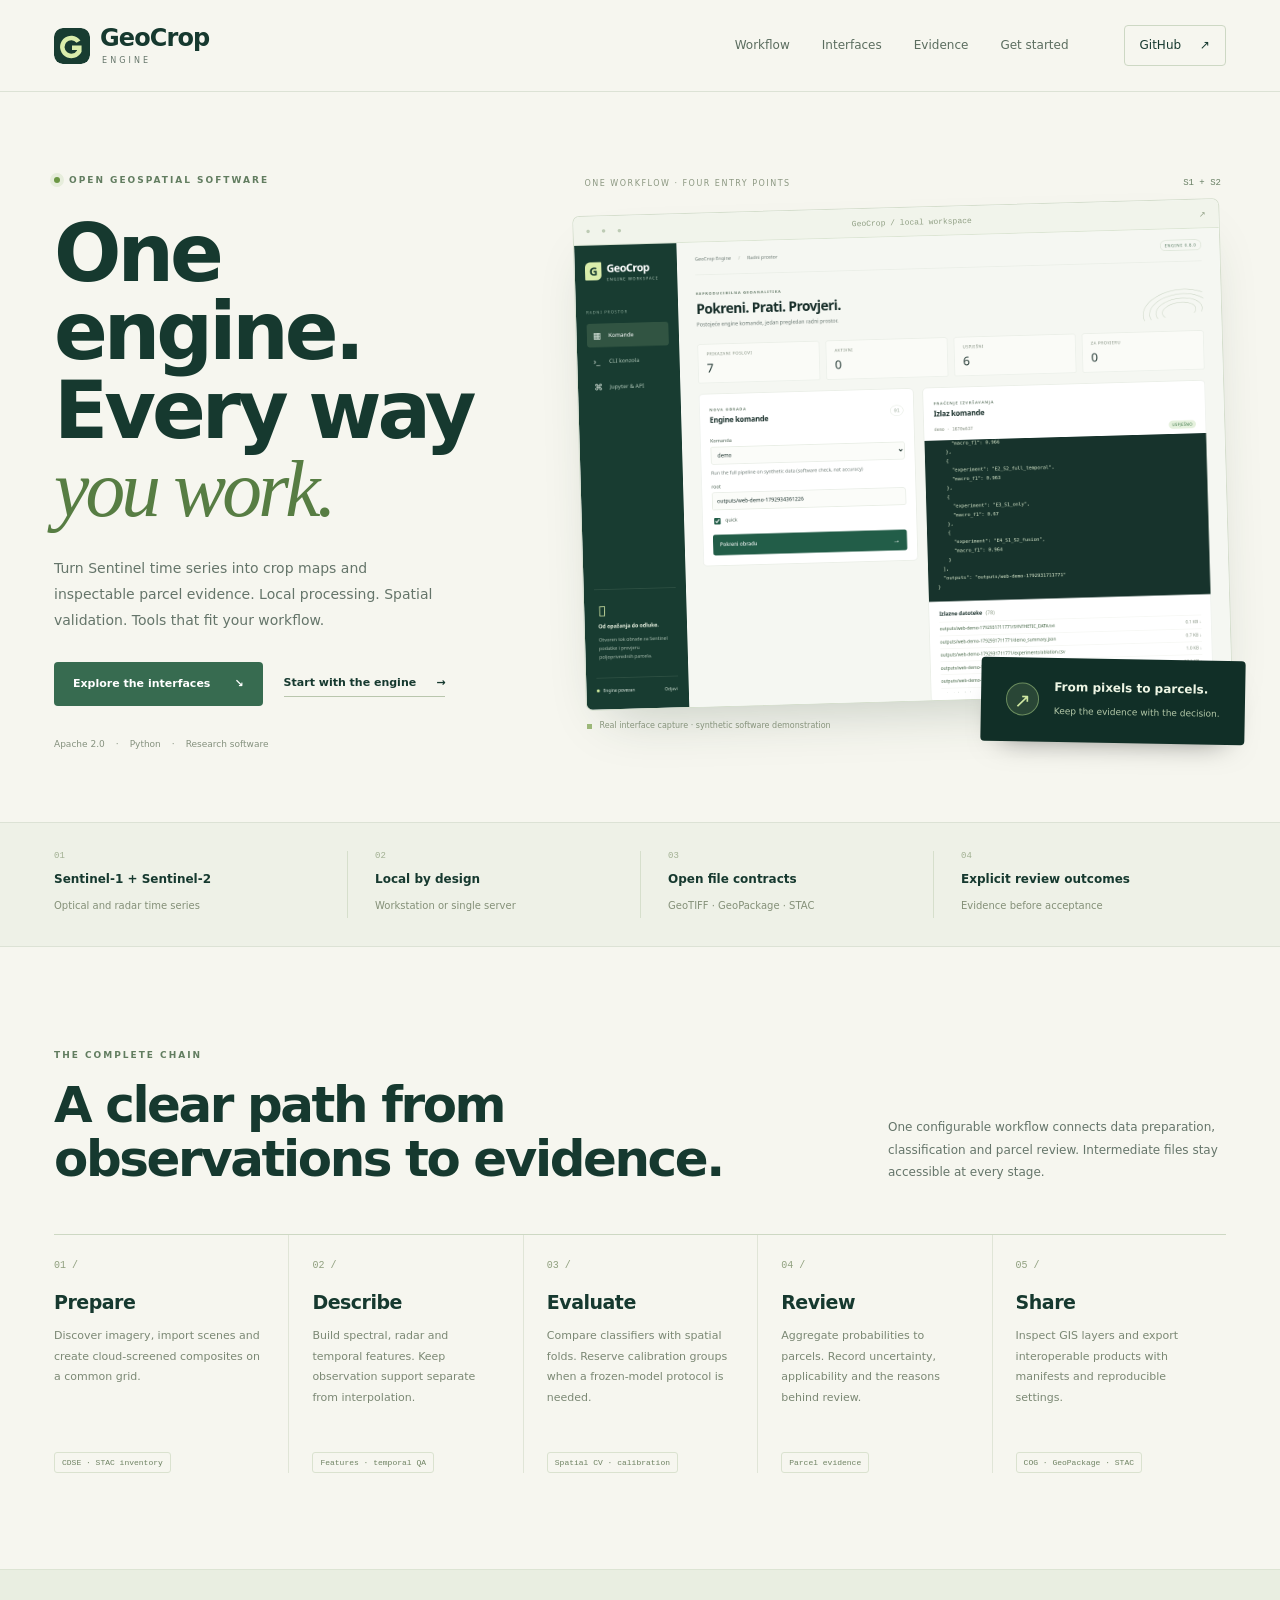
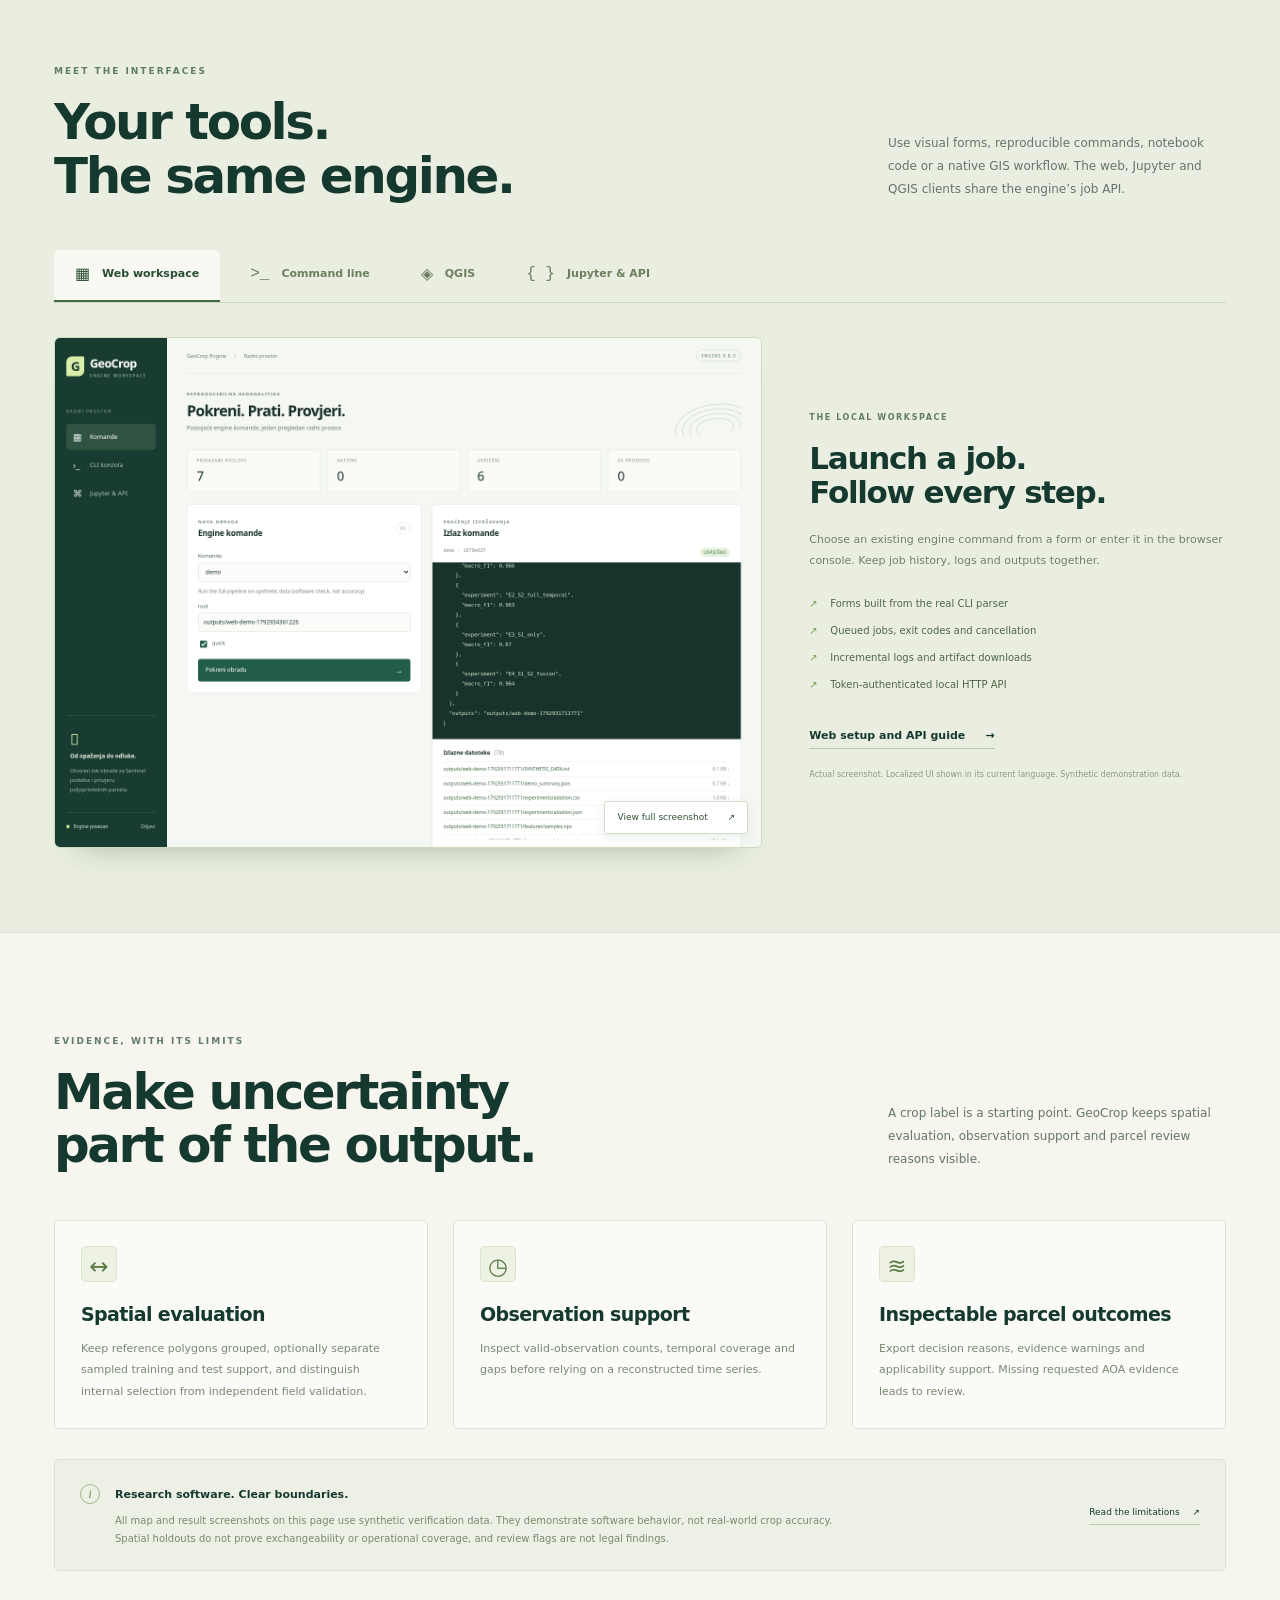
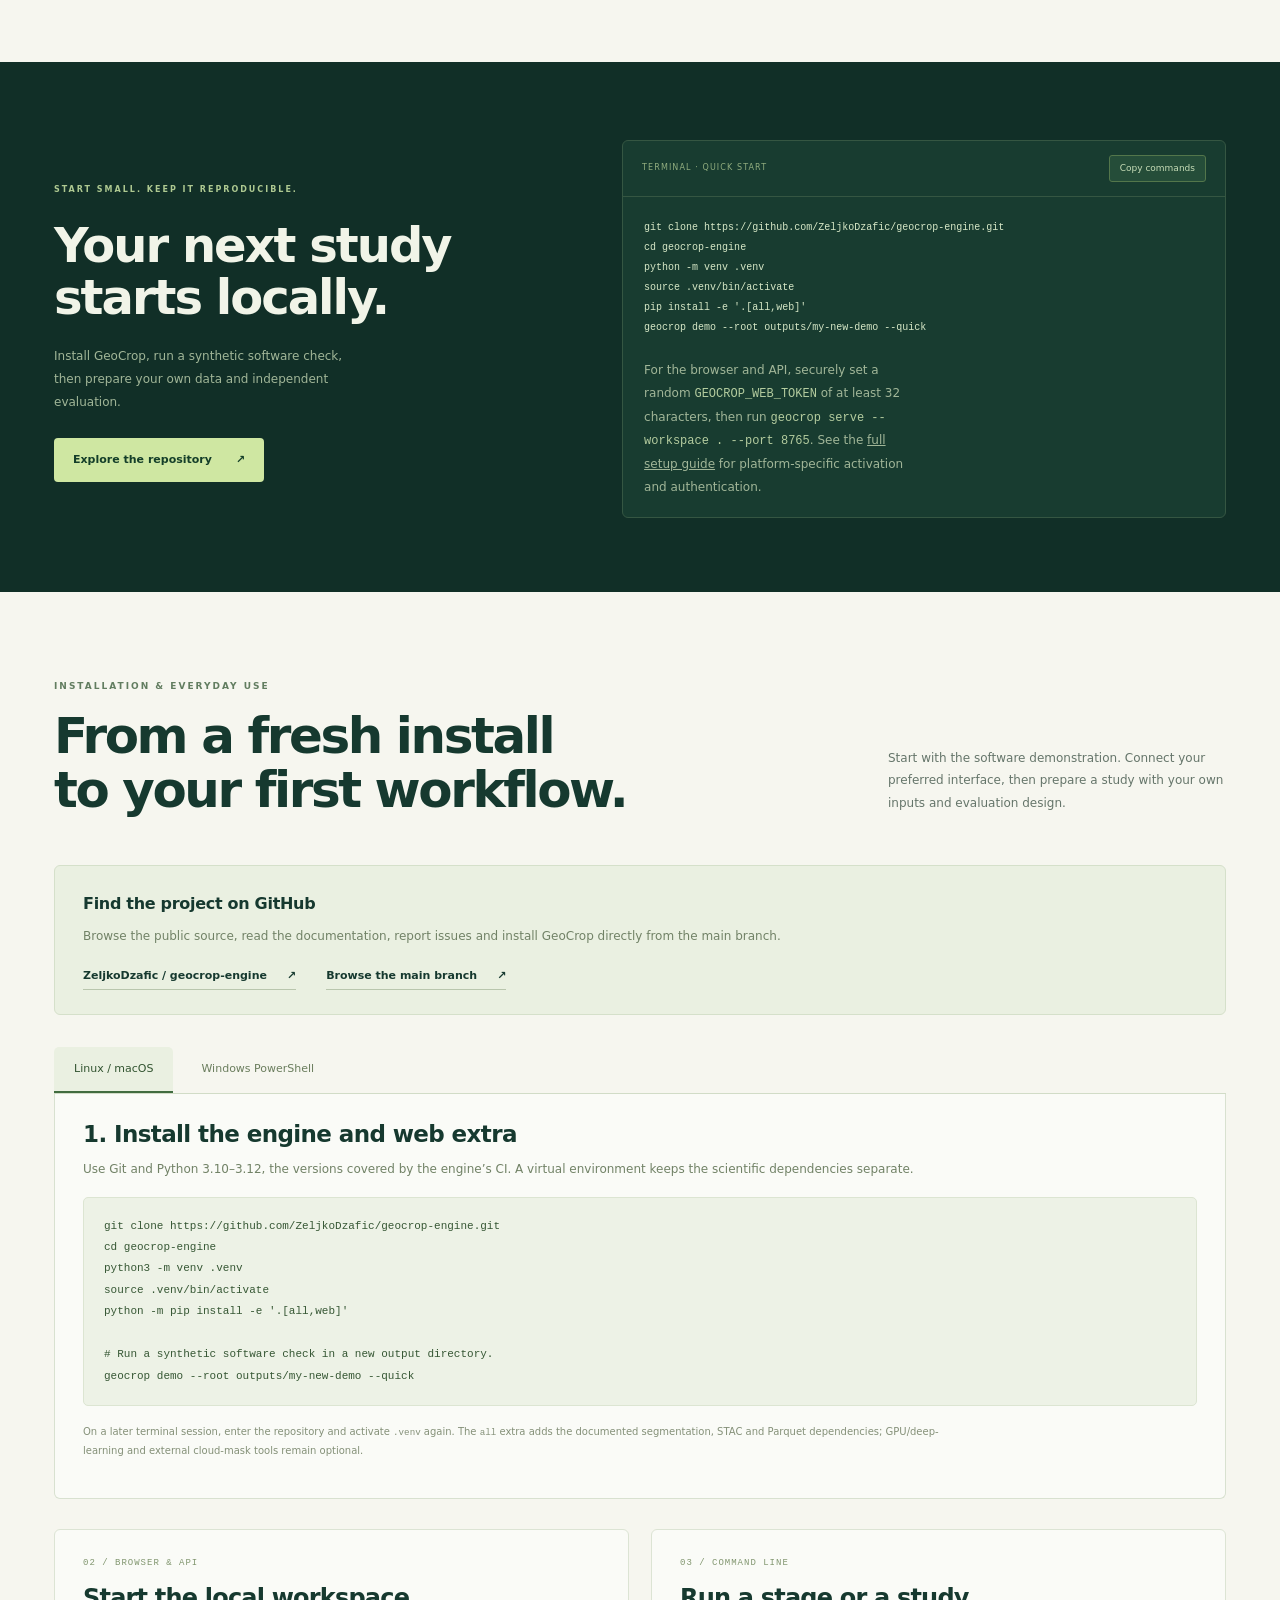
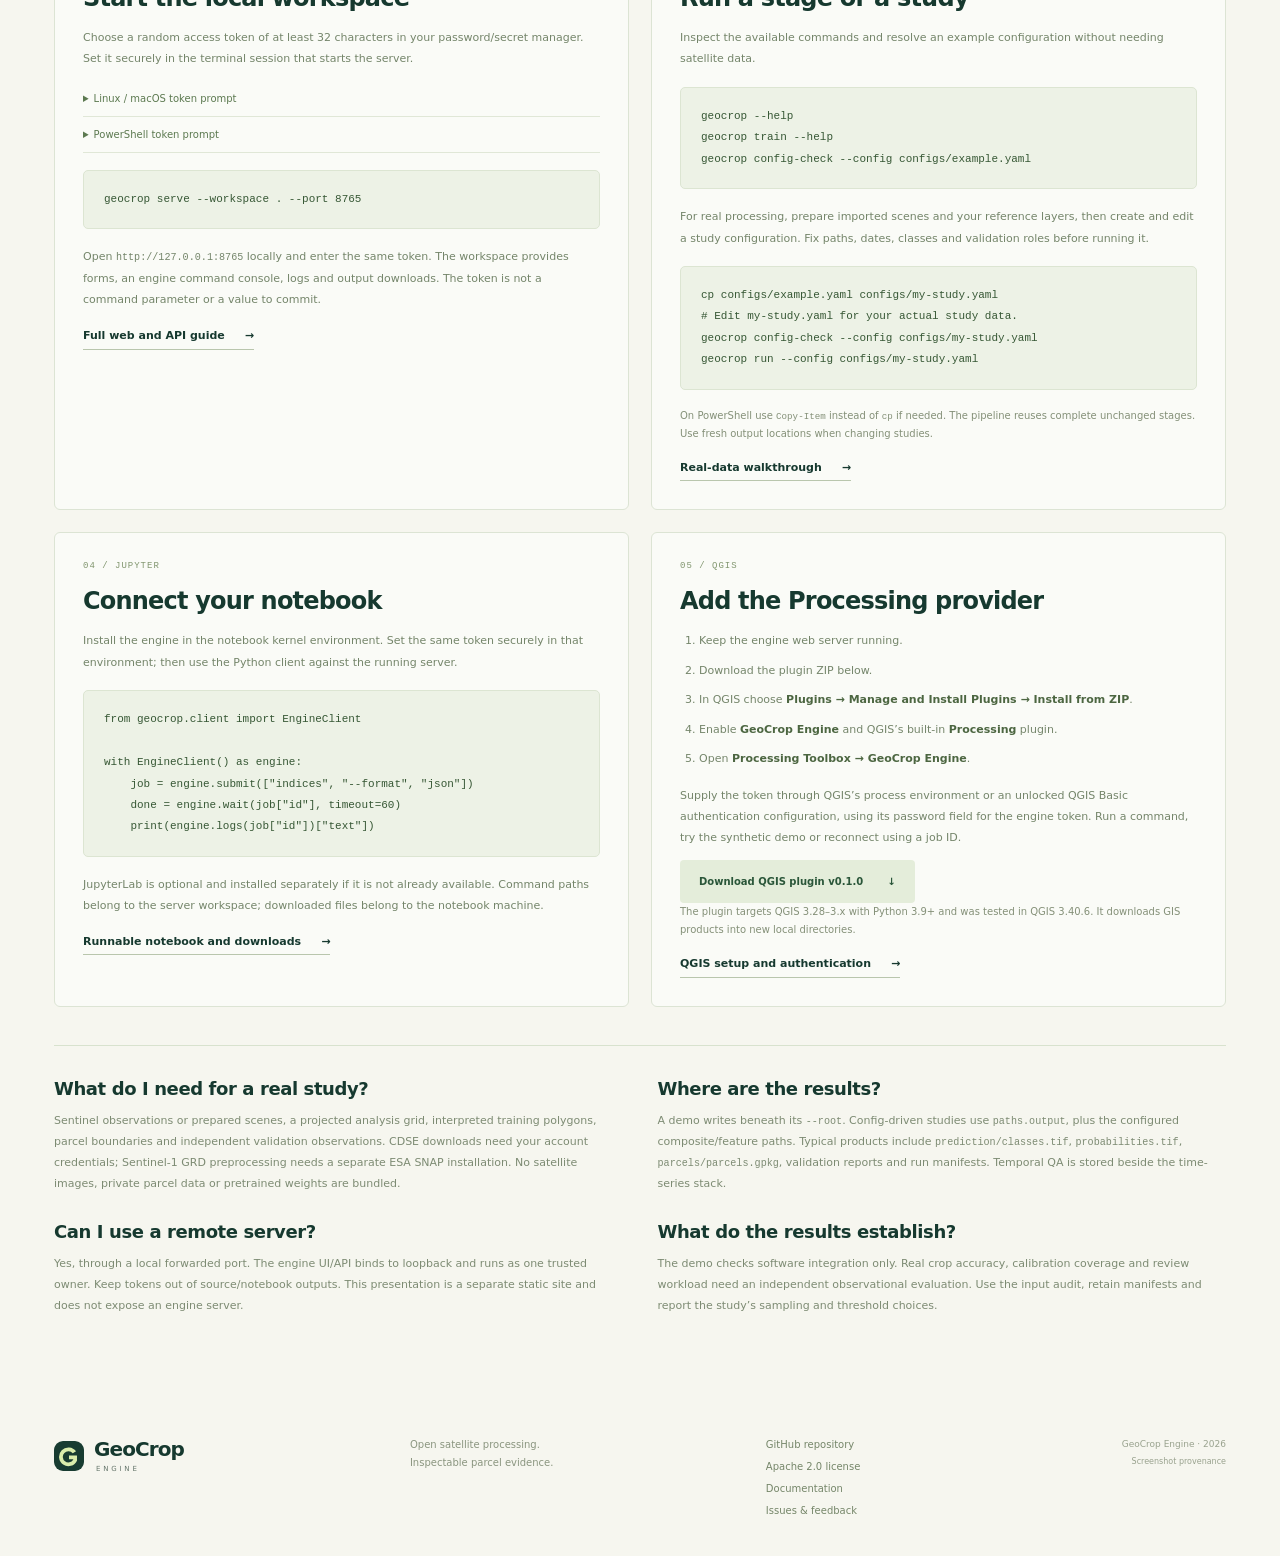
==== website/index.html @ c2b96b7a "Add English presentation site with real interface captures and setup guides" ====
<!doctype html>
<html lang="en">
<head>
  <meta charset="utf-8">
  <meta name="viewport" content="width=device-width, initial-scale=1">
  <meta name="description" content="GeoCrop Engine: open Sentinel-1 and Sentinel-2 crop mapping, spatial validation and parcel-level evidence. Work through the browser, CLI, Jupyter or QGIS.">
  <meta name="theme-color" content="#143c30">
  <meta property="og:title" content="GeoCrop Engine — one engine, every way you work">
  <meta property="og:description" content="Open satellite processing and inspectable parcel evidence. Explore the real web workspace, command line and QGIS integration.">
  <meta property="og:type" content="website">
  <title>GeoCrop Engine — Open fields. Inspectable evidence.</title>
  <link rel="icon" type="image/svg+xml" href="assets/icon.svg">
  <link rel="stylesheet" href="assets/site.css">
  <link rel="stylesheet" href="assets/setup.css">
  <script defer src="assets/site.js"></script>
</head>
<body>
  <a class="skip-link" href="#main">Skip to content</a>
  <header class="site-header">
    <a class="brand" href="#" aria-label="GeoCrop Engine home"><img src="assets/icon.svg" alt="" width="36" height="36"><span>GeoCrop<small>ENGINE</small></span></a>
    <button id="menu-toggle" class="menu-toggle" aria-expanded="false" aria-controls="main-nav">Menu <span aria-hidden="true">☰</span></button>
    <nav id="main-nav" aria-label="Main navigation"><a href="#workflow">Workflow</a><a href="#interfaces">Interfaces</a><a href="#evidence">Evidence</a><a href="#start">Get started</a></nav>
    <a class="header-source" href="https://github.com/ZeljkoDzafic/geocrop-engine">GitHub <span aria-hidden="true">↗</span></a>
  </header>

  <main id="main">
    <section class="hero section-shell" aria-labelledby="hero-heading">
      <div class="hero-copy"><span class="eyebrow"><span class="live-dot"></span> OPEN GEOSPATIAL SOFTWARE</span><h1 id="hero-heading">One engine.<br>Every way<br><em>you work.</em></h1><p class="hero-description">Turn Sentinel time series into crop maps and inspectable parcel evidence. Local processing. Spatial validation. Tools that fit your workflow.</p><div class="hero-actions"><a class="button primary" href="#interfaces">Explore the interfaces <span aria-hidden="true">↘</span></a><a class="text-link" href="#start">Start with the engine <span aria-hidden="true">→</span></a></div><div class="hero-footnote"><span>Apache 2.0</span><span>Python</span><span>Research software</span></div></div>
      <div class="hero-visual"><div class="visual-label"><span>ONE WORKFLOW · FOUR ENTRY POINTS</span><span class="coordinate">S1 + S2</span></div><div class="hero-screen"><div class="screen-bar"><span class="screen-dots" aria-hidden="true">● ● ●</span><span>GeoCrop / local workspace</span><span aria-hidden="true">↗</span></div><img src="assets/images/web.png" alt="Actual GeoCrop web workspace showing a successful synthetic engine job, command form, logs and output files" width="1500" height="1080" fetchpriority="high"></div><div class="floating-note"><span class="note-icon" aria-hidden="true">↗</span><div><strong>From pixels to parcels.</strong><span>Keep the evidence with the decision.</span></div></div><div class="visual-caption"><span class="small-square"></span> Real interface capture · synthetic software demonstration</div></div>
    </section>

    <div class="capability-strip"><div><span class="strip-number">01</span><strong>Sentinel-1 + Sentinel-2</strong><span>Optical and radar time series</span></div><div><span class="strip-number">02</span><strong>Local by design</strong><span>Workstation or single server</span></div><div><span class="strip-number">03</span><strong>Open file contracts</strong><span>GeoTIFF · GeoPackage · STAC</span></div><div><span class="strip-number">04</span><strong>Explicit review outcomes</strong><span>Evidence before acceptance</span></div></div>

    <section class="workflow section-shell" id="workflow" aria-labelledby="workflow-title">
      <div class="section-heading"><div><span class="eyebrow">THE COMPLETE CHAIN</span><h2 id="workflow-title">A clear path from<br>observations to evidence.</h2></div><p>One configurable workflow connects data preparation, classification and parcel review. Intermediate files stay accessible at every stage.</p></div>
      <ol class="steps"><li><span class="step-number">01 /</span><h3>Prepare</h3><p>Discover imagery, import scenes and create cloud-screened composites on a common grid.</p><span class="step-tag">CDSE · STAC inventory</span></li><li><span class="step-number">02 /</span><h3>Describe</h3><p>Build spectral, radar and temporal features. Keep observation support separate from interpolation.</p><span class="step-tag">Features · temporal QA</span></li><li><span class="step-number">03 /</span><h3>Evaluate</h3><p>Compare classifiers with spatial folds. Reserve calibration groups when a frozen-model protocol is needed.</p><span class="step-tag">Spatial CV · calibration</span></li><li><span class="step-number">04 /</span><h3>Review</h3><p>Aggregate probabilities to parcels. Record uncertainty, applicability and the reasons behind review.</p><span class="step-tag">Parcel evidence</span></li><li><span class="step-number">05 /</span><h3>Share</h3><p>Inspect GIS layers and export interoperable products with manifests and reproducible settings.</p><span class="step-tag">COG · GeoPackage · STAC</span></li></ol>
    </section>

    <section class="interfaces" id="interfaces" aria-labelledby="interfaces-title"><div class="section-shell"><div class="section-heading"><div><span class="eyebrow">MEET THE INTERFACES</span><h2 id="interfaces-title">Your tools.<br>The same engine.</h2></div><p>Use visual forms, reproducible commands, notebook code or a native GIS workflow. The web, Jupyter and QGIS clients share the engine’s job API.</p></div>
      <div class="interface-tabs" role="tablist" aria-label="Choose an interface"><button id="tab-web" role="tab" aria-selected="true" aria-controls="panel-web" tabindex="0" data-interface="web"><span aria-hidden="true">▦</span> Web workspace</button><button id="tab-cli" role="tab" aria-selected="false" aria-controls="panel-cli" tabindex="-1" data-interface="cli"><span aria-hidden="true">&gt;_</span> Command line</button><button id="tab-qgis" role="tab" aria-selected="false" aria-controls="panel-qgis" tabindex="-1" data-interface="qgis"><span aria-hidden="true">◈</span> QGIS</button><button id="tab-jupyter" role="tab" aria-selected="false" aria-controls="panel-jupyter" tabindex="-1" data-interface="jupyter"><span aria-hidden="true">{ }</span> Jupyter & API</button></div>

      <article class="interface-panel" id="panel-web" role="tabpanel" aria-labelledby="tab-web"><div class="interface-image"><img src="assets/images/web.png" alt="Real browser interface with an engine command form, completed synthetic-job log and downloadable outputs" width="1500" height="1080" loading="lazy"><button class="image-expand" data-image="assets/images/web.png" data-caption="Actual GeoCrop web workspace. The localized interface shows a synthetic software-check job; its metrics are not field accuracy.">View full screenshot <span aria-hidden="true">↗</span></button></div><div class="interface-copy"><span class="eyebrow">THE LOCAL WORKSPACE</span><h3>Launch a job.<br>Follow every step.</h3><p>Choose an existing engine command from a form or enter it in the browser console. Keep job history, logs and outputs together.</p><ul class="check-list"><li>Forms built from the real CLI parser</li><li>Queued jobs, exit codes and cancellation</li><li>Incremental logs and artifact downloads</li><li>Token-authenticated local HTTP API</li></ul><a class="text-link" href="https://github.com/ZeljkoDzafic/geocrop-engine/blob/main/docs/web-interface.md">Web setup and API guide <span aria-hidden="true">→</span></a><p class="capture-note">Actual screenshot. Localized UI shown in its current language. Synthetic demonstration data.</p></div></article>

      <article class="interface-panel" id="panel-cli" role="tabpanel" aria-labelledby="tab-cli" hidden><div class="interface-image terminal-image"><img src="assets/images/cli.png" alt="Actual Xfce terminal displaying geocrop version and train help, including spatial buffer and held-out calibration options" width="1162" height="914" loading="lazy"><button class="image-expand" data-image="assets/images/cli.png" data-caption="Actual terminal capture of geocrop --version and geocrop train --help. Output is captured directly from the installed engine.">View full screenshot <span aria-hidden="true">↗</span></button></div><div class="interface-copy"><span class="eyebrow">REPRODUCIBLE BY DEFAULT</span><h3>Keep the workflow<br>in your command line.</h3><p>Run individual stages, repeat experiments or drive the pipeline from YAML. Existing CLI workflows stay available alongside every visual interface.</p><ul class="check-list"><li>Config-driven processing and stage resume</li><li>Spatial buffers and optional held-out calibration</li><li>Classifier benchmarks on identical folds</li><li>Machine-readable reports and manifests</li></ul><a class="text-link" href="https://github.com/ZeljkoDzafic/geocrop-engine/blob/main/docs/cli.md">Read the CLI reference <span aria-hidden="true">→</span></a><p class="capture-note">Actual terminal screenshot · no fabricated command output.</p></div></article>

      <article class="interface-panel" id="panel-qgis" role="tabpanel" aria-labelledby="tab-qgis" hidden><div class="interface-image qgis-image"><img src="assets/images/qgis.png" alt="Actual QGIS 3.40 desktop with synthetic crop-class raster, parcel review outlines and GeoCrop tools in the Processing Toolbox" width="1660" height="1020" loading="lazy"><button class="image-expand" data-image="assets/images/qgis.png" data-caption="Actual QGIS 3.40.6 session with the GeoCrop Processing provider. Crop classes and parcel evidence are synthetic demonstration outputs, styled in QGIS.">View full screenshot <span aria-hidden="true">↗</span></button></div><div class="interface-copy"><span class="eyebrow">INSIDE YOUR GIS</span><h3>Bring engine results<br>into the map.</h3><p>The standalone Processing plugin calls the engine API and downloads results into fresh local directories. QGIS keeps its own Python environment.</p><ul class="check-list"><li>Run commands or a synthetic demo</li><li>Reconnect to an existing engine job</li><li>Load raster and parcel outputs as layers</li><li>Environment or QGIS-managed authentication</li></ul><a class="button secondary" href="assets/downloads/geocrop-qgis-0.1.0.zip" download>Download QGIS plugin <span aria-hidden="true">↓</span></a><a class="text-link" href="https://github.com/ZeljkoDzafic/geocrop-engine/blob/main/docs/qgis.md">Installation guide <span aria-hidden="true">→</span></a><p class="capture-note">Actual QGIS screenshot · synthetic layers · QGIS Processing plugin v0.1.0.</p></div></article>

      <article class="interface-panel notebook-panel" id="panel-jupyter" role="tabpanel" aria-labelledby="tab-jupyter" hidden><div class="notebook-code"><div class="code-heading"><span class="code-dots" aria-hidden="true">● ● ●</span><span>geocrop_notebook.py</span><span>PYTHON</span></div><pre><code><span class="syntax-muted"># Use the token from your notebook environment.</span>
<span class="syntax-keyword">from</span> geocrop.client <span class="syntax-keyword">import</span> EngineClient

<span class="syntax-keyword">with</span> EngineClient() <span class="syntax-keyword">as</span> engine:
    job = engine.submit([
        <span class="syntax-string">"indices"</span>, <span class="syntax-string">"--format"</span>, <span class="syntax-string">"json"</span>
    ])

    result = engine.wait(job[<span class="syntax-string">"id"</span>], timeout=60)
    print(engine.logs(job[<span class="syntax-string">"id"</span>])[<span class="syntax-string">"text"</span>])</code></pre><div class="code-footer">A runnable client example, not a notebook screenshot.</div></div><div class="interface-copy"><span class="eyebrow">NOTEBOOKS & AUTOMATION</span><h3>A small client.<br>Your own analysis.</h3><p>Submit the same engine commands from Jupyter Notebook, JupyterLab or a Python script. Poll jobs, read logs and download artifacts without embedding secrets in a notebook.</p><ul class="check-list"><li>Standard HTTP job API and OpenAPI schema</li><li>Python client built on requests</li><li>Explicit success, failure and timeout handling</li><li>Server paths stay separate from local downloads</li></ul><a class="text-link" href="https://github.com/ZeljkoDzafic/geocrop-engine/blob/main/examples/web_notebook.ipynb">Open the example notebook <span aria-hidden="true">→</span></a></div></article>
    </div></section>

    <section class="evidence section-shell" id="evidence" aria-labelledby="evidence-title"><div class="section-heading"><div><span class="eyebrow">EVIDENCE, WITH ITS LIMITS</span><h2 id="evidence-title">Make uncertainty<br>part of the output.</h2></div><p>A crop label is a starting point. GeoCrop keeps spatial evaluation, observation support and parcel review reasons visible.</p></div><div class="evidence-grid"><article><span class="feature-icon" aria-hidden="true">↔</span><h3>Spatial evaluation</h3><p>Keep reference polygons grouped, optionally separate sampled training and test support, and distinguish internal selection from independent field validation.</p></article><article><span class="feature-icon" aria-hidden="true">◷</span><h3>Observation support</h3><p>Inspect valid-observation counts, temporal coverage and gaps before relying on a reconstructed time series.</p></article><article><span class="feature-icon" aria-hidden="true">≋</span><h3>Inspectable parcel outcomes</h3><p>Export decision reasons, evidence warnings and applicability support. Missing requested AOA evidence leads to review.</p></article></div><aside class="research-note"><span class="research-symbol" aria-hidden="true">i</span><div><strong>Research software. Clear boundaries.</strong><p>All map and result screenshots on this page use synthetic verification data. They demonstrate software behavior, not real-world crop accuracy. Spatial holdouts do not prove exchangeability or operational coverage, and review flags are not legal findings.</p></div><a href="https://github.com/ZeljkoDzafic/geocrop-engine/blob/main/docs/limitations.md">Read the limitations <span aria-hidden="true">↗</span></a></aside></section>

    <section class="start-section" id="start" aria-labelledby="start-title"><div class="section-shell start-grid"><div><span class="eyebrow">START SMALL. KEEP IT REPRODUCIBLE.</span><h2 id="start-title">Your next study<br>starts locally.</h2><p>Install GeoCrop, run a synthetic software check, then prepare your own data and independent evaluation.</p><a class="button light" href="https://github.com/ZeljkoDzafic/geocrop-engine/tree/main">Explore the repository <span aria-hidden="true">↗</span></a></div><div class="install-card"><div class="install-heading"><span>TERMINAL · QUICK START</span><button id="copy-install" class="copy-button" type="button">Copy commands</button></div><pre id="install-command"><code>git clone https://github.com/ZeljkoDzafic/geocrop-engine.git
cd geocrop-engine
python -m venv .venv
source .venv/bin/activate
pip install -e '.[all,web]'
geocrop demo --root outputs/my-new-demo --quick</code></pre><p>For the browser and API, securely set a random <code>GEOCROP_WEB_TOKEN</code> of at least 32 characters, then run <code>geocrop serve --workspace . --port 8765</code>. See the <a href="#setup">full setup guide</a> for platform-specific activation and authentication.</p><span id="copy-status" role="status" aria-live="polite"></span></div></div></section>

  <section class="setup section-shell" id="setup" aria-labelledby="setup-title">
    <div class="section-heading"><div><span class="eyebrow">INSTALLATION & EVERYDAY USE</span><h2 id="setup-title">From a fresh install<br>to your first workflow.</h2></div><p>Start with the software demonstration. Connect your preferred interface, then prepare a study with your own inputs and evaluation design.</p></div>
    <aside class="github-notice"><strong>Find the project on GitHub</strong><p>Browse the public source, read the documentation, report issues and install GeoCrop directly from the main branch.</p><a class="text-link" href="https://github.com/ZeljkoDzafic/geocrop-engine">ZeljkoDzafic / geocrop-engine <span aria-hidden="true">↗</span></a><a class="text-link" href="https://github.com/ZeljkoDzafic/geocrop-engine/tree/main">Browse the main branch <span aria-hidden="true">↗</span></a></aside>
    <div class="setup-platforms" role="tablist" aria-label="Installation platform"><button role="tab" id="platform-unix" aria-selected="true" aria-controls="install-unix" data-platform="unix">Linux / macOS</button><button role="tab" id="platform-windows" aria-selected="false" aria-controls="install-windows" tabindex="-1" data-platform="windows">Windows PowerShell</button></div>
    <div class="installation-panel" role="tabpanel" id="install-unix" aria-labelledby="platform-unix"><h3>1. Install the engine and web extra</h3><p>Use Git and Python 3.10–3.12, the versions covered by the engine’s CI. A virtual environment keeps the scientific dependencies separate.</p><pre><code>git clone https://github.com/ZeljkoDzafic/geocrop-engine.git
cd geocrop-engine
python3 -m venv .venv
source .venv/bin/activate
python -m pip install -e '.[all,web]'

# Run a synthetic software check in a new output directory.
geocrop demo --root outputs/my-new-demo --quick</code></pre><p class="setup-small">On a later terminal session, enter the repository and activate <code>.venv</code> again. The <code>all</code> extra adds the documented segmentation, STAC and Parquet dependencies; GPU/deep-learning and external cloud-mask tools remain optional.</p></div>
    <div class="installation-panel" role="tabpanel" id="install-windows" aria-labelledby="platform-windows" hidden><h3>1. Install from PowerShell</h3><p>Install Git and Python 3.12 first. Calling the environment’s executables directly avoids changing PowerShell’s activation policy.</p><pre><code>git clone https://github.com/ZeljkoDzafic/geocrop-engine.git
cd geocrop-engine
py -3.12 -m venv .venv
.\.venv\Scripts\python.exe -m pip install -e ".[all,web]"
.\.venv\Scripts\geocrop.exe demo --root outputs\my-new-demo --quick</code></pre><p class="setup-small">Use <code>.\.venv\Scripts\geocrop.exe</code> instead of <code>geocrop</code> in the examples below, unless the environment is activated.</p></div>
    <div class="setup-grid">
      <article class="setup-card"><span class="setup-number">02 / BROWSER & API</span><h3>Start the local workspace</h3><p>Choose a random access token of at least 32 characters in your password/secret manager. Set it securely in the terminal session that starts the server.</p><details><summary>Linux / macOS token prompt</summary><pre><code>printf 'Paste your access token (32+ characters): '
read -rs GEOCROP_WEB_TOKEN
printf '\n'
export GEOCROP_WEB_TOKEN</code></pre></details><details><summary>PowerShell token prompt</summary><pre><code>$tokenInput = Read-Host 'Access token (32+ characters)' -AsSecureString
$env:GEOCROP_WEB_TOKEN = [System.Net.NetworkCredential]::new('', $tokenInput).Password</code></pre></details><pre><code>geocrop serve --workspace . --port 8765</code></pre><p>Open <code>http://127.0.0.1:8765</code> locally and enter the same token. The workspace provides forms, an engine command console, logs and output downloads. The token is not a command parameter or a value to commit.</p><a class="text-link" href="https://github.com/ZeljkoDzafic/geocrop-engine/blob/main/docs/web-interface.md">Full web and API guide <span aria-hidden="true">→</span></a></article>
      <article class="setup-card"><span class="setup-number">03 / COMMAND LINE</span><h3>Run a stage or a study</h3><p>Inspect the available commands and resolve an example configuration without needing satellite data.</p><pre><code>geocrop --help
geocrop train --help
geocrop config-check --config configs/example.yaml</code></pre><p>For real processing, prepare imported scenes and your reference layers, then create and edit a study configuration. Fix paths, dates, classes and validation roles before running it.</p><pre><code>cp configs/example.yaml configs/my-study.yaml
# Edit my-study.yaml for your actual study data.
geocrop config-check --config configs/my-study.yaml
geocrop run --config configs/my-study.yaml</code></pre><p class="setup-small">On PowerShell use <code>Copy-Item</code> instead of <code>cp</code> if needed. The pipeline reuses complete unchanged stages. Use fresh output locations when changing studies.</p><a class="text-link" href="https://github.com/ZeljkoDzafic/geocrop-engine/blob/main/docs/getting-started.md">Real-data walkthrough <span aria-hidden="true">→</span></a></article>
      <article class="setup-card"><span class="setup-number">04 / JUPYTER</span><h3>Connect your notebook</h3><p>Install the engine in the notebook kernel environment. Set the same token securely in that environment; then use the Python client against the running server.</p><pre><code>from geocrop.client import EngineClient

with EngineClient() as engine:
    job = engine.submit(["indices", "--format", "json"])
    done = engine.wait(job["id"], timeout=60)
    print(engine.logs(job["id"])["text"])</code></pre><p>JupyterLab is optional and installed separately if it is not already available. Command paths belong to the server workspace; downloaded files belong to the notebook machine.</p><a class="text-link" href="https://github.com/ZeljkoDzafic/geocrop-engine/blob/main/examples/web_notebook.ipynb">Runnable notebook and downloads <span aria-hidden="true">→</span></a></article>
      <article class="setup-card"><span class="setup-number">05 / QGIS</span><h3>Add the Processing provider</h3><ol><li>Keep the engine web server running.</li><li>Download the plugin ZIP below.</li><li>In QGIS choose <strong>Plugins → Manage and Install Plugins → Install from ZIP</strong>.</li><li>Enable <strong>GeoCrop Engine</strong> and QGIS’s built-in <strong>Processing</strong> plugin.</li><li>Open <strong>Processing Toolbox → GeoCrop Engine</strong>.</li></ol><p>Supply the token through QGIS’s process environment or an unlocked QGIS Basic authentication configuration, using its password field for the engine token. Run a command, try the synthetic demo or reconnect using a job ID.</p><a class="button secondary" href="assets/downloads/geocrop-qgis-0.1.0.zip" download>Download QGIS plugin v0.1.0 <span aria-hidden="true">↓</span></a><p class="setup-small">The plugin targets QGIS 3.28–3.x with Python 3.9+ and was tested in QGIS 3.40.6. It downloads GIS products into new local directories.</p><a class="text-link" href="https://github.com/ZeljkoDzafic/geocrop-engine/blob/main/docs/qgis.md">QGIS setup and authentication <span aria-hidden="true">→</span></a></article>
    </div>
    <div class="setup-reference"><article><h3>What do I need for a real study?</h3><p>Sentinel observations or prepared scenes, a projected analysis grid, interpreted training polygons, parcel boundaries and independent validation observations. CDSE downloads need your account credentials; Sentinel-1 GRD preprocessing needs a separate ESA SNAP installation. No satellite images, private parcel data or pretrained weights are bundled.</p></article><article><h3>Where are the results?</h3><p>A demo writes beneath its <code>--root</code>. Config-driven studies use <code>paths.output</code>, plus the configured composite/feature paths. Typical products include <code>prediction/classes.tif</code>, <code>probabilities.tif</code>, <code>parcels/parcels.gpkg</code>, validation reports and run manifests. Temporal QA is stored beside the time-series stack.</p></article><article><h3>Can I use a remote server?</h3><p>Yes, through a local forwarded port. The engine UI/API binds to loopback and runs as one trusted owner. Keep tokens out of source/notebook outputs. This presentation is a separate static site and does not expose an engine server.</p></article><article><h3>What do the results establish?</h3><p>The demo checks software integration only. Real crop accuracy, calibration coverage and review workload need an independent observational evaluation. Use the input audit, retain manifests and report the study’s sampling and threshold choices.</p></article></div>
  </section>

  </main>

  <footer class="site-footer section-shell"><a class="brand" href="#"><img src="assets/icon.svg" alt="" width="30" height="30"><span>GeoCrop<small>ENGINE</small></span></a><p>Open satellite processing.<br>Inspectable parcel evidence.</p><div><a href="https://github.com/ZeljkoDzafic/geocrop-engine">GitHub repository</a><a href="https://github.com/ZeljkoDzafic/geocrop-engine/blob/main/LICENSE">Apache 2.0 license</a><a href="https://github.com/ZeljkoDzafic/geocrop-engine/blob/main/docs/index.md">Documentation</a><a href="https://github.com/ZeljkoDzafic/geocrop-engine/issues">Issues & feedback</a></div><span class="footer-note">GeoCrop Engine · 2026<br><a href="assets/screenshots.json">Screenshot provenance</a></span></footer>

  <dialog id="image-dialog" aria-label="Interface screenshot"><div class="dialog-top"><span>GEOCROP · ACTUAL INTERFACE CAPTURE</span><button id="close-dialog" aria-label="Close screenshot">Close <span aria-hidden="true">×</span></button></div><img id="dialog-image" src="assets/images/web.png" alt=""><p id="dialog-caption"></p></dialog>
</body>
</html>
---- website/assets/site.css ----
:root{--ink:#16392f;--deep:#112f27;--muted:#65756a;--paper:#f6f6ef;--white:#fff;--line:#dce2d5;--leaf:#cfe7a2;--green:#376b50;--mono:ui-monospace,SFMono-Regular,Consolas,monospace}*{box-sizing:border-box}html{scroll-behavior:smooth;scroll-padding-top:95px}body{margin:0;background:var(--paper);color:var(--ink);font:15px/1.7 system-ui,-apple-system,BlinkMacSystemFont,"Segoe UI",sans-serif}a{color:inherit}button{font:inherit;cursor:pointer}img{display:block;max-width:100%;height:auto}button,a{ -webkit-tap-highlight-color:transparent}a,button{outline-offset:5px}button:focus-visible,a:focus-visible{outline:2px solid #699840}h1,h2,h3,p{margin-top:0}h1,h2,h3{font-weight:550;line-height:1.08}h2{font-size:clamp(36px,3.9vw,55px);letter-spacing:-2.4px;margin-bottom:0}h3{font-size:22px;letter-spacing:-.6px}.section-shell{max-width:1320px;margin:0 auto;padding-left:54px;padding-right:54px}.site-header{height:92px;display:flex;align-items:center;gap:55px;justify-content:space-between;max-width:1500px;padding:0 54px;margin:auto;border-bottom:1px solid var(--line)}.brand{display:flex;align-items:center;gap:10px;text-decoration:none;font-size:24px;font-weight:700;letter-spacing:-.9px;line-height:1}.brand small{display:block;font-size:8px;font-weight:500;letter-spacing:3.1px;margin:7px 0 0 2px;color:var(--muted)}.brand img{border-radius:9px}.site-header nav{display:flex;gap:32px;margin-left:auto}.site-header nav a{font-size:12px;text-decoration:none;color:#5b6d5f;padding:8px 0;border-bottom:1px solid transparent}.site-header nav a:hover{border-color:var(--green);color:var(--ink)}.header-source{font-size:12px;text-decoration:none;border:1px solid #cdd8c4;padding:9px 15px;border-radius:4px}.header-source span{margin-left:15px}.menu-toggle{display:none}.eyebrow{display:inline-flex;align-items:center;gap:9px;font-size:9px;font-weight:650;letter-spacing:2px;color:#627d60;line-height:1.5}.live-dot{width:6px;height:6px;background:#6c9745;border-radius:50%;box-shadow:0 0 0 4px #e6eddb}.hero{display:grid;grid-template-columns:.9fr 1.25fr;gap:60px;align-items:center;padding-top:74px;padding-bottom:69px;overflow:visible}.hero h1{font-size:clamp(63px,6.2vw,88px);line-height:.99;letter-spacing:-4px;margin:23px 0 27px}.hero h1 em{font-family:Georgia,"Times New Roman",serif;font-weight:400;color:#577d43;letter-spacing:-3.8px}.hero-description{color:var(--muted);max-width:385px;font-size:14px;line-height:1.85;margin-bottom:28px}.hero-actions{display:flex;align-items:center;flex-wrap:wrap;gap:21px}.button{display:inline-flex;align-items:center;justify-content:space-between;gap:24px;padding:13px 19px;text-decoration:none;font-size:11px;font-weight:550;border-radius:4px;transition:transform .15s,background .15s}.button:hover{transform:translateY(-2px)}.button.primary{background:var(--green);color:white}.button.primary:hover{background:#254f3b}.button.secondary{background:#e4edda;color:#2a5639}.button.light{background:var(--leaf);color:#143e29;margin-top:12px}.text-link{display:inline-flex;align-items:center;gap:20px;font-size:11px;font-weight:550;text-decoration:none;border-bottom:1px solid #b9c6ad;padding:3px 0}.text-link:hover{border-color:var(--ink)}.hero-footnote{display:flex;gap:11px;color:#85917e;font-size:9px;margin-top:31px}.hero-footnote span+span:before{content:"·";margin-right:11px}.hero-visual{position:relative;min-width:0;padding:10px 0 20px}.visual-label{display:flex;justify-content:space-between;align-items:center;font-size:8px;letter-spacing:1.5px;color:#8c9882;margin:0 5px 16px}.coordinate{font-family:var(--mono);font-size:9px;letter-spacing:0;color:#698065}.hero-screen{border:1px solid #d5decd;box-shadow:0 26px 55px -25px #213e2e44;background:#fff;border-radius:7px;overflow:hidden;transform:rotate(-1.6deg)}.screen-bar{height:29px;background:#f1f4eb;display:flex;align-items:center;justify-content:space-between;padding:0 12px;font:8px var(--mono);color:#91a085;border-bottom:1px solid #dce5d4}.screen-dots{font-size:8px;letter-spacing:3px;color:#bdcbb4}.hero-screen>img{width:100%}.floating-note{position:absolute;right:-19px;bottom:10px;display:flex;align-items:center;gap:15px;background:var(--deep);padding:19px 25px;border-radius:4px;box-shadow:0 15px 30px -20px #0008;transform:rotate(1deg);color:#edf5e4}.note-icon{width:33px;height:33px;background:#cfe7a220;border:1px solid #6b8d5e;border-radius:50%;display:grid;place-items:center;color:var(--leaf);font-size:20px}.floating-note strong{display:block;font-size:12px;font-weight:550}.floating-note div>span{color:#b3c8a8;font-size:9px}.visual-caption{display:flex;align-items:center;gap:7px;font-size:8px;color:#8e9a82;margin:17px 0 0 8px}.small-square{width:5px;height:5px;background:#9fba7b}.capability-strip{border-top:1px solid var(--line);border-bottom:1px solid var(--line);display:grid;grid-template-columns:repeat(4,1fr);max-width:1500px;margin:auto;padding:28px 54px;background:#eef1e7}.capability-strip>div{padding:0 27px;border-left:1px solid #d6dfcc;position:relative}.capability-strip>div:first-child{padding-left:0;border:0}.strip-number{display:block;color:#a2b193;font:9px var(--mono);margin-bottom:8px}.capability-strip strong{display:block;font-size:12px;font-weight:550;margin-bottom:3px}.capability-strip div>span:last-child{font-size:10px;color:#849078}.section-heading{display:flex;justify-content:space-between;gap:50px;align-items:flex-end;margin-bottom:47px}.section-heading .eyebrow{margin-bottom:17px}.section-heading>p{max-width:338px;font-size:12px;line-height:1.9;color:var(--muted);margin:0 0 3px}.workflow{padding-top:94px;padding-bottom:96px}.steps{list-style:none;display:grid;grid-template-columns:repeat(5,1fr);gap:0;padding:0;margin:0;border-top:1px solid #cdd8c3}.steps li{padding:25px 23px 0 0;position:relative}.steps li+li{padding-left:23px;border-left:1px solid #e0e5d7}.step-number{font:10px var(--mono);color:#90a07f;display:block;margin-bottom:21px}.steps h3{font-size:19px;letter-spacing:-.5px;margin:0 0 13px}.steps p{color:#7b8874;font-size:11px;line-height:1.9;min-height:100px;margin-bottom:22px}.step-tag{font:8px var(--mono);color:#6e8262;padding:5px 7px;border:1px solid #dae2cf;border-radius:3px;display:inline-block}.interfaces{background:#e9eee1;border-top:1px solid #dce4d3;border-bottom:1px solid #dce4d3;padding:87px 0 84px}.interface-tabs{display:flex;border-bottom:1px solid #cbd8bf;gap:9px;margin-bottom:34px;overflow-x:auto}.interface-tabs button{background:none;border:0;color:#6c7f5f;display:flex;align-items:center;white-space:nowrap;gap:12px;font-size:11px;font-weight:550;padding:14px 21px 16px;border-bottom:2px solid transparent}.interface-tabs button[aria-selected=true]{color:#294d31;border-color:#406b40;background:#f7f9f2;border-radius:5px 5px 0 0}.interface-tabs button span{font:16px var(--mono);font-weight:500}.interface-panel{display:grid;grid-template-columns:1.7fr 1fr;gap:47px;align-items:center;min-height:468px}.interface-panel[hidden]{display:none}.interface-image{position:relative;border:1px solid #ccdac1;border-radius:6px;overflow:hidden;background:#f8f9f5;box-shadow:0 20px 30px -25px #20391c66}.interface-image>img{width:100%}.image-expand{border:1px solid #d3ddc9;background:#fffffff5;color:#335335;border-radius:3px;padding:8px 12px;position:absolute;bottom:13px;right:13px;font-size:9px;display:flex;align-items:center;gap:20px;box-shadow:0 4px 12px #183c3114}.interface-copy .eyebrow{font-size:8px;letter-spacing:1.6px;margin-bottom:17px}.interface-copy h3{font-size:31px;line-height:1.12;letter-spacing:-1.3px;margin:0 0 20px}.interface-copy>p{font-size:11px;color:#718266;line-height:1.9}.check-list{list-style:none;padding:0;margin:23px 0 25px}.check-list li{font-size:10px;color:#4e6748;margin-bottom:10px;padding-left:21px;position:relative}.check-list li:before{content:"↗";position:absolute;left:0;color:#749a51}.interface-copy>.text-link{margin-top:6px}.interface-copy>.button{margin-bottom:10px}.interface-copy p.capture-note{font-size:8px;color:#8b9a7f;line-height:1.8;margin:19px 0 0}.terminal-image{background:#10251f}.notebook-code{border-radius:6px;overflow:hidden;background:#14372d;border:1px solid #294f3d;color:#d2e5c1;box-shadow:0 20px 30px -25px #20391c66;min-width:0}.code-heading{display:flex;justify-content:space-between;padding:18px;color:#91ac85;font:8px var(--mono);border-bottom:1px solid #31523e}.code-dots{color:#7b9c6d;letter-spacing:3px}.notebook-code pre{font:12px/2 var(--mono);padding:26px;margin:0;overflow-x:auto}.syntax-keyword{color:#bdd596}.syntax-string{color:#e7cd8a}.syntax-muted{color:#849c7e}.code-footer{font:9px var(--mono);color:#8da785;border-top:1px solid #31523e;padding:16px 24px}.evidence{padding-top:94px;padding-bottom:91px}.evidence-grid{display:grid;grid-template-columns:repeat(3,1fr);gap:25px}.evidence-grid article{border:1px solid var(--line);border-radius:5px;padding:25px 26px 18px;background:#fafbf7}.feature-icon{width:36px;height:36px;border-radius:5px;background:#edf2e4;border:1px solid #d9e3cd;color:#5b7c47;display:grid;place-items:center;font-size:23px;margin-bottom:22px}.evidence-grid h3{font-size:19px;letter-spacing:-.6px;margin-bottom:13px}.evidence-grid p{font-size:11px;line-height:1.95;color:#7a8872;margin-bottom:8px}.research-note{margin-top:30px;padding:21px 25px;background:#edf0e4;border:1px solid #dce4d0;display:flex;align-items:flex-start;gap:15px;border-radius:5px}.research-symbol{font:italic 13px Georgia,serif;border:1px solid #a2b48e;color:#719253;border-radius:50%;width:20px;height:20px;flex-shrink:0;display:grid;place-items:center;margin-top:3px}.research-note strong{font-size:11px;font-weight:550}.research-note p{font-size:10px;line-height:1.85;color:#7b886e;margin:5px 0 0;max-width:720px}.research-note>a{font-size:9px;white-space:nowrap;text-decoration:none;border-bottom:1px solid #bfccaf;padding-bottom:3px;margin:auto 0 auto auto}.research-note>a span{margin-left:10px}.start-section{background:var(--deep);padding:78px 0 74px;color:#f1f4e8}.start-grid{display:grid;grid-template-columns:1fr 1.25fr;gap:85px;align-items:center}.start-section .eyebrow{color:#aec991;font-size:8px}.start-section h2{margin:18px 0 22px;font-size:48px;line-height:1.09;letter-spacing:-2px}.start-grid>div>p{font-size:12px;line-height:1.9;color:#a1b698;max-width:315px}.install-card{border:1px solid #355642;border-radius:6px;background:#183c30;overflow:hidden}.install-heading{display:flex;align-items:center;justify-content:space-between;padding:14px 19px;border-bottom:1px solid #355642;gap:12px}.install-heading>span{font-size:8px;letter-spacing:1.1px;color:#91ad7f}.copy-button{font-size:9px;background:#254d39;border:1px solid #53764b;color:#c7ddb7;padding:5px 10px;border-radius:3px}.install-card pre{font:10px/2 var(--mono);padding:21px;margin:0;overflow-x:auto;color:#d7e8c7}.install-card>p{font-size:9px;line-height:1.8;padding:0 21px 18px;margin:0;color:#91ab83}.install-card p code{font-family:var(--mono);color:#b4cc9f}.install-card #copy-status{font-size:9px;color:var(--leaf);padding:0 21px 9px;display:block}.install-card #copy-status:empty{display:none}.site-footer{display:grid;grid-template-columns:1fr 1fr 1fr auto;align-items:start;gap:35px;padding-top:41px;padding-bottom:41px}.site-footer .brand{font-size:20px;margin-top:3px}.site-footer .brand small{font-size:7px;letter-spacing:2.8px}.site-footer>p{font-size:10px;color:#8a957f;line-height:1.8;margin:0}.site-footer>div{display:flex;flex-direction:column;gap:5px}.site-footer>div>a{font-size:10px;color:#758669;text-decoration:none}.footer-note{font-size:9px;color:#99a28e;text-align:right;line-height:1.9}.footer-note a{font-size:8px;text-decoration:none}.skip-link{position:fixed;top:-60px;left:10px;background:var(--deep);color:white;padding:10px 20px;z-index:30}.skip-link:focus{top:10px}dialog{border:1px solid #6d855b;background:#f5f7ef;color:var(--ink);border-radius:7px;padding:0;width:min(1400px,94vw);max-height:94vh;overflow:auto}dialog::backdrop{background:#0b211be8}.dialog-top{display:flex;align-items:center;justify-content:space-between;gap:10px;padding:12px 17px;border-bottom:1px solid var(--line);font-size:9px;letter-spacing:1px;position:sticky;top:0;background:#f5f7ef;z-index:1}.dialog-top button{background:#e3ead8;color:#3d5a33;font-size:11px;border:0;border-radius:4px;padding:7px 12px;letter-spacing:0}.dialog-top button span{font-size:16px;margin-left:12px}dialog>img{width:100%}dialog>p{font-size:11px;padding:14px 19px;margin:0;color:#718266}body.modal-open{overflow:hidden}@media(min-width:1600px){.hero{gap:75px}.hero h1{font-size:90px}}@media(max-width:1050px){.section-shell{padding-left:32px;padding-right:32px}.site-header{padding:0 32px;gap:30px}.site-header nav{gap:23px}.hero{gap:35px;padding-top:61px;padding-bottom:52px}.hero h1{font-size:67px;letter-spacing:-3px}.hero-description{font-size:12px}.hero-actions{gap:14px}.button{font-size:10px;gap:18px;padding:12px 15px}.hero-visual{padding-bottom:40px}.floating-note{padding:14px 17px;right:0;bottom:10px}.floating-note strong{font-size:10px}.floating-note div>span{font-size:8px}.capability-strip{padding:24px 32px}.capability-strip>div{padding:0 18px}.capability-strip strong{font-size:11px}.capability-strip div>span:last-child{font-size:9px}.section-heading{gap:35px}.section-heading>p{max-width:290px;font-size:11px}.steps li{padding-right:15px}.steps li+li{padding-left:15px}.steps p{font-size:10px;min-height:116px}.step-tag{font-size:7px;padding:4px}.interface-panel{gap:30px;grid-template-columns:1.4fr 1fr;min-height:420px}.interface-copy h3{font-size:28px}.interface-copy .eyebrow{font-size:7px}.interface-tabs button{padding-left:16px;padding-right:16px}.notebook-code pre{font-size:10px;padding:20px}.start-grid{gap:40px}.start-section h2{font-size:42px}.site-footer{gap:20px;grid-template-columns:1fr 1fr 1fr}.site-footer>.footer-note{grid-column:1/-1;text-align:left;border-top:1px solid var(--line);padding-top:16px}.site-footer>.footer-note br{display:none}.site-footer>.footer-note a{margin-left:18px}}@media(max-width:760px){html{scroll-padding-top:75px}.site-header{height:75px;padding:0 22px;position:relative;gap:15px}.brand{font-size:22px}.brand img{width:32px;height:32px}.brand small{font-size:7px;margin-top:6px}.header-source{font-size:9px;padding:7px 10px;margin-left:auto}.header-source span{margin-left:10px}.menu-toggle{display:flex;gap:10px;font-size:10px;border:1px solid #ccd7c3;border-radius:4px;padding:7px 10px;background:transparent;color:var(--ink);order:3}.site-header nav{display:none;position:absolute;left:16px;right:16px;top:68px;background:#f9fbf3;border:1px solid #d4dfca;border-radius:5px;z-index:10;flex-direction:column;gap:0;padding:10px 18px;box-shadow:0 12px 25px #133b2420}.site-header nav.open{display:flex}.site-header nav a{font-size:12px;padding:10px 0}.section-shell{padding-left:23px;padding-right:23px}.hero{grid-template-columns:1fr;gap:35px;padding-top:42px;padding-bottom:45px}.hero h1{font-size:clamp(62px,12vw,82px);line-height:1.01;letter-spacing:-3.7px;margin-top:21px;margin-bottom:22px}.hero h1 em{letter-spacing:-3px}.hero-description{font-size:13px;max-width:430px;margin-bottom:23px}.eyebrow{font-size:8px;letter-spacing:1.7px}.hero-actions{gap:22px}.button{font-size:11px;padding:12px 17px}.hero-footnote{margin-top:23px;font-size:9px}.hero-visual{padding:3px 0 36px}.hero-screen{transform:rotate(-1deg)}.floating-note{right:7px;bottom:8px;padding:12px 17px;gap:12px}.visual-caption{font-size:7px;margin-top:13px;max-width:50%;line-height:1.7}.floating-note strong{font-size:10px}.floating-note div>span{font-size:7px}.note-icon{width:29px;height:29px}.capability-strip{grid-template-columns:1fr 1fr;padding:6px 23px}.capability-strip>div{padding:18px 18px 18px 0;border:0}.capability-strip>div:nth-child(even){padding-left:18px;border-left:1px solid #d6dfcc}.capability-strip>div:nth-child(-n+2){border-bottom:1px solid #d6dfcc}.capability-strip strong{font-size:11px}.capability-strip div>span:last-child{font-size:9px}.strip-number{margin-bottom:7px}.workflow,.evidence{padding-top:62px;padding-bottom:61px}.section-heading{display:block;margin-bottom:32px}h2{font-size:39px;letter-spacing:-1.9px}.section-heading>p{font-size:12px;max-width:440px;margin-top:20px}.section-heading .eyebrow{margin-bottom:14px}.steps{grid-template-columns:1fr}.steps li,.steps li+li{padding:22px 0 22px 44px;border:0;border-bottom:1px solid var(--line)}.step-number{position:absolute;left:0;top:27px;font-size:9px}.steps h3{font-size:22px;margin-bottom:10px}.steps p{font-size:12px;min-height:0;max-width:440px;margin-bottom:14px}.step-tag{font-size:8px;padding:4px 8px}.interfaces{padding-top:60px;padding-bottom:59px}.interface-tabs{margin-bottom:25px;gap:4px}.interface-tabs button{font-size:10px;padding:12px 13px;gap:8px}.interface-tabs button span{font-size:14px}.interface-panel{grid-template-columns:1fr;gap:30px;min-height:0}.interface-copy h3{font-size:34px;letter-spacing:-1.4px;margin-bottom:17px}.interface-copy>p{font-size:12px}.interface-copy .eyebrow{font-size:8px;margin-bottom:13px}.check-list{margin:20px 0}.check-list li{font-size:11px;margin-bottom:10px}.image-expand{font-size:8px;padding:6px 9px;bottom:9px;right:9px}.interface-copy p.capture-note{font-size:9px;max-width:390px}.notebook-code pre{font-size:10px;padding:20px 17px;line-height:2}.code-heading{padding:14px;font-size:7px}.code-footer{padding:13px 17px;font-size:8px}.evidence-grid{grid-template-columns:1fr;gap:13px}.evidence-grid article{padding:23px}.feature-icon{float:left;margin-right:17px;margin-bottom:30px}.evidence-grid h3{font-size:20px;margin-top:2px}.evidence-grid p{font-size:12px;clear:both}.research-note{padding:20px 18px;gap:12px;flex-wrap:wrap}.research-note>div{flex:1}.research-note p{font-size:11px}.research-note>a{margin-left:32px;font-size:10px}.research-note strong{font-size:12px}.start-section{padding:57px 0}.start-grid{grid-template-columns:1fr;gap:32px}.start-section h2{font-size:43px;letter-spacing:-2px}.start-grid>div>p{max-width:410px;font-size:12px}.install-card pre{font-size:9px;padding:19px 16px;line-height:2}.install-heading{padding:12px 15px}.install-heading>span{font-size:7px}.copy-button{font-size:8px;white-space:nowrap}.install-card>p{font-size:10px;padding:0 16px 18px}.site-footer{grid-template-columns:1fr 1fr;padding-top:32px;padding-bottom:28px;gap:25px}.site-footer>.brand{grid-column:1/-1}.site-footer>p{font-size:11px}.site-footer>div>a{font-size:11px}.site-footer>.footer-note{font-size:9px;line-height:1.7}.site-footer>.footer-note a{font-size:9px;margin-left:10px}dialog{width:96vw;max-height:95vh}.dialog-top{font-size:7px;padding:9px 12px;gap:5px}.dialog-top button{font-size:10px;padding:5px 9px}dialog>p{font-size:10px;padding:12px}}@media(prefers-reduced-motion:reduce){html{scroll-behavior:auto}*,*:before,*:after{transition:none!important}}
---- website/assets/setup.css ----
.setup{padding-top:80px;padding-bottom:78px}.github-notice{padding:24px 28px;background:#eaf0e1;border:1px solid #d5e0ca;border-radius:6px;margin-bottom:32px}.github-notice>strong{font-size:16px;font-weight:600;letter-spacing:-.3px}.github-notice>p{font-size:12px;color:#718266;max-width:760px;margin:8px 0 16px}.github-notice .text-link{margin-right:30px;font-size:11px}.setup-platforms{display:flex;gap:8px;border-bottom:1px solid #d1dcc7;margin-bottom:0;overflow:auto}.setup-platforms button{font-size:11px;border:0;border-bottom:2px solid transparent;padding:13px 20px;background:none;color:#6a7d5d;white-space:nowrap}.setup-platforms button[aria-selected=true]{background:#eaf0e1;border-bottom-color:#416c40;color:#31532f;border-radius:5px 5px 0 0}.installation-panel{border:1px solid #d8e1d0;border-top:0;padding:28px;background:#fafbf7;border-radius:0 0 6px 6px}.installation-panel[hidden]{display:none}.installation-panel h3{font-size:23px;margin:0 0 12px}.installation-panel>p{font-size:12px;max-width:870px;color:#718266}.setup pre{font:11px/1.95 var(--mono);background:#edf2e6;border:1px solid #dce5d2;border-radius:5px;padding:18px 20px;color:#365734;overflow-x:auto;margin:17px 0}.setup .setup-small{font-size:10px;line-height:1.85;color:#849078}.setup code{font-family:var(--mono);font-size:.92em;overflow-wrap:anywhere}.setup pre code{font-size:inherit;overflow-wrap:normal}.setup-grid{display:grid;grid-template-columns:1fr 1fr;gap:22px;margin-top:30px}.setup-card{padding:28px;background:#fafbf7;border:1px solid #dce4d4;border-radius:6px;min-width:0}.setup-number{font:9px var(--mono);letter-spacing:1px;color:#81966f;display:block;margin-bottom:18px}.setup-card h3{font-size:24px;letter-spacing:-.8px;margin-bottom:15px}.setup-card p,.setup-card li{font-size:11px;line-height:1.95;color:#74856a}.setup-card>ol{padding-left:19px}.setup-card li{margin-bottom:8px}.setup-card li strong{font-weight:550;color:#4c6641}.setup-card details{padding:9px 0;border-bottom:1px solid #e0e7d7}.setup-card summary{font-size:10px;color:#5c7950;cursor:pointer}.setup-card details pre{font-size:9px;padding:12px}.setup-card>.button{font-size:10px}.setup-reference{display:grid;grid-template-columns:repeat(2,1fr);gap:27px 35px;margin-top:38px;border-top:1px solid #d8e2ce;padding-top:33px}.setup-reference h3{font-size:18px;margin-bottom:13px;letter-spacing:-.4px}.setup-reference p{font-size:11px;line-height:1.9;color:#7d8b73;margin:0}.setup-reference article{min-width:0}@media(max-width:760px){.setup{padding-top:57px;padding-bottom:55px}.github-notice{padding:20px;margin-bottom:25px}.github-notice>strong{font-size:16px}.github-notice>p{font-size:11px;line-height:1.9}.github-notice .text-link{font-size:10px;margin-right:0;margin-bottom:10px;display:flex;justify-content:space-between}.setup-platforms button{font-size:10px;padding:12px 15px}.installation-panel{padding:21px}.installation-panel h3{font-size:23px}.installation-panel>p{font-size:11px}.setup pre{font-size:9px;padding:15px;line-height:2}.setup-grid{grid-template-columns:1fr;gap:15px;margin-top:22px}.setup-card{padding:23px}.setup-card h3{font-size:25px}.setup-card p,.setup-card li{font-size:12px}.setup-number{font-size:8px;margin-bottom:15px}.setup .setup-small{font-size:10px}.setup-reference{grid-template-columns:1fr;gap:25px;margin-top:30px;padding-top:27px}.setup-reference h3{font-size:20px}.setup-reference p{font-size:12px}.setup code{overflow-wrap:anywhere}}
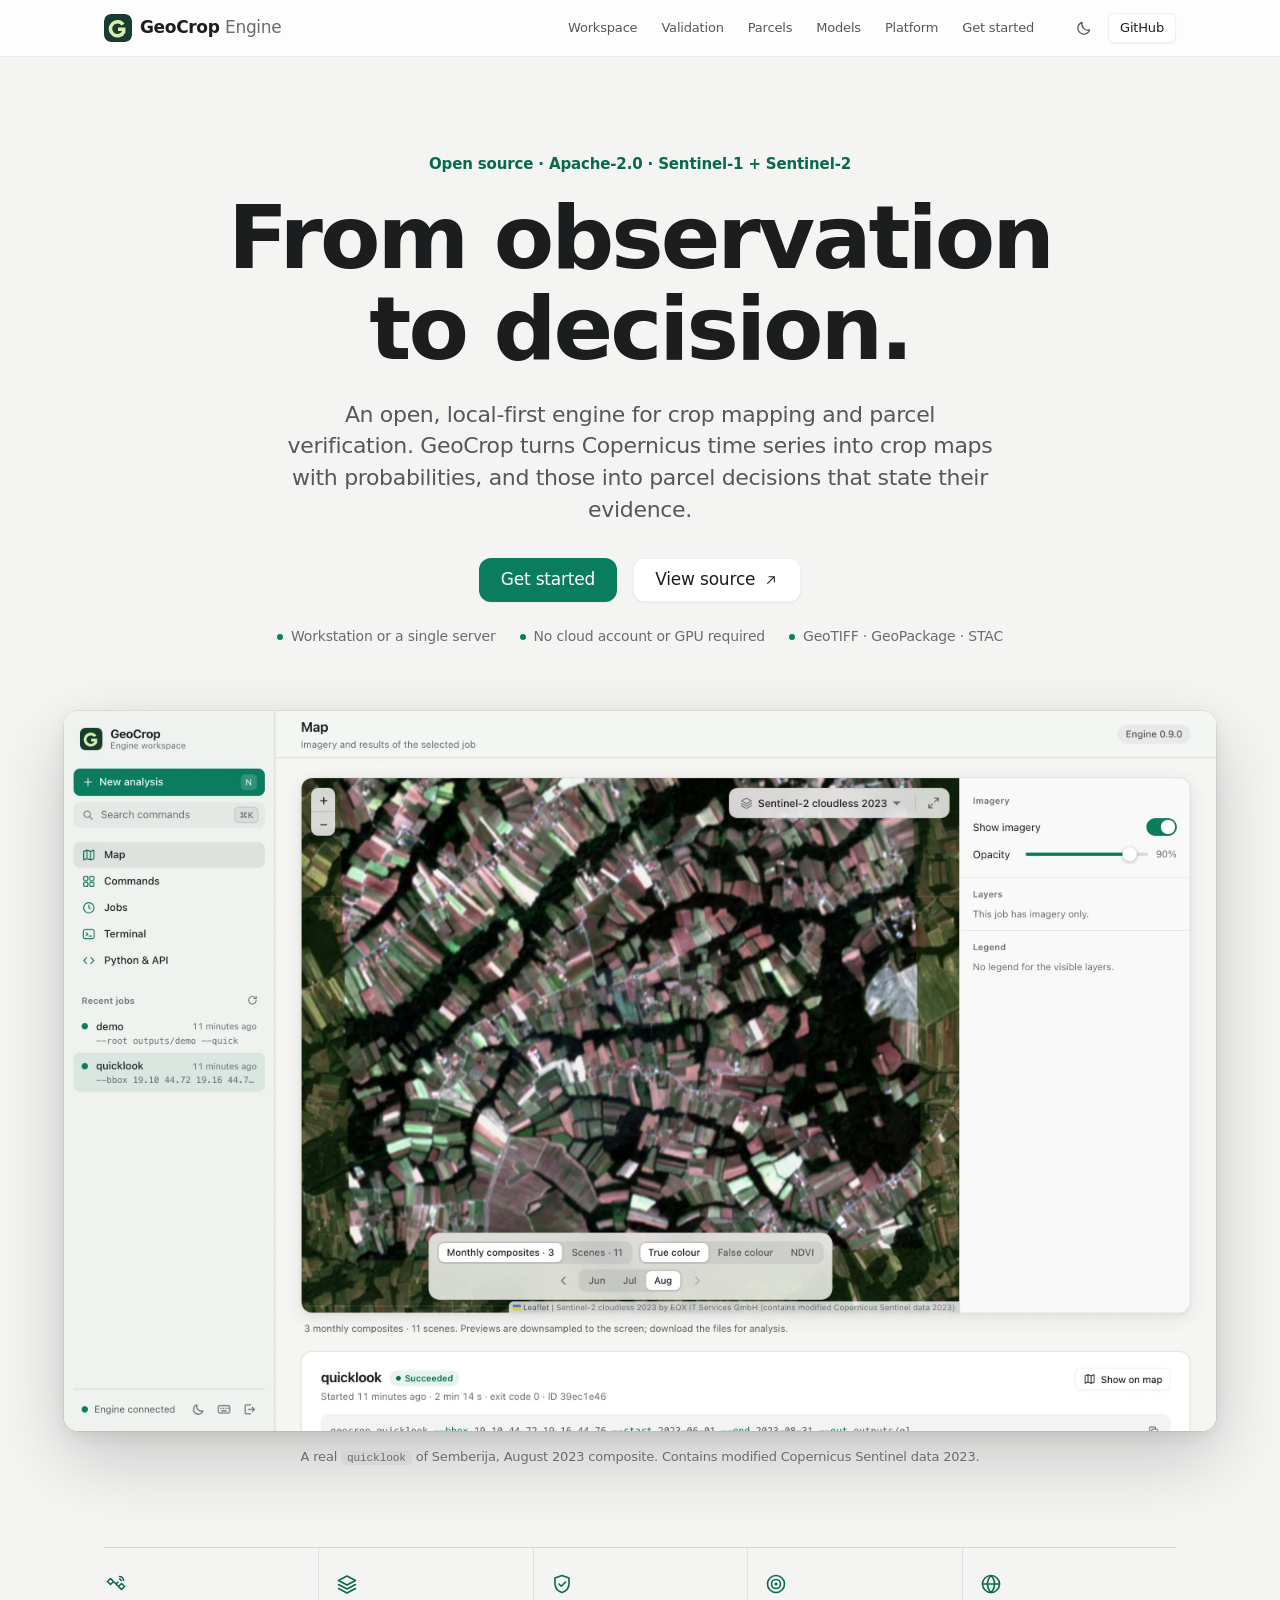
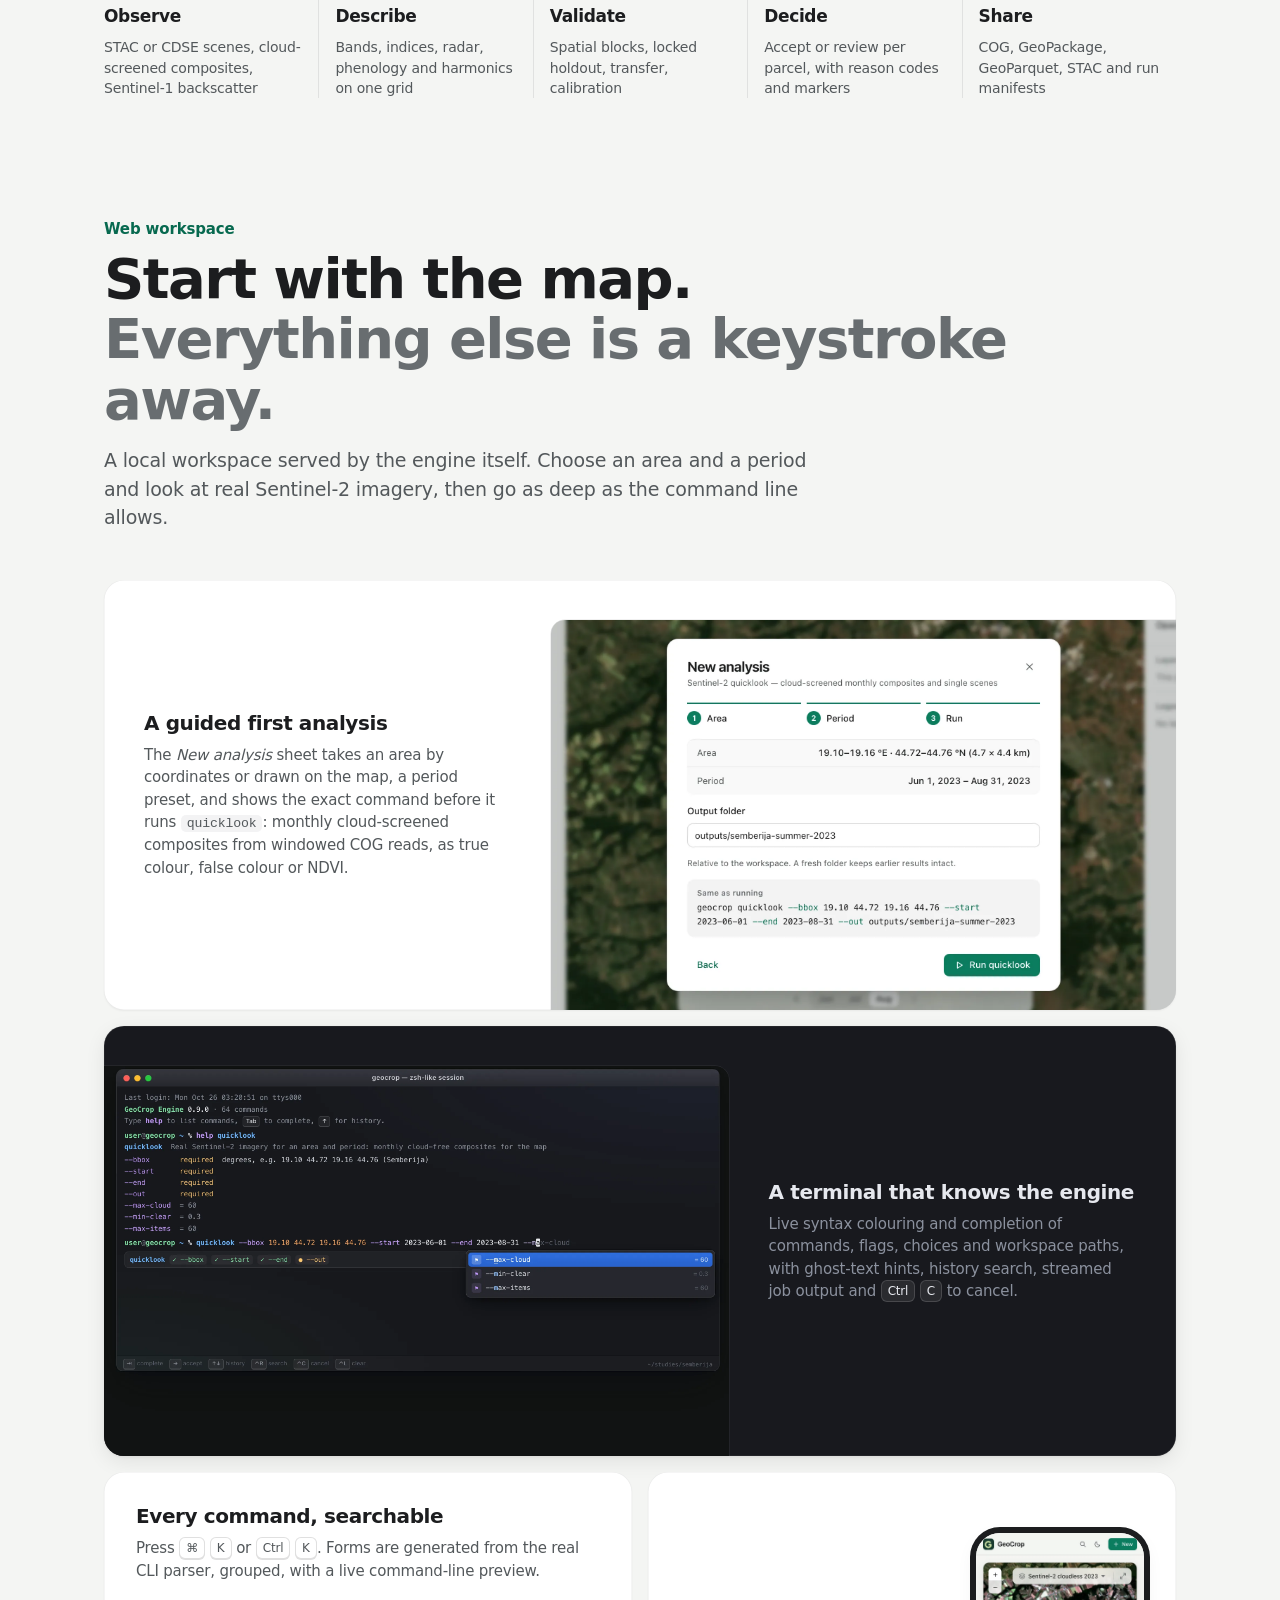
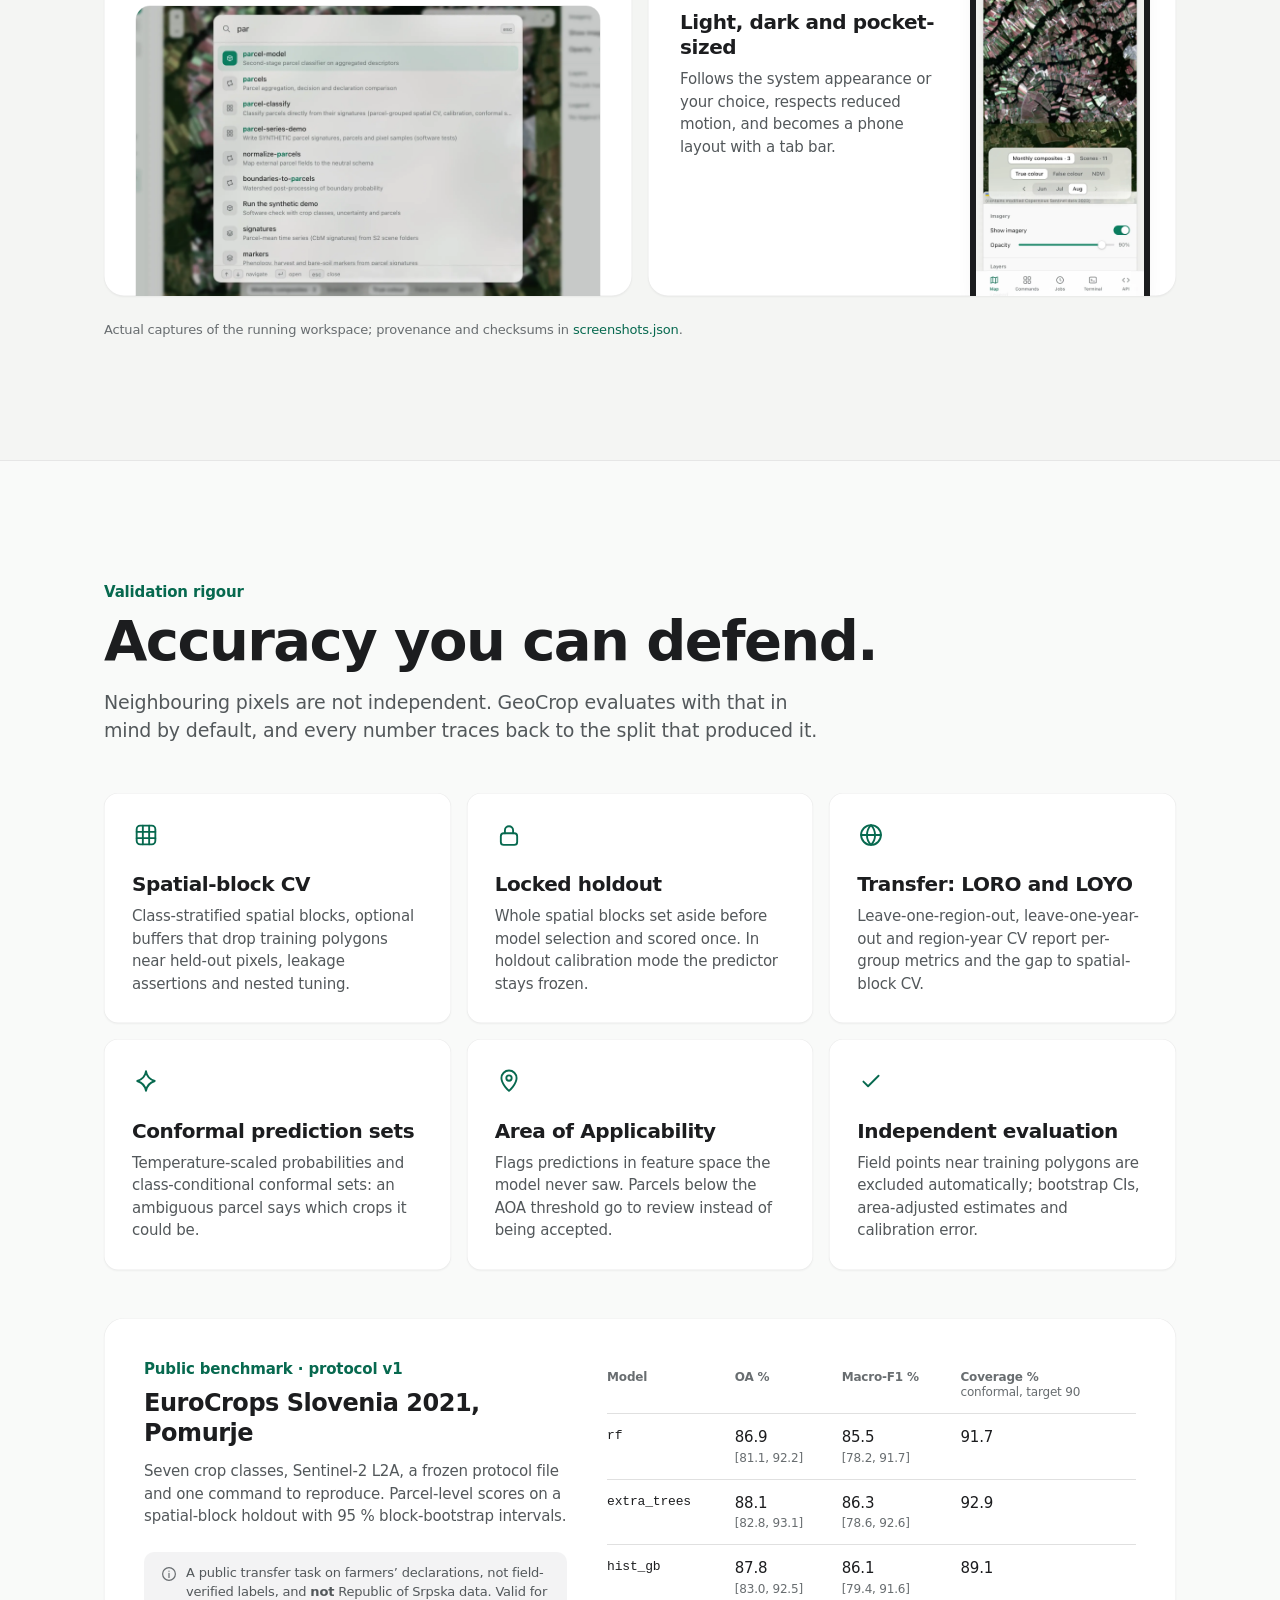
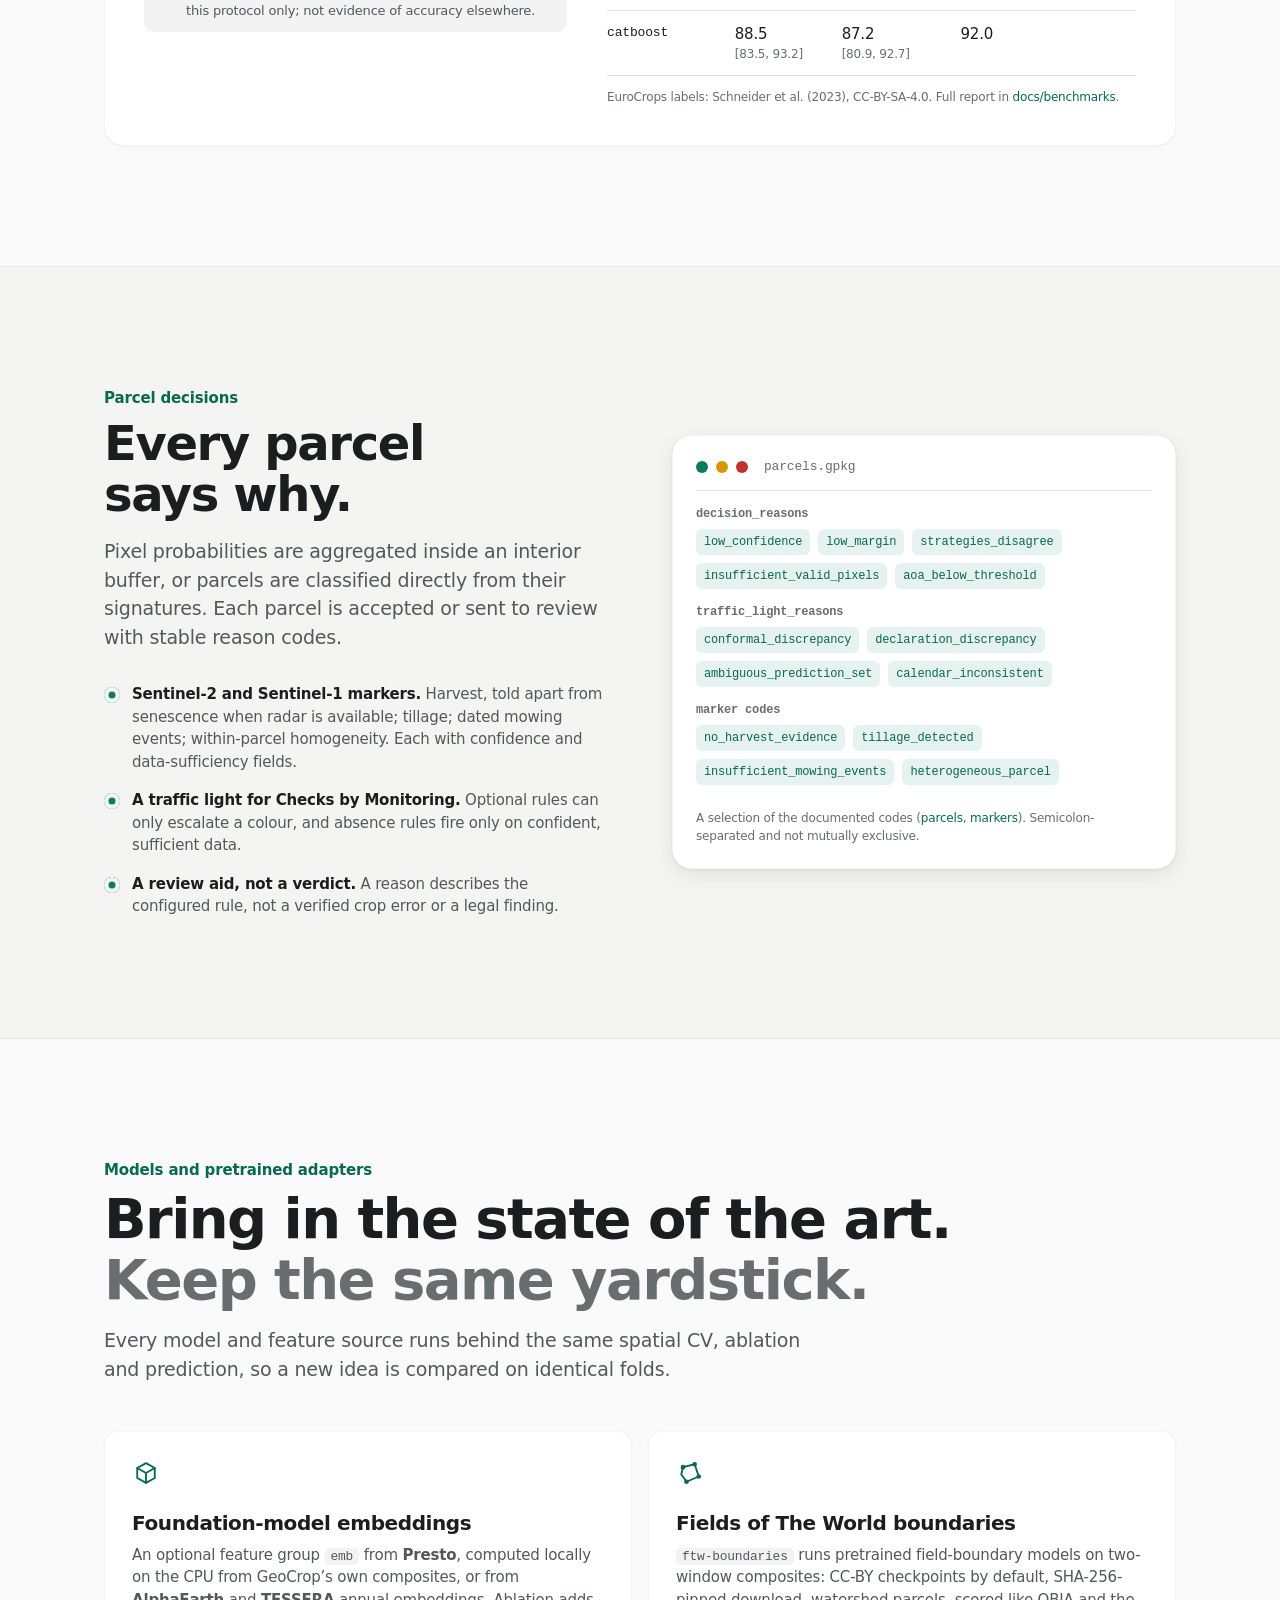
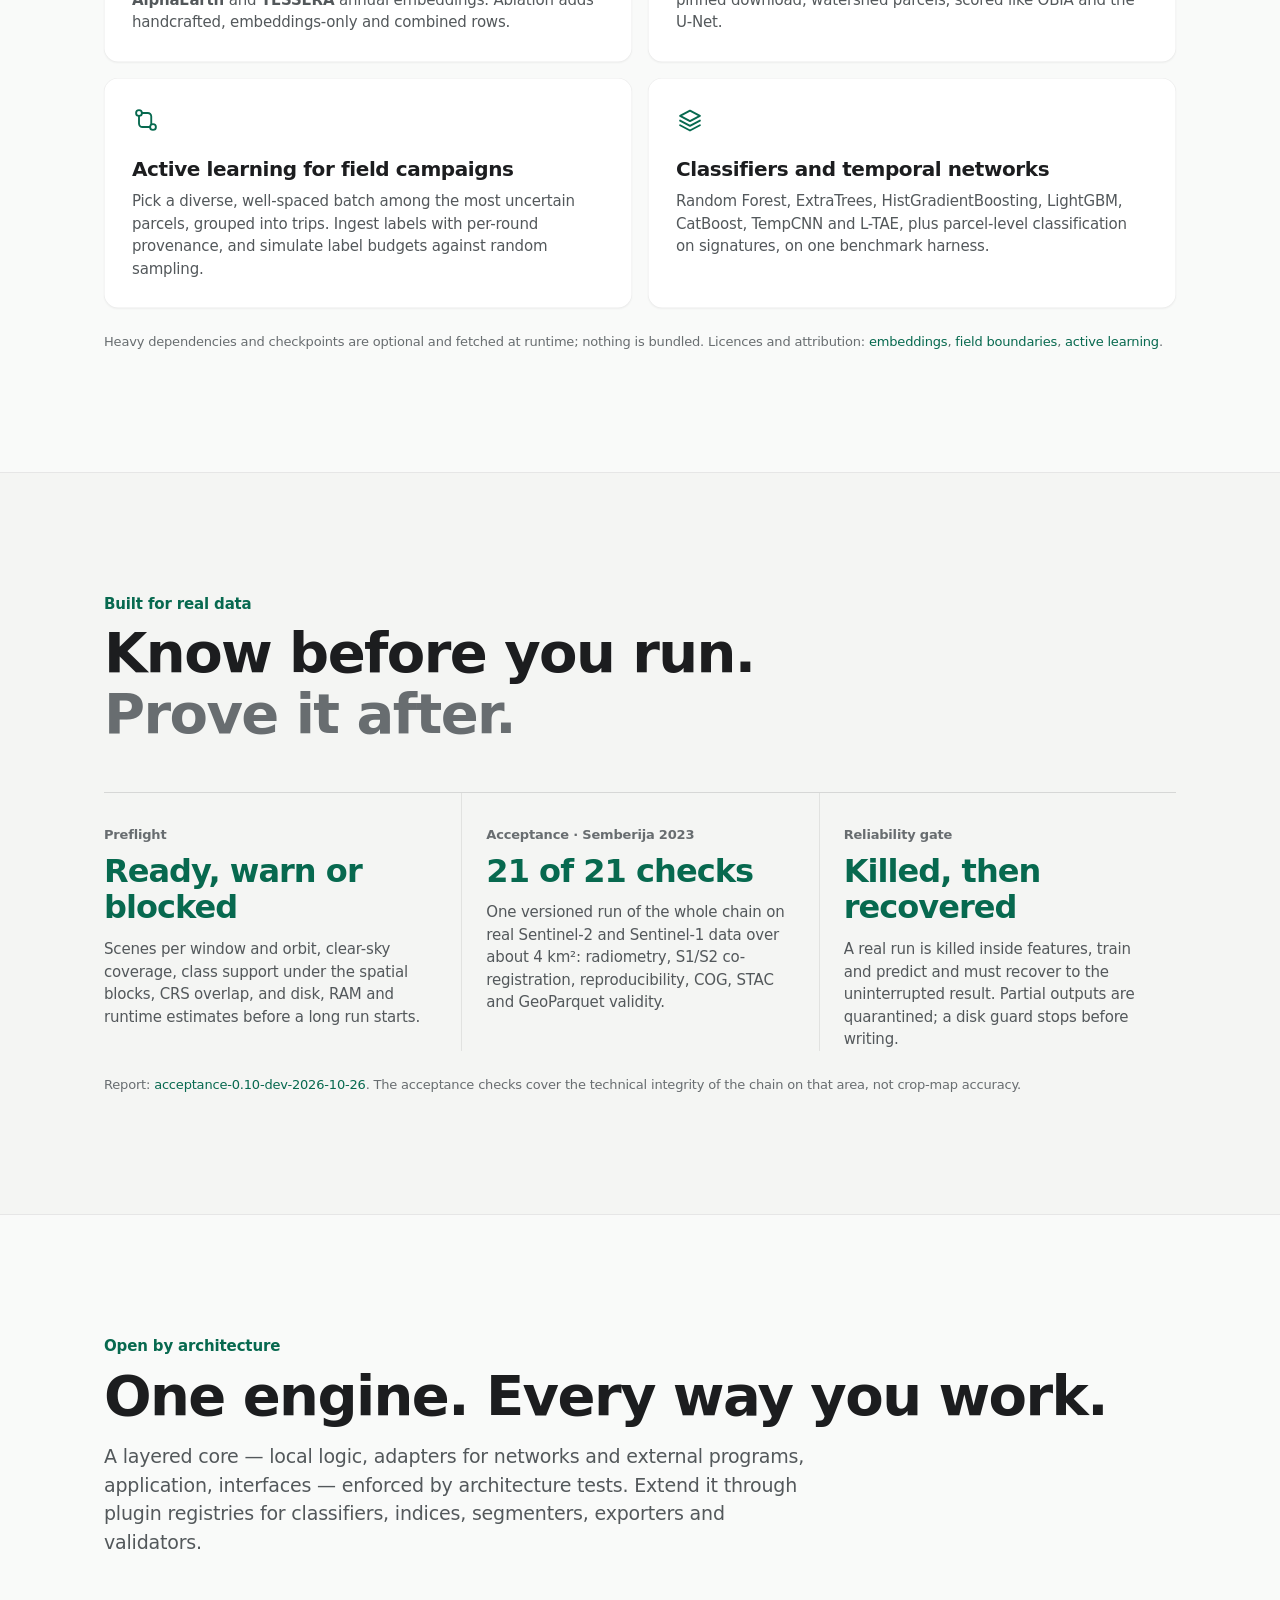
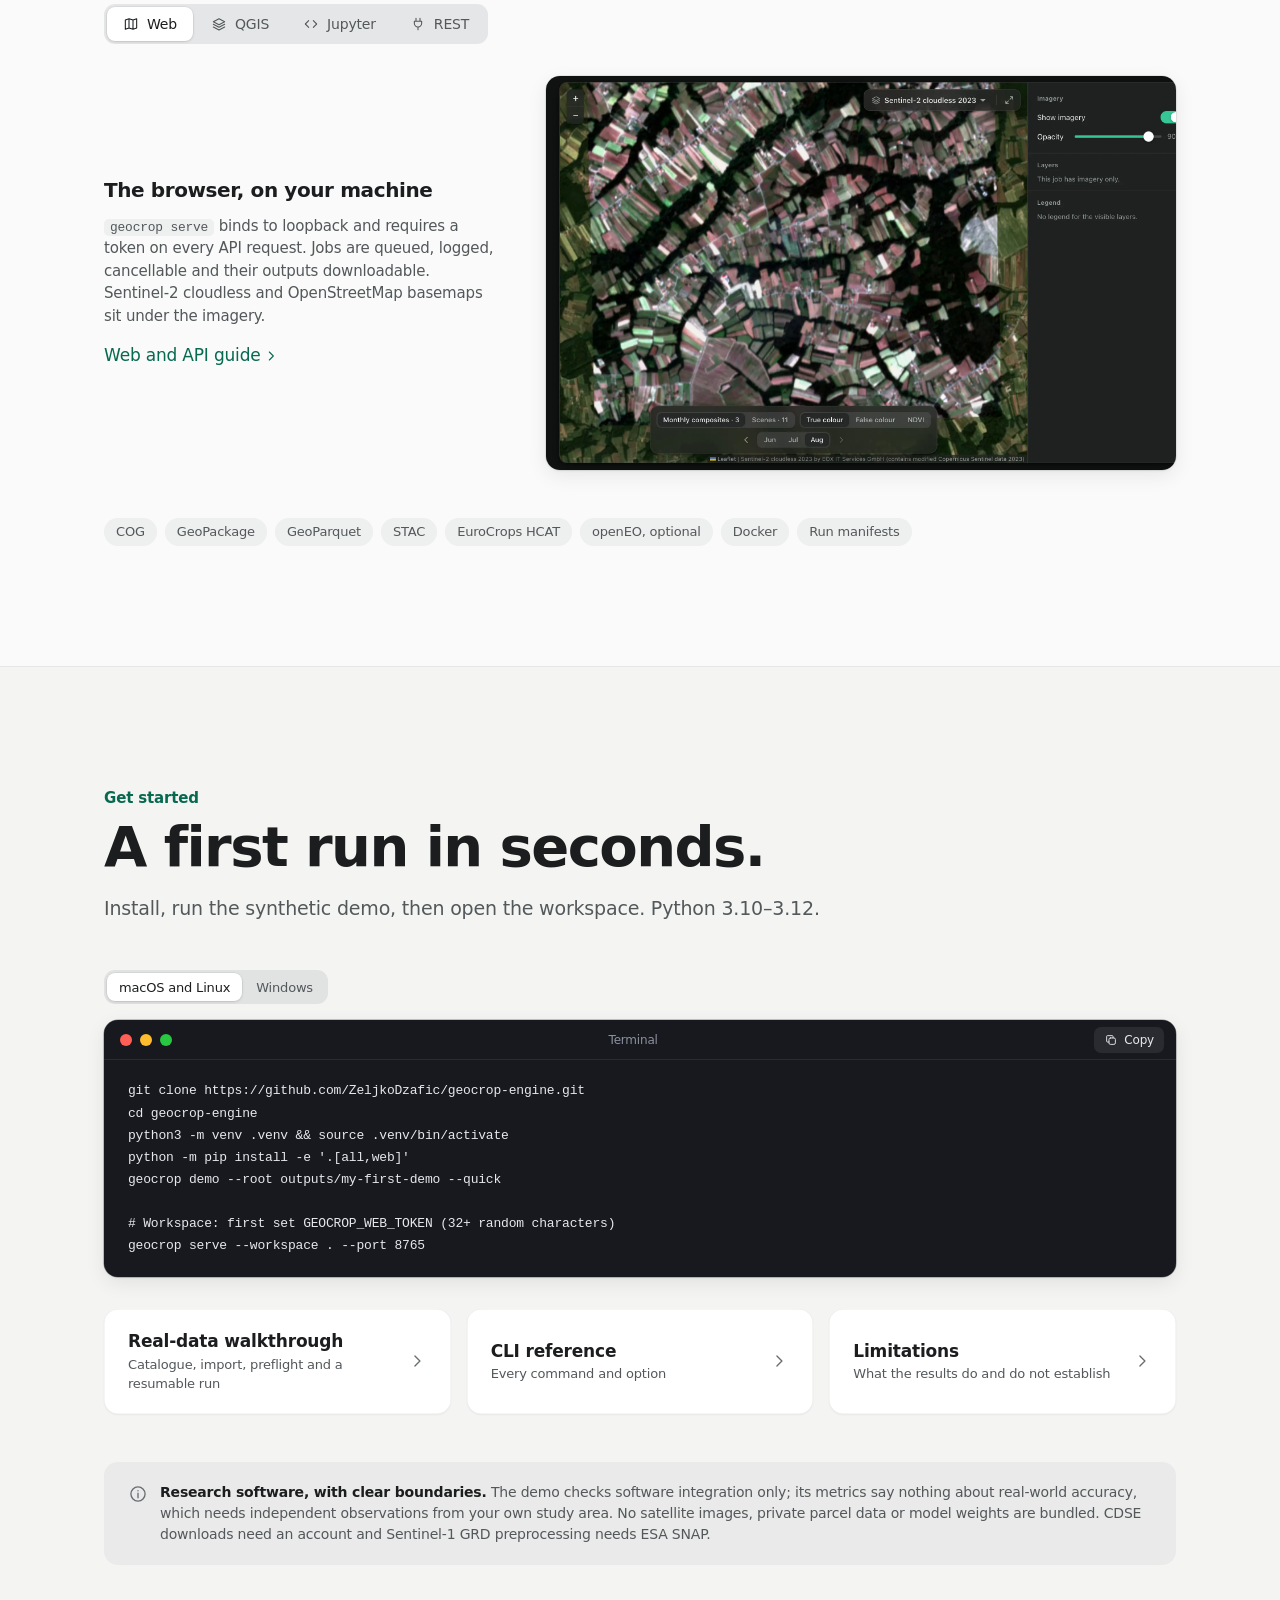
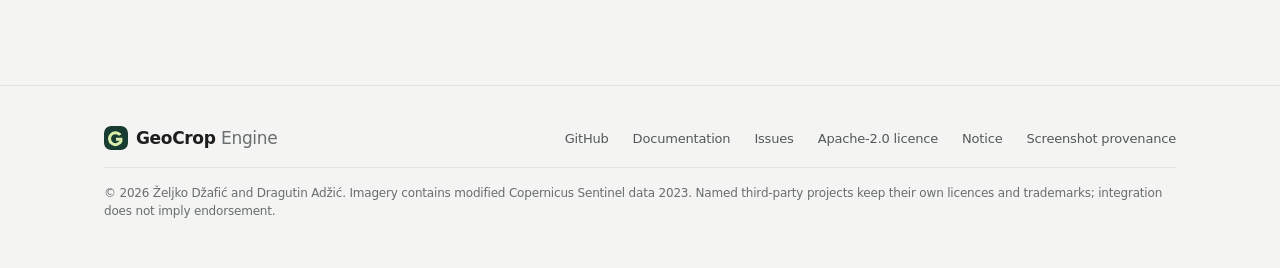
==== commit 16284024: "Redesign presentation website in the workspace design language Adopt the web workspace tokens (syste" ====
--- a/website/index.html
+++ b/website/index.html
@@ -2,114 +2,420 @@
 <html lang="en">
 <head>
   <meta charset="utf-8">
-  <meta name="viewport" content="width=device-width, initial-scale=1">
-  <meta name="description" content="GeoCrop Engine: open Sentinel-1 and Sentinel-2 crop mapping, spatial validation and parcel-level evidence. Work through the browser, CLI, Jupyter or QGIS.">
-  <meta name="theme-color" content="#143c30">
-  <meta property="og:title" content="GeoCrop Engine — one engine, every way you work">
-  <meta property="og:description" content="Open satellite processing and inspectable parcel evidence. Explore the real web workspace, command line and QGIS integration.">
+  <meta name="viewport" content="width=device-width, initial-scale=1, viewport-fit=cover">
+  <meta name="color-scheme" content="light dark">
+  <meta name="description" content="GeoCrop Engine is an open, local-first engine for Sentinel-1 and Sentinel-2 crop mapping and parcel verification, with spatially honest validation and explainable parcel decisions.">
+  <meta name="theme-color" content="#f4f5f3" media="(prefers-color-scheme: light)">
+  <meta name="theme-color" content="#111312" media="(prefers-color-scheme: dark)">
+  <meta property="og:title" content="GeoCrop Engine — From observation to decision">
+  <meta property="og:description" content="Open, local-first Sentinel-1/2 crop mapping and parcel verification. Spatial validation, conformal sets, reason-coded parcel decisions and open formats.">
   <meta property="og:type" content="website">
-  <title>GeoCrop Engine — Open fields. Inspectable evidence.</title>
+  <title>GeoCrop Engine</title>
   <link rel="icon" type="image/svg+xml" href="assets/icon.svg">
   <link rel="stylesheet" href="assets/site.css">
-  <link rel="stylesheet" href="assets/setup.css">
+  <script src="assets/theme.js"></script>
   <script defer src="assets/site.js"></script>
 </head>
 <body>
-  <a class="skip-link" href="#main">Skip to content</a>
-  <header class="site-header">
-    <a class="brand" href="#" aria-label="GeoCrop Engine home"><img src="assets/icon.svg" alt="" width="36" height="36"><span>GeoCrop<small>ENGINE</small></span></a>
-    <button id="menu-toggle" class="menu-toggle" aria-expanded="false" aria-controls="main-nav">Menu <span aria-hidden="true">☰</span></button>
-    <nav id="main-nav" aria-label="Main navigation"><a href="#workflow">Workflow</a><a href="#interfaces">Interfaces</a><a href="#evidence">Evidence</a><a href="#start">Get started</a></nav>
-    <a class="header-source" href="https://github.com/ZeljkoDzafic/geocrop-engine">GitHub <span aria-hidden="true">↗</span></a>
-  </header>
-
-  <main id="main">
-    <section class="hero section-shell" aria-labelledby="hero-heading">
-      <div class="hero-copy"><span class="eyebrow"><span class="live-dot"></span> OPEN GEOSPATIAL SOFTWARE</span><h1 id="hero-heading">One engine.<br>Every way<br><em>you work.</em></h1><p class="hero-description">Turn Sentinel time series into crop maps and inspectable parcel evidence. Local processing. Spatial validation. Tools that fit your workflow.</p><div class="hero-actions"><a class="button primary" href="#interfaces">Explore the interfaces <span aria-hidden="true">↘</span></a><a class="text-link" href="#start">Start with the engine <span aria-hidden="true">→</span></a></div><div class="hero-footnote"><span>Apache 2.0</span><span>Python</span><span>Research software</span></div></div>
-      <div class="hero-visual"><div class="visual-label"><span>ONE WORKFLOW · FOUR ENTRY POINTS</span><span class="coordinate">S1 + S2</span></div><div class="hero-screen"><div class="screen-bar"><span class="screen-dots" aria-hidden="true">● ● ●</span><span>GeoCrop / local workspace</span><span aria-hidden="true">↗</span></div><img src="assets/images/web.png" alt="Actual GeoCrop web workspace showing a successful synthetic engine job, command form, logs and output files" width="1500" height="1080" fetchpriority="high"></div><div class="floating-note"><span class="note-icon" aria-hidden="true">↗</span><div><strong>From pixels to parcels.</strong><span>Keep the evidence with the decision.</span></div></div><div class="visual-caption"><span class="small-square"></span> Real interface capture · synthetic software demonstration</div></div>
-    </section>
-
-    <div class="capability-strip"><div><span class="strip-number">01</span><strong>Sentinel-1 + Sentinel-2</strong><span>Optical and radar time series</span></div><div><span class="strip-number">02</span><strong>Local by design</strong><span>Workstation or single server</span></div><div><span class="strip-number">03</span><strong>Open file contracts</strong><span>GeoTIFF · GeoPackage · STAC</span></div><div><span class="strip-number">04</span><strong>Explicit review outcomes</strong><span>Evidence before acceptance</span></div></div>
-
-    <section class="workflow section-shell" id="workflow" aria-labelledby="workflow-title">
-      <div class="section-heading"><div><span class="eyebrow">THE COMPLETE CHAIN</span><h2 id="workflow-title">A clear path from<br>observations to evidence.</h2></div><p>One configurable workflow connects data preparation, classification and parcel review. Intermediate files stay accessible at every stage.</p></div>
-      <ol class="steps"><li><span class="step-number">01 /</span><h3>Prepare</h3><p>Discover imagery, import scenes and create cloud-screened composites on a common grid.</p><span class="step-tag">CDSE · STAC inventory</span></li><li><span class="step-number">02 /</span><h3>Describe</h3><p>Build spectral, radar and temporal features. Keep observation support separate from interpolation.</p><span class="step-tag">Features · temporal QA</span></li><li><span class="step-number">03 /</span><h3>Evaluate</h3><p>Compare classifiers with spatial folds. Reserve calibration groups when a frozen-model protocol is needed.</p><span class="step-tag">Spatial CV · calibration</span></li><li><span class="step-number">04 /</span><h3>Review</h3><p>Aggregate probabilities to parcels. Record uncertainty, applicability and the reasons behind review.</p><span class="step-tag">Parcel evidence</span></li><li><span class="step-number">05 /</span><h3>Share</h3><p>Inspect GIS layers and export interoperable products with manifests and reproducible settings.</p><span class="step-tag">COG · GeoPackage · STAC</span></li></ol>
-    </section>
-
-    <section class="interfaces" id="interfaces" aria-labelledby="interfaces-title"><div class="section-shell"><div class="section-heading"><div><span class="eyebrow">MEET THE INTERFACES</span><h2 id="interfaces-title">Your tools.<br>The same engine.</h2></div><p>Use visual forms, reproducible commands, notebook code or a native GIS workflow. The web, Jupyter and QGIS clients share the engine’s job API.</p></div>
-      <div class="interface-tabs" role="tablist" aria-label="Choose an interface"><button id="tab-web" role="tab" aria-selected="true" aria-controls="panel-web" tabindex="0" data-interface="web"><span aria-hidden="true">▦</span> Web workspace</button><button id="tab-cli" role="tab" aria-selected="false" aria-controls="panel-cli" tabindex="-1" data-interface="cli"><span aria-hidden="true">&gt;_</span> Command line</button><button id="tab-qgis" role="tab" aria-selected="false" aria-controls="panel-qgis" tabindex="-1" data-interface="qgis"><span aria-hidden="true">◈</span> QGIS</button><button id="tab-jupyter" role="tab" aria-selected="false" aria-controls="panel-jupyter" tabindex="-1" data-interface="jupyter"><span aria-hidden="true">{ }</span> Jupyter & API</button></div>
-
-      <article class="interface-panel" id="panel-web" role="tabpanel" aria-labelledby="tab-web"><div class="interface-image"><img src="assets/images/web.png" alt="Real browser interface with an engine command form, completed synthetic-job log and downloadable outputs" width="1500" height="1080" loading="lazy"><button class="image-expand" data-image="assets/images/web.png" data-caption="Actual GeoCrop web workspace. The localized interface shows a synthetic software-check job; its metrics are not field accuracy.">View full screenshot <span aria-hidden="true">↗</span></button></div><div class="interface-copy"><span class="eyebrow">THE LOCAL WORKSPACE</span><h3>Launch a job.<br>Follow every step.</h3><p>Choose an existing engine command from a form or enter it in the browser console. Keep job history, logs and outputs together.</p><ul class="check-list"><li>Forms built from the real CLI parser</li><li>Queued jobs, exit codes and cancellation</li><li>Incremental logs and artifact downloads</li><li>Token-authenticated local HTTP API</li></ul><a class="text-link" href="https://github.com/ZeljkoDzafic/geocrop-engine/blob/main/docs/web-interface.md">Web setup and API guide <span aria-hidden="true">→</span></a><p class="capture-note">Actual screenshot. Localized UI shown in its current language. Synthetic demonstration data.</p></div></article>
-
-      <article class="interface-panel" id="panel-cli" role="tabpanel" aria-labelledby="tab-cli" hidden><div class="interface-image terminal-image"><img src="assets/images/cli.png" alt="Actual Xfce terminal displaying geocrop version and train help, including spatial buffer and held-out calibration options" width="1162" height="914" loading="lazy"><button class="image-expand" data-image="assets/images/cli.png" data-caption="Actual terminal capture of geocrop --version and geocrop train --help. Output is captured directly from the installed engine.">View full screenshot <span aria-hidden="true">↗</span></button></div><div class="interface-copy"><span class="eyebrow">REPRODUCIBLE BY DEFAULT</span><h3>Keep the workflow<br>in your command line.</h3><p>Run individual stages, repeat experiments or drive the pipeline from YAML. Existing CLI workflows stay available alongside every visual interface.</p><ul class="check-list"><li>Config-driven processing and stage resume</li><li>Spatial buffers and optional held-out calibration</li><li>Classifier benchmarks on identical folds</li><li>Machine-readable reports and manifests</li></ul><a class="text-link" href="https://github.com/ZeljkoDzafic/geocrop-engine/blob/main/docs/cli.md">Read the CLI reference <span aria-hidden="true">→</span></a><p class="capture-note">Actual terminal screenshot · no fabricated command output.</p></div></article>
-
-      <article class="interface-panel" id="panel-qgis" role="tabpanel" aria-labelledby="tab-qgis" hidden><div class="interface-image qgis-image"><img src="assets/images/qgis.png" alt="Actual QGIS 3.40 desktop with synthetic crop-class raster, parcel review outlines and GeoCrop tools in the Processing Toolbox" width="1660" height="1020" loading="lazy"><button class="image-expand" data-image="assets/images/qgis.png" data-caption="Actual QGIS 3.40.6 session with the GeoCrop Processing provider. Crop classes and parcel evidence are synthetic demonstration outputs, styled in QGIS.">View full screenshot <span aria-hidden="true">↗</span></button></div><div class="interface-copy"><span class="eyebrow">INSIDE YOUR GIS</span><h3>Bring engine results<br>into the map.</h3><p>The standalone Processing plugin calls the engine API and downloads results into fresh local directories. QGIS keeps its own Python environment.</p><ul class="check-list"><li>Run commands or a synthetic demo</li><li>Reconnect to an existing engine job</li><li>Load raster and parcel outputs as layers</li><li>Environment or QGIS-managed authentication</li></ul><a class="button secondary" href="assets/downloads/geocrop-qgis-0.1.0.zip" download>Download QGIS plugin <span aria-hidden="true">↓</span></a><a class="text-link" href="https://github.com/ZeljkoDzafic/geocrop-engine/blob/main/docs/qgis.md">Installation guide <span aria-hidden="true">→</span></a><p class="capture-note">Actual QGIS screenshot · synthetic layers · QGIS Processing plugin v0.1.0.</p></div></article>
-
-      <article class="interface-panel notebook-panel" id="panel-jupyter" role="tabpanel" aria-labelledby="tab-jupyter" hidden><div class="notebook-code"><div class="code-heading"><span class="code-dots" aria-hidden="true">● ● ●</span><span>geocrop_notebook.py</span><span>PYTHON</span></div><pre><code><span class="syntax-muted"># Use the token from your notebook environment.</span>
-<span class="syntax-keyword">from</span> geocrop.client <span class="syntax-keyword">import</span> EngineClient
-
-<span class="syntax-keyword">with</span> EngineClient() <span class="syntax-keyword">as</span> engine:
-    job = engine.submit([
-        <span class="syntax-string">"indices"</span>, <span class="syntax-string">"--format"</span>, <span class="syntax-string">"json"</span>
-    ])
-
-    result = engine.wait(job[<span class="syntax-string">"id"</span>], timeout=60)
-    print(engine.logs(job[<span class="syntax-string">"id"</span>])[<span class="syntax-string">"text"</span>])</code></pre><div class="code-footer">A runnable client example, not a notebook screenshot.</div></div><div class="interface-copy"><span class="eyebrow">NOTEBOOKS & AUTOMATION</span><h3>A small client.<br>Your own analysis.</h3><p>Submit the same engine commands from Jupyter Notebook, JupyterLab or a Python script. Poll jobs, read logs and download artifacts without embedding secrets in a notebook.</p><ul class="check-list"><li>Standard HTTP job API and OpenAPI schema</li><li>Python client built on requests</li><li>Explicit success, failure and timeout handling</li><li>Server paths stay separate from local downloads</li></ul><a class="text-link" href="https://github.com/ZeljkoDzafic/geocrop-engine/blob/main/examples/web_notebook.ipynb">Open the example notebook <span aria-hidden="true">→</span></a></div></article>
-    </div></section>
-
-    <section class="evidence section-shell" id="evidence" aria-labelledby="evidence-title"><div class="section-heading"><div><span class="eyebrow">EVIDENCE, WITH ITS LIMITS</span><h2 id="evidence-title">Make uncertainty<br>part of the output.</h2></div><p>A crop label is a starting point. GeoCrop keeps spatial evaluation, observation support and parcel review reasons visible.</p></div><div class="evidence-grid"><article><span class="feature-icon" aria-hidden="true">↔</span><h3>Spatial evaluation</h3><p>Keep reference polygons grouped, optionally separate sampled training and test support, and distinguish internal selection from independent field validation.</p></article><article><span class="feature-icon" aria-hidden="true">◷</span><h3>Observation support</h3><p>Inspect valid-observation counts, temporal coverage and gaps before relying on a reconstructed time series.</p></article><article><span class="feature-icon" aria-hidden="true">≋</span><h3>Inspectable parcel outcomes</h3><p>Export decision reasons, evidence warnings and applicability support. Missing requested AOA evidence leads to review.</p></article></div><aside class="research-note"><span class="research-symbol" aria-hidden="true">i</span><div><strong>Research software. Clear boundaries.</strong><p>All map and result screenshots on this page use synthetic verification data. They demonstrate software behavior, not real-world crop accuracy. Spatial holdouts do not prove exchangeability or operational coverage, and review flags are not legal findings.</p></div><a href="https://github.com/ZeljkoDzafic/geocrop-engine/blob/main/docs/limitations.md">Read the limitations <span aria-hidden="true">↗</span></a></aside></section>
-
-    <section class="start-section" id="start" aria-labelledby="start-title"><div class="section-shell start-grid"><div><span class="eyebrow">START SMALL. KEEP IT REPRODUCIBLE.</span><h2 id="start-title">Your next study<br>starts locally.</h2><p>Install GeoCrop, run a synthetic software check, then prepare your own data and independent evaluation.</p><a class="button light" href="https://github.com/ZeljkoDzafic/geocrop-engine/tree/main">Explore the repository <span aria-hidden="true">↗</span></a></div><div class="install-card"><div class="install-heading"><span>TERMINAL · QUICK START</span><button id="copy-install" class="copy-button" type="button">Copy commands</button></div><pre id="install-command"><code>git clone https://github.com/ZeljkoDzafic/geocrop-engine.git
+<svg class="sprite" aria-hidden="true" focusable="false">
+  <symbol id="i-map" viewBox="0 0 24 24"><path d="M9 4 3.5 6v14L9 18l6 2 5.5-2V4L15 6 9 4Zm0 0v14m6-12v14"/></symbol>
+  <symbol id="i-code" viewBox="0 0 24 24"><path d="m8.5 7-5 5 5 5m7-10 5 5-5 5"/></symbol>
+  <symbol id="i-sun" viewBox="0 0 24 24"><circle cx="12" cy="12" r="4"/><path d="M12 2.5v2m0 15v2M2.5 12h2m15 0h2M5.3 5.3l1.4 1.4m10.6 10.6 1.4 1.4M5.3 18.7l1.4-1.4M17.3 6.7l1.4-1.4"/></symbol>
+  <symbol id="i-moon" viewBox="0 0 24 24"><path d="M19.5 14.5A8 8 0 0 1 9.5 4.5a8 8 0 1 0 10 10Z"/></symbol>
+  <symbol id="i-close" viewBox="0 0 24 24"><path d="m6.5 6.5 11 11m0-11-11 11"/></symbol>
+  <symbol id="i-menu" viewBox="0 0 24 24"><path d="M4.5 8h15M4.5 16h15"/></symbol>
+  <symbol id="i-right" viewBox="0 0 24 24"><path d="m9.5 6 6 6-6 6"/></symbol>
+  <symbol id="i-arrow" viewBox="0 0 24 24"><path d="M7 17 17 7M9 7h8v8"/></symbol>
+  <symbol id="i-expand" viewBox="0 0 24 24"><path d="M14 4h6v6M10 20H4v-6M20 4l-6.5 6.5M4 20l6.5-6.5"/></symbol>
+  <symbol id="i-download" viewBox="0 0 24 24"><path d="M12 4v11m-4.5-4.5L12 15l4.5-4.5M5 19.5h14"/></symbol>
+  <symbol id="i-copy" viewBox="0 0 24 24"><rect x="8.5" y="8.5" width="11" height="11" rx="2.5"/><path d="M15.5 8.5V6a1.5 1.5 0 0 0-1.5-1.5H6A1.5 1.5 0 0 0 4.5 6v8A1.5 1.5 0 0 0 6 15.5h2.5"/></symbol>
+  <symbol id="i-raster" viewBox="0 0 24 24"><rect x="4" y="4" width="16" height="16" rx="3"/><path d="M4 9.3h16M4 14.7h16M9.3 4v16M14.7 4v16"/></symbol>
+  <symbol id="i-vector" viewBox="0 0 24 24"><path d="m6 7 10-2.5L19.5 15 9 19.5 4.5 13Z"/><circle cx="6" cy="7" r="1.2"/><circle cx="16" cy="4.5" r="1.2"/><circle cx="19.5" cy="15" r="1.2"/><circle cx="9" cy="19.5" r="1.2"/></symbol>
+  <symbol id="i-check" viewBox="0 0 24 24"><path d="m5.5 12.5 4 4 9-9"/></symbol>
+  <symbol id="i-alert" viewBox="0 0 24 24"><path d="M12 4 2.8 19.5h18.4Z"/><path d="M12 10v4.5m0 2.5v.2"/></symbol>
+  <symbol id="i-info" viewBox="0 0 24 24"><circle cx="12" cy="12" r="8.5"/><path d="M12 11v5.5m0-8.5v.2"/></symbol>
+  <symbol id="i-layers" viewBox="0 0 24 24"><path d="m12 4 8.5 4.5L12 13 3.5 8.5Z"/><path d="m3.5 12.5 8.5 4.5 8.5-4.5M3.5 16.5 12 21l8.5-4.5"/></symbol>
+  <symbol id="i-satellite" viewBox="0 0 24 24"><path d="m9.5 9.5 5 5m-8-8 3 3-3 3-3-3Zm11 11-3-3 3-3 3 3ZM12 12l2-2"/><path d="M15.5 4.5a4 4 0 0 1 4 4m-4-1.5a1.5 1.5 0 0 1 1.5 1.5"/></symbol>
+  <symbol id="i-sparkle" viewBox="0 0 24 24"><path d="M12 3.5c.6 4.4 2.6 6.9 7.5 8.5-4.9 1.6-6.9 4.1-7.5 8.5-.6-4.4-2.6-6.9-7.5-8.5 4.9-1.6 6.9-4.1 7.5-8.5Z"/></symbol>
+  <symbol id="i-cube" viewBox="0 0 24 24"><path d="m12 3.5 7.5 4.25v8.5L12 20.5l-7.5-4.25v-8.5Z"/><path d="M4.5 7.75 12 12l7.5-4.25M12 12v8.5"/></symbol>
+  <symbol id="i-shield" viewBox="0 0 24 24"><path d="M12 3.5 5 6v5.5c0 4.3 2.9 7.6 7 9 4.1-1.4 7-4.7 7-9V6Z"/><path d="m9 12 2.2 2.2L15.5 10"/></symbol>
+  <symbol id="i-lock" viewBox="0 0 24 24"><rect x="5" y="10.5" width="14" height="10" rx="2.5"/><path d="M8.5 10.5V8a3.5 3.5 0 0 1 7 0v2.5"/></symbol>
+  <symbol id="i-globe" viewBox="0 0 24 24"><circle cx="12" cy="12" r="8.5"/><path d="M3.5 12h17M12 3.5c2.3 2.4 3.5 5.2 3.5 8.5s-1.2 6.1-3.5 8.5c-2.3-2.4-3.5-5.2-3.5-8.5S9.7 5.9 12 3.5Z"/></symbol>
+  <symbol id="i-target" viewBox="0 0 24 24"><circle cx="12" cy="12" r="8.5"/><circle cx="12" cy="12" r="4.5"/><circle cx="12" cy="12" r=".8"/></symbol>
+  <symbol id="i-plug" viewBox="0 0 24 24"><path d="M9 3.5V8m6-4.5V8M6.5 8h11v3a5.5 5.5 0 0 1-11 0Zm5.5 8.5v4"/></symbol>
+  <symbol id="i-pin" viewBox="0 0 24 24"><path d="M12 20.5s6.5-5.6 6.5-11a6.5 6.5 0 0 0-13 0c0 5.4 6.5 11 6.5 11Z"/><circle cx="12" cy="9.5" r="2.3"/></symbol>
+  <symbol id="i-flow" viewBox="0 0 24 24"><circle cx="6" cy="6" r="2.5"/><circle cx="18" cy="18" r="2.5"/><path d="M8.5 6h5a3 3 0 0 1 3 3v6.5M6 8.5V15a3 3 0 0 0 3 3h6.5"/></symbol>
+</svg>
+
+<a class="skip-link" href="#main">Skip to content</a>
+
+<header class="site-header">
+  <div class="header-inner">
+    <a class="brand" href="#top" aria-label="GeoCrop Engine, back to top"><img src="assets/icon.svg" alt="" width="28" height="28"><span>GeoCrop <span class="brand-soft">Engine</span></span></a>
+    <nav id="main-nav" class="main-nav" aria-label="Main navigation">
+      <a href="#workspace">Workspace</a>
+      <a href="#validation">Validation</a>
+      <a href="#parcels">Parcels</a>
+      <a href="#models">Models</a>
+      <a href="#platform">Platform</a>
+      <a href="#start">Get started</a>
+    </nav>
+    <div class="header-actions">
+      <button id="theme-toggle" class="icon-button" type="button" aria-label="Toggle dark appearance" aria-pressed="false" title="Appearance">
+        <svg class="icon theme-light"><use href="#i-moon"/></svg><svg class="icon theme-dark"><use href="#i-sun"/></svg>
+      </button>
+      <a class="btn btn-secondary btn-small header-github" href="https://github.com/ZeljkoDzafic/geocrop-engine">GitHub</a>
+      <button id="menu-toggle" class="icon-button menu-toggle" type="button" aria-expanded="false" aria-controls="main-nav" aria-label="Menu"><svg class="icon"><use href="#i-menu"/></svg></button>
+    </div>
+  </div>
+</header>
+
+<main id="main">
+  <section class="hero" id="top" aria-labelledby="hero-title">
+    <div class="container hero-copy">
+      <p class="eyebrow">Open source · Apache-2.0 · Sentinel-1 + Sentinel-2</p>
+      <h1 id="hero-title">From observation<br>to decision.</h1>
+      <p class="lede">An open, local-first engine for crop mapping and parcel verification. GeoCrop turns Copernicus time series into crop maps with probabilities, and those into parcel decisions that state their evidence.</p>
+      <div class="hero-actions">
+        <a class="btn btn-primary btn-large" href="#start">Get started</a>
+        <a class="btn btn-secondary btn-large" href="https://github.com/ZeljkoDzafic/geocrop-engine">View source<svg class="icon"><use href="#i-arrow"/></svg></a>
+      </div>
+      <ul class="hero-facts" aria-label="Key facts">
+        <li>Workstation or a single server</li>
+        <li>No cloud account or GPU required</li>
+        <li>GeoTIFF · GeoPackage · STAC</li>
+      </ul>
+    </div>
+    <figure class="container hero-shot">
+      <button class="window" type="button" data-image="assets/images/web.webp" data-caption="Map view with a real Sentinel-2 quicklook of Semberija, June–August 2023. Contains modified Copernicus Sentinel data 2023.">
+        <img class="theme-light" src="assets/images/web.webp" alt="GeoCrop web workspace in light appearance: map view with a real Sentinel-2 composite of fields in Semberija, the imagery bar and layer switches" width="1440" height="900" fetchpriority="high">
+        <img class="theme-dark" src="assets/images/web-dark.webp" alt="The same GeoCrop map view in dark appearance with the real Sentinel-2 composite" width="1440" height="900" loading="lazy">
+      </button>
+      <figcaption>A real <code>quicklook</code> of Semberija, August 2023 composite. Contains modified Copernicus Sentinel data 2023.</figcaption>
+    </figure>
+  </section>
+
+  <section class="chain" aria-labelledby="chain-title">
+    <div class="container">
+      <h2 id="chain-title" class="sr-only">The processing chain</h2>
+      <ol class="chain-steps">
+        <li><svg class="icon"><use href="#i-satellite"/></svg><strong>Observe</strong><span>STAC or CDSE scenes, cloud-screened composites, Sentinel-1 backscatter</span></li>
+        <li><svg class="icon"><use href="#i-layers"/></svg><strong>Describe</strong><span>Bands, indices, radar, phenology and harmonics on one grid</span></li>
+        <li><svg class="icon"><use href="#i-shield"/></svg><strong>Validate</strong><span>Spatial blocks, locked holdout, transfer, calibration</span></li>
+        <li><svg class="icon"><use href="#i-target"/></svg><strong>Decide</strong><span>Accept or review per parcel, with reason codes and markers</span></li>
+        <li><svg class="icon"><use href="#i-globe"/></svg><strong>Share</strong><span>COG, GeoPackage, GeoParquet, STAC and run manifests</span></li>
+      </ol>
+    </div>
+  </section>
+
+  <section class="section" id="workspace" aria-labelledby="workspace-title">
+    <div class="container">
+      <header class="section-head">
+        <p class="eyebrow">Web workspace</p>
+        <h2 id="workspace-title">Start with the map.<br><span class="soft">Everything else is a keystroke away.</span></h2>
+        <p class="section-lede">A local workspace served by the engine itself. Choose an area and a period and look at real Sentinel-2 imagery, then go as deep as the command line allows.</p>
+      </header>
+
+      <div class="bento">
+        <article class="tile tile-wide">
+          <div class="tile-copy">
+            <h3>A guided first analysis</h3>
+            <p>The <em>New analysis</em> sheet takes an area by coordinates or drawn on the map, a period preset, and shows the exact command before it runs <code>quicklook</code>: monthly cloud-screened composites from windowed COG reads, as true colour, false colour or NDVI.</p>
+          </div>
+          <button class="shot zoom-analysis" type="button" data-image="assets/images/analysis.webp" data-caption="The New analysis sheet: area, period presets and a live command preview.">
+            <img src="assets/images/analysis.webp" alt="New analysis sheet with bounding-box fields, period presets and a command preview" width="1440" height="900" loading="lazy">
+            <span class="shot-zoom" aria-hidden="true"><svg class="icon"><use href="#i-expand"/></svg></span>
+          </button>
+        </article>
+
+        <article class="tile tile-dark">
+          <div class="tile-copy">
+            <h3>A terminal that knows the engine</h3>
+            <p>Live syntax colouring and completion of commands, flags, choices and workspace paths, with ghost-text hints, history search, streamed job output and <kbd>Ctrl</kbd> <kbd>C</kbd> to cancel.</p>
+          </div>
+          <button class="shot zoom-terminal" type="button" data-image="assets/images/cli.webp" data-caption="The web terminal with the completion popup open and live syntax colouring.">
+            <img src="assets/images/cli.webp" alt="Web terminal with a geocrop command being typed, coloured flags and an open completion list" width="1440" height="900" loading="lazy">
+            <span class="shot-zoom" aria-hidden="true"><svg class="icon"><use href="#i-expand"/></svg></span>
+          </button>
+        </article>
+
+        <article class="tile">
+          <div class="tile-copy">
+            <h3>Every command, searchable</h3>
+            <p>Press <kbd>⌘</kbd> <kbd>K</kbd> or <kbd>Ctrl</kbd> <kbd>K</kbd>. Forms are generated from the real CLI parser, grouped, with a live command-line preview.</p>
+          </div>
+          <button class="shot zoom-palette" type="button" data-image="assets/images/palette.webp" data-caption="The command palette, opened with Command-K or Control-K.">
+            <img src="assets/images/palette.webp" alt="Command palette listing engine commands under a search field" width="1440" height="900" loading="lazy">
+            <span class="shot-zoom" aria-hidden="true"><svg class="icon"><use href="#i-expand"/></svg></span>
+          </button>
+        </article>
+
+        <article class="tile tile-phone">
+          <div class="tile-copy">
+            <h3>Light, dark and pocket-sized</h3>
+            <p>Follows the system appearance or your choice, respects reduced motion, and becomes a phone layout with a tab bar.</p>
+          </div>
+          <button class="shot shot-phone" type="button" data-image="assets/images/phone.webp" data-caption="Phone layout of the workspace with the map and the tab bar. Contains modified Copernicus Sentinel data 2023.">
+            <img src="assets/images/phone.webp" alt="GeoCrop workspace on a phone-sized screen with the map and the tab bar" width="390" height="844" loading="lazy">
+          </button>
+        </article>
+      </div>
+      <p class="fineprint">Actual captures of the running workspace; provenance and checksums in <a href="assets/screenshots.json">screenshots.json</a>.</p>
+    </div>
+  </section>
+
+  <section class="section section-alt" id="validation" aria-labelledby="validation-title">
+    <div class="container">
+      <header class="section-head">
+        <p class="eyebrow">Validation rigour</p>
+        <h2 id="validation-title">Accuracy you can defend.</h2>
+        <p class="section-lede">Neighbouring pixels are not independent. GeoCrop evaluates with that in mind by default, and every number traces back to the split that produced it.</p>
+      </header>
+      <div class="cards cards-3">
+        <article class="card"><svg class="icon card-icon"><use href="#i-raster"/></svg><h3>Spatial-block CV</h3><p>Class-stratified spatial blocks, optional buffers that drop training polygons near held-out pixels, leakage assertions and nested tuning.</p></article>
+        <article class="card"><svg class="icon card-icon"><use href="#i-lock"/></svg><h3>Locked holdout</h3><p>Whole spatial blocks set aside before model selection and scored once. In holdout calibration mode the predictor stays frozen.</p></article>
+        <article class="card"><svg class="icon card-icon"><use href="#i-globe"/></svg><h3>Transfer: LORO and LOYO</h3><p>Leave-one-region-out, leave-one-year-out and region-year CV report per-group metrics and the gap to spatial-block CV.</p></article>
+        <article class="card"><svg class="icon card-icon"><use href="#i-sparkle"/></svg><h3>Conformal prediction sets</h3><p>Temperature-scaled probabilities and class-conditional conformal sets: an ambiguous parcel says which crops it could be.</p></article>
+        <article class="card"><svg class="icon card-icon"><use href="#i-pin"/></svg><h3>Area of Applicability</h3><p>Flags predictions in feature space the model never saw. Parcels below the AOA threshold go to review instead of being accepted.</p></article>
+        <article class="card"><svg class="icon card-icon"><use href="#i-check"/></svg><h3>Independent evaluation</h3><p>Field points near training polygons are excluded automatically; bootstrap CIs, area-adjusted estimates and calibration error.</p></article>
+      </div>
+
+      <div class="benchmark">
+        <div class="benchmark-copy">
+          <p class="eyebrow">Public benchmark · protocol v1</p>
+          <h3 id="bench-title">EuroCrops Slovenia 2021, Pomurje</h3>
+          <p>Seven crop classes, Sentinel-2 L2A, a frozen protocol file and one command to reproduce. Parcel-level scores on a spatial-block holdout with 95&nbsp;% block-bootstrap intervals.</p>
+          <p class="caveat"><svg class="icon"><use href="#i-info"/></svg><span>A public transfer task on farmers’ declarations, not field-verified labels, and <strong>not</strong> Republic of Srpska data. Valid for this protocol only; not evidence of accuracy elsewhere.</span></p>
+        </div>
+        <div class="table-wrap">
+          <table aria-labelledby="bench-title">
+            <thead><tr><th scope="col">Model</th><th scope="col">OA %</th><th scope="col">Macro&#8209;F1&nbsp;%</th><th scope="col">Coverage %<br><span>conformal, target 90</span></th></tr></thead>
+            <tbody>
+              <tr><th scope="row">rf</th><td>86.9 <span>[81.1, 92.2]</span></td><td>85.5 <span>[78.2, 91.7]</span></td><td>91.7</td></tr>
+              <tr><th scope="row">extra_trees</th><td>88.1 <span>[82.8, 93.1]</span></td><td>86.3 <span>[78.6, 92.6]</span></td><td>92.9</td></tr>
+              <tr><th scope="row">hist_gb</th><td>87.8 <span>[83.0, 92.5]</span></td><td>86.1 <span>[79.4, 91.6]</span></td><td>89.1</td></tr>
+              <tr><th scope="row">catboost</th><td>88.5 <span>[83.5, 93.2]</span></td><td>87.2 <span>[80.9, 92.7]</span></td><td>92.0</td></tr>
+            </tbody>
+          </table>
+          <p class="table-note">EuroCrops labels: Schneider et al. (2023), CC-BY-SA-4.0. Full report in <a href="https://github.com/ZeljkoDzafic/geocrop-engine/blob/main/docs/benchmarks/eurocrops-si-2021-pomurje.v1.md">docs/benchmarks</a>.</p>
+        </div>
+      </div>
+    </div>
+  </section>
+
+  <section class="section" id="parcels" aria-labelledby="parcels-title">
+    <div class="container split">
+      <div>
+        <p class="eyebrow">Parcel decisions</p>
+        <h2 id="parcels-title">Every parcel says why.</h2>
+        <p class="section-lede">Pixel probabilities are aggregated inside an interior buffer, or parcels are classified directly from their signatures. Each parcel is accepted or sent to review with stable reason codes.</p>
+        <ul class="list">
+          <li><strong>Sentinel-2 and Sentinel-1 markers.</strong> Harvest, told apart from senescence when radar is available; tillage; dated mowing events; within-parcel homogeneity. Each with confidence and data-sufficiency fields.</li>
+          <li><strong>A traffic light for Checks by Monitoring.</strong> Optional rules can only escalate a colour, and absence rules fire only on confident, sufficient data.</li>
+          <li><strong>A review aid, not a verdict.</strong> A reason describes the configured rule, not a verified crop error or a legal finding.</li>
+        </ul>
+      </div>
+      <div class="codes">
+        <div class="codes-head"><span class="light light-green"></span><span class="light light-yellow"></span><span class="light light-red"></span><span>parcels.gpkg</span></div>
+        <dl>
+          <dt>decision_reasons</dt>
+          <dd><code>low_confidence</code> <code>low_margin</code> <code>strategies_disagree</code> <code>insufficient_valid_pixels</code> <code>aoa_below_threshold</code></dd>
+          <dt>traffic_light_reasons</dt>
+          <dd><code>conformal_discrepancy</code> <code>declaration_discrepancy</code> <code>ambiguous_prediction_set</code> <code>calendar_inconsistent</code></dd>
+          <dt>marker codes</dt>
+          <dd><code>no_harvest_evidence</code> <code>tillage_detected</code> <code>insufficient_mowing_events</code> <code>heterogeneous_parcel</code></dd>
+        </dl>
+        <p>A selection of the documented codes (<a href="https://github.com/ZeljkoDzafic/geocrop-engine/blob/main/docs/parcels.md">parcels</a>, <a href="https://github.com/ZeljkoDzafic/geocrop-engine/blob/main/docs/markers.md">markers</a>). Semicolon-separated and not mutually exclusive.</p>
+      </div>
+    </div>
+  </section>
+
+  <section class="section section-alt" id="models" aria-labelledby="models-title">
+    <div class="container">
+      <header class="section-head">
+        <p class="eyebrow">Models and pretrained adapters</p>
+        <h2 id="models-title">Bring in the state of the art.<br><span class="soft">Keep the same yardstick.</span></h2>
+        <p class="section-lede">Every model and feature source runs behind the same spatial CV, ablation and prediction, so a new idea is compared on identical folds.</p>
+      </header>
+      <div class="cards cards-2">
+        <article class="card"><svg class="icon card-icon"><use href="#i-cube"/></svg><h3>Foundation-model embeddings</h3><p>An optional feature group <code>emb</code> from <strong>Presto</strong>, computed locally on the CPU from GeoCrop’s own composites, or from <strong>AlphaEarth</strong> and <strong>TESSERA</strong> annual embeddings. Ablation adds handcrafted, embeddings-only and combined rows.</p></article>
+        <article class="card"><svg class="icon card-icon"><use href="#i-vector"/></svg><h3>Fields of The World boundaries</h3><p><code>ftw-boundaries</code> runs pretrained field-boundary models on two-window composites: CC-BY checkpoints by default, SHA-256-pinned download, watershed parcels, scored like OBIA and the U-Net.</p></article>
+        <article class="card"><svg class="icon card-icon"><use href="#i-flow"/></svg><h3>Active learning for field campaigns</h3><p>Pick a diverse, well-spaced batch among the most uncertain parcels, grouped into trips. Ingest labels with per-round provenance, and simulate label budgets against random sampling.</p></article>
+        <article class="card"><svg class="icon card-icon"><use href="#i-layers"/></svg><h3>Classifiers and temporal networks</h3><p>Random Forest, ExtraTrees, HistGradientBoosting, LightGBM, CatBoost, TempCNN and L-TAE, plus parcel-level classification on signatures, on one benchmark harness.</p></article>
+      </div>
+      <p class="fineprint">Heavy dependencies and checkpoints are optional and fetched at runtime; nothing is bundled. Licences and attribution: <a href="https://github.com/ZeljkoDzafic/geocrop-engine/blob/main/docs/embeddings.md">embeddings</a>, <a href="https://github.com/ZeljkoDzafic/geocrop-engine/blob/main/docs/field-boundaries.md">field boundaries</a>, <a href="https://github.com/ZeljkoDzafic/geocrop-engine/blob/main/docs/active-learning.md">active learning</a>.</p>
+    </div>
+  </section>
+
+  <section class="section" id="reliability" aria-labelledby="reliability-title">
+    <div class="container">
+      <header class="section-head">
+        <p class="eyebrow">Built for real data</p>
+        <h2 id="reliability-title">Know before you run.<br><span class="soft">Prove it after.</span></h2>
+      </header>
+      <div class="stats">
+        <article class="stat"><p class="stat-label">Preflight</p><p class="stat-value">Ready, warn or blocked</p><p>Scenes per window and orbit, clear-sky coverage, class support under the spatial blocks, CRS overlap, and disk, RAM and runtime estimates before a long run starts.</p></article>
+        <article class="stat"><p class="stat-label">Acceptance · Semberija 2023</p><p class="stat-value">21 of 21 checks</p><p>One versioned run of the whole chain on real Sentinel-2 and Sentinel-1 data over about 4&nbsp;km²: radiometry, S1/S2 co-registration, reproducibility, COG, STAC and GeoParquet validity.</p></article>
+        <article class="stat"><p class="stat-label">Reliability gate</p><p class="stat-value">Killed, then recovered</p><p>A real run is killed inside features, train and predict and must recover to the uninterrupted result. Partial outputs are quarantined; a disk guard stops before writing.</p></article>
+      </div>
+      <p class="fineprint">Report: <a href="https://github.com/ZeljkoDzafic/geocrop-engine/blob/main/docs/acceptance/acceptance-0.10-dev-2026-10-26.md">acceptance-0.10-dev-2026-10-26</a>. The acceptance checks cover the technical integrity of the chain on that area, not crop-map accuracy.</p>
+    </div>
+  </section>
+
+  <section class="section section-alt" id="platform" aria-labelledby="platform-title">
+    <div class="container">
+      <header class="section-head">
+        <p class="eyebrow">Open by architecture</p>
+        <h2 id="platform-title">One engine. Every way you work.</h2>
+        <p class="section-lede">A layered core — local logic, adapters for networks and external programs, application, interfaces — enforced by architecture tests. Extend it through plugin registries for classifiers, indices, segmenters, exporters and validators.</p>
+      </header>
+
+      <div class="tabs" role="tablist" aria-label="Interfaces">
+        <button id="tab-web" role="tab" type="button" aria-selected="true" aria-controls="panel-web" data-tab><svg class="icon"><use href="#i-map"/></svg>Web</button>
+        <button id="tab-qgis" role="tab" type="button" aria-selected="false" aria-controls="panel-qgis" tabindex="-1" data-tab><svg class="icon"><use href="#i-layers"/></svg>QGIS</button>
+        <button id="tab-jupyter" role="tab" type="button" aria-selected="false" aria-controls="panel-jupyter" tabindex="-1" data-tab><svg class="icon"><use href="#i-code"/></svg>Jupyter</button>
+        <button id="tab-rest" role="tab" type="button" aria-selected="false" aria-controls="panel-rest" tabindex="-1" data-tab><svg class="icon"><use href="#i-plug"/></svg>REST</button>
+      </div>
+
+      <article class="panel" id="panel-web" role="tabpanel" aria-labelledby="tab-web">
+        <div class="panel-copy">
+          <h3>The browser, on your machine</h3>
+          <p><code>geocrop serve</code> binds to loopback and requires a token on every API request. Jobs are queued, logged, cancellable and their outputs downloadable. Sentinel-2 cloudless and OpenStreetMap basemaps sit under the imagery.</p>
+          <a class="link" href="https://github.com/ZeljkoDzafic/geocrop-engine/blob/main/docs/web-interface.md">Web and API guide<svg class="icon"><use href="#i-right"/></svg></a>
+        </div>
+        <button class="shot zoom-map" type="button" data-image="assets/images/web-dark.webp" data-caption="Map view in dark appearance with a real Sentinel-2 composite. Contains modified Copernicus Sentinel data 2023.">
+          <img src="assets/images/web-dark.webp" alt="GeoCrop map view in dark appearance with Sentinel-2 imagery" width="1440" height="900" loading="lazy">
+          <span class="shot-zoom" aria-hidden="true"><svg class="icon"><use href="#i-expand"/></svg></span>
+        </button>
+      </article>
+
+      <article class="panel" id="panel-qgis" role="tabpanel" aria-labelledby="tab-qgis" hidden>
+        <div class="panel-copy">
+          <h3>Inside QGIS Processing</h3>
+          <p>A standalone plugin adds run-command, demo and load-job algorithms to the Processing Toolbox. It talks to the engine API, streams logs, reconnects to jobs and loads results as layers. QGIS keeps its own Python.</p>
+          <div class="panel-actions">
+            <a class="btn btn-primary" href="assets/downloads/geocrop-qgis-0.1.0.zip" download><svg class="icon"><use href="#i-download"/></svg>QGIS plugin 0.1.0</a>
+            <a class="link" href="https://github.com/ZeljkoDzafic/geocrop-engine/blob/main/docs/qgis.md">Installation guide<svg class="icon"><use href="#i-right"/></svg></a>
+          </div>
+          <p class="fineprint">Apache-2.0 (<a href="LICENSE.txt">licence</a>, <a href="NOTICE.txt">notice</a>). Targets QGIS 3.28–3.x; tested in 3.40.6.</p>
+        </div>
+        <button class="shot" type="button" data-image="assets/images/qgis.png" data-caption="QGIS 3.40.6 with the GeoCrop Processing provider. Crop classes and parcel outlines are synthetic demonstration outputs.">
+          <img src="assets/images/qgis.png" alt="QGIS desktop with a synthetic crop-class raster, parcel outlines and GeoCrop tools in the Processing Toolbox" width="1660" height="1020" loading="lazy">
+          <span class="shot-zoom" aria-hidden="true"><svg class="icon"><use href="#i-expand"/></svg></span>
+        </button>
+      </article>
+
+      <article class="panel" id="panel-jupyter" role="tabpanel" aria-labelledby="tab-jupyter" hidden>
+        <div class="panel-copy">
+          <h3>Notebooks and scripts</h3>
+          <p><code>EngineClient</code> submits the same commands, polls jobs, reads logs and downloads artifacts, without putting the token in the notebook. It uses <code>/api/v1</code> and falls back on older servers.</p>
+          <a class="link" href="https://github.com/ZeljkoDzafic/geocrop-engine/blob/main/examples/web_notebook.ipynb">Example notebook<svg class="icon"><use href="#i-right"/></svg></a>
+        </div>
+        <div class="code-window">
+          <div class="code-bar"><span class="dots" aria-hidden="true"><i></i><i></i><i></i></span><span>notebook.py</span></div>
+<pre><code><span class="c"># GEOCROP_WEB_TOKEN comes from the environment.</span>
+<span class="k">from</span> geocrop.client <span class="k">import</span> EngineClient
+
+<span class="k">with</span> EngineClient() <span class="k">as</span> engine:
+    job = engine.submit([<span class="s">"indices"</span>, <span class="s">"--format"</span>, <span class="s">"json"</span>])
+    engine.wait(job[<span class="s">"id"</span>], timeout=<span class="n">60</span>)
+    print(engine.logs(job[<span class="s">"id"</span>])[<span class="s">"text"</span>])</code></pre>
+        </div>
+      </article>
+
+      <article class="panel" id="panel-rest" role="tabpanel" aria-labelledby="tab-rest" hidden>
+        <div class="panel-copy">
+          <h3>A versioned REST contract</h3>
+          <p>Every endpoint is served under <code>/api/v1</code>, the documented stable contract with an OpenAPI schema. Requests need a Bearer token; request bodies and job arguments are size-limited.</p>
+          <a class="link" href="https://github.com/ZeljkoDzafic/geocrop-engine/blob/main/docs/web-interface.md">Endpoint reference<svg class="icon"><use href="#i-right"/></svg></a>
+        </div>
+        <div class="code-window">
+          <div class="code-bar"><span class="dots" aria-hidden="true"><i></i><i></i><i></i></span><span>/api/v1</span></div>
+<pre><code><span class="k">GET </span> /api/v1/health
+<span class="k">GET </span> /api/v1/commands
+<span class="s">POST</span> /api/v1/jobs  <span class="c">{"argv": ["indices", "--format", "json"]}</span>
+<span class="k">GET </span> /api/v1/jobs/{id}/logs
+<span class="s">POST</span> /api/v1/jobs/{id}/cancel
+<span class="k">GET </span> /api/v1/jobs/{id}/artifacts</code></pre>
+        </div>
+      </article>
+
+      <ul class="pills" aria-label="Formats and integrations">
+        <li>COG</li><li>GeoPackage</li><li>GeoParquet</li><li>STAC</li><li>EuroCrops HCAT</li><li>openEO, optional</li><li>Docker</li><li>Run manifests</li>
+      </ul>
+    </div>
+  </section>
+
+  <section class="section" id="start" aria-labelledby="start-title">
+    <div class="container">
+      <header class="section-head">
+        <p class="eyebrow">Get started</p>
+        <h2 id="start-title">A first run in seconds.</h2>
+        <p class="section-lede">Install, run the synthetic demo, then open the workspace. Python 3.10–3.12.</p>
+      </header>
+
+      <div class="install">
+        <div class="tabs tabs-small" role="tablist" aria-label="Platform">
+          <button id="os-unix" role="tab" type="button" aria-selected="true" aria-controls="install-unix" data-tab>macOS and Linux</button>
+          <button id="os-windows" role="tab" type="button" aria-selected="false" aria-controls="install-windows" tabindex="-1" data-tab>Windows</button>
+        </div>
+        <div class="code-window" id="install-unix" role="tabpanel" aria-labelledby="os-unix">
+          <div class="code-bar"><span class="dots" aria-hidden="true"><i></i><i></i><i></i></span><span>Terminal</span><button class="copy" type="button" data-copy="code-unix"><svg class="icon"><use href="#i-copy"/></svg><span>Copy</span></button></div>
+<pre><code id="code-unix">git clone https://github.com/ZeljkoDzafic/geocrop-engine.git
 cd geocrop-engine
-python -m venv .venv
-source .venv/bin/activate
-pip install -e '.[all,web]'
-geocrop demo --root outputs/my-new-demo --quick</code></pre><p>For the browser and API, securely set a random <code>GEOCROP_WEB_TOKEN</code> of at least 32 characters, then run <code>geocrop serve --workspace . --port 8765</code>. See the <a href="#setup">full setup guide</a> for platform-specific activation and authentication.</p><span id="copy-status" role="status" aria-live="polite"></span></div></div></section>
-
-  <section class="setup section-shell" id="setup" aria-labelledby="setup-title">
-    <div class="section-heading"><div><span class="eyebrow">INSTALLATION & EVERYDAY USE</span><h2 id="setup-title">From a fresh install<br>to your first workflow.</h2></div><p>Start with the software demonstration. Connect your preferred interface, then prepare a study with your own inputs and evaluation design.</p></div>
-    <aside class="github-notice"><strong>Find the project on GitHub</strong><p>Browse the public source, read the documentation, report issues and install GeoCrop directly from the main branch.</p><a class="text-link" href="https://github.com/ZeljkoDzafic/geocrop-engine">ZeljkoDzafic / geocrop-engine <span aria-hidden="true">↗</span></a><a class="text-link" href="https://github.com/ZeljkoDzafic/geocrop-engine/tree/main">Browse the main branch <span aria-hidden="true">↗</span></a></aside>
-    <div class="setup-platforms" role="tablist" aria-label="Installation platform"><button role="tab" id="platform-unix" aria-selected="true" aria-controls="install-unix" data-platform="unix">Linux / macOS</button><button role="tab" id="platform-windows" aria-selected="false" aria-controls="install-windows" tabindex="-1" data-platform="windows">Windows PowerShell</button></div>
-    <div class="installation-panel" role="tabpanel" id="install-unix" aria-labelledby="platform-unix"><h3>1. Install the engine and web extra</h3><p>Use Git and Python 3.10–3.12, the versions covered by the engine’s CI. A virtual environment keeps the scientific dependencies separate.</p><pre><code>git clone https://github.com/ZeljkoDzafic/geocrop-engine.git
-cd geocrop-engine
-python3 -m venv .venv
-source .venv/bin/activate
+python3 -m venv .venv &amp;&amp; source .venv/bin/activate
 python -m pip install -e '.[all,web]'
-
-# Run a synthetic software check in a new output directory.
-geocrop demo --root outputs/my-new-demo --quick</code></pre><p class="setup-small">On a later terminal session, enter the repository and activate <code>.venv</code> again. The <code>all</code> extra adds the documented segmentation, STAC and Parquet dependencies; GPU/deep-learning and external cloud-mask tools remain optional.</p></div>
-    <div class="installation-panel" role="tabpanel" id="install-windows" aria-labelledby="platform-windows" hidden><h3>1. Install from PowerShell</h3><p>Install Git and Python 3.12 first. Calling the environment’s executables directly avoids changing PowerShell’s activation policy.</p><pre><code>git clone https://github.com/ZeljkoDzafic/geocrop-engine.git
+geocrop demo --root outputs/my-first-demo --quick
+
+# Workspace: first set GEOCROP_WEB_TOKEN (32+ random characters)
+geocrop serve --workspace . --port 8765</code></pre>
+        </div>
+        <div class="code-window" id="install-windows" role="tabpanel" aria-labelledby="os-windows" hidden>
+          <div class="code-bar"><span class="dots" aria-hidden="true"><i></i><i></i><i></i></span><span>PowerShell</span><button class="copy" type="button" data-copy="code-windows"><svg class="icon"><use href="#i-copy"/></svg><span>Copy</span></button></div>
+<pre><code id="code-windows">git clone https://github.com/ZeljkoDzafic/geocrop-engine.git
 cd geocrop-engine
 py -3.12 -m venv .venv
 .\.venv\Scripts\python.exe -m pip install -e ".[all,web]"
-.\.venv\Scripts\geocrop.exe demo --root outputs\my-new-demo --quick</code></pre><p class="setup-small">Use <code>.\.venv\Scripts\geocrop.exe</code> instead of <code>geocrop</code> in the examples below, unless the environment is activated.</p></div>
-    <div class="setup-grid">
-      <article class="setup-card"><span class="setup-number">02 / BROWSER & API</span><h3>Start the local workspace</h3><p>Choose a random access token of at least 32 characters in your password/secret manager. Set it securely in the terminal session that starts the server.</p><details><summary>Linux / macOS token prompt</summary><pre><code>printf 'Paste your access token (32+ characters): '
-read -rs GEOCROP_WEB_TOKEN
-printf '\n'
-export GEOCROP_WEB_TOKEN</code></pre></details><details><summary>PowerShell token prompt</summary><pre><code>$tokenInput = Read-Host 'Access token (32+ characters)' -AsSecureString
-$env:GEOCROP_WEB_TOKEN = [System.Net.NetworkCredential]::new('', $tokenInput).Password</code></pre></details><pre><code>geocrop serve --workspace . --port 8765</code></pre><p>Open <code>http://127.0.0.1:8765</code> locally and enter the same token. The workspace provides forms, an engine command console, logs and output downloads. The token is not a command parameter or a value to commit.</p><a class="text-link" href="https://github.com/ZeljkoDzafic/geocrop-engine/blob/main/docs/web-interface.md">Full web and API guide <span aria-hidden="true">→</span></a></article>
-      <article class="setup-card"><span class="setup-number">03 / COMMAND LINE</span><h3>Run a stage or a study</h3><p>Inspect the available commands and resolve an example configuration without needing satellite data.</p><pre><code>geocrop --help
-geocrop train --help
-geocrop config-check --config configs/example.yaml</code></pre><p>For real processing, prepare imported scenes and your reference layers, then create and edit a study configuration. Fix paths, dates, classes and validation roles before running it.</p><pre><code>cp configs/example.yaml configs/my-study.yaml
-# Edit my-study.yaml for your actual study data.
-geocrop config-check --config configs/my-study.yaml
-geocrop run --config configs/my-study.yaml</code></pre><p class="setup-small">On PowerShell use <code>Copy-Item</code> instead of <code>cp</code> if needed. The pipeline reuses complete unchanged stages. Use fresh output locations when changing studies.</p><a class="text-link" href="https://github.com/ZeljkoDzafic/geocrop-engine/blob/main/docs/getting-started.md">Real-data walkthrough <span aria-hidden="true">→</span></a></article>
-      <article class="setup-card"><span class="setup-number">04 / JUPYTER</span><h3>Connect your notebook</h3><p>Install the engine in the notebook kernel environment. Set the same token securely in that environment; then use the Python client against the running server.</p><pre><code>from geocrop.client import EngineClient
-
-with EngineClient() as engine:
-    job = engine.submit(["indices", "--format", "json"])
-    done = engine.wait(job["id"], timeout=60)
-    print(engine.logs(job["id"])["text"])</code></pre><p>JupyterLab is optional and installed separately if it is not already available. Command paths belong to the server workspace; downloaded files belong to the notebook machine.</p><a class="text-link" href="https://github.com/ZeljkoDzafic/geocrop-engine/blob/main/examples/web_notebook.ipynb">Runnable notebook and downloads <span aria-hidden="true">→</span></a></article>
-      <article class="setup-card"><span class="setup-number">05 / QGIS</span><h3>Add the Processing provider</h3><ol><li>Keep the engine web server running.</li><li>Download the plugin ZIP below.</li><li>In QGIS choose <strong>Plugins → Manage and Install Plugins → Install from ZIP</strong>.</li><li>Enable <strong>GeoCrop Engine</strong> and QGIS’s built-in <strong>Processing</strong> plugin.</li><li>Open <strong>Processing Toolbox → GeoCrop Engine</strong>.</li></ol><p>Supply the token through QGIS’s process environment or an unlocked QGIS Basic authentication configuration, using its password field for the engine token. Run a command, try the synthetic demo or reconnect using a job ID.</p><a class="button secondary" href="assets/downloads/geocrop-qgis-0.1.0.zip" download>Download QGIS plugin v0.1.0 <span aria-hidden="true">↓</span></a><p class="setup-small">The plugin targets QGIS 3.28–3.x with Python 3.9+ and was tested in QGIS 3.40.6. It downloads GIS products into new local directories.</p><a class="text-link" href="https://github.com/ZeljkoDzafic/geocrop-engine/blob/main/docs/qgis.md">QGIS setup and authentication <span aria-hidden="true">→</span></a></article>
-    </div>
-    <div class="setup-reference"><article><h3>What do I need for a real study?</h3><p>Sentinel observations or prepared scenes, a projected analysis grid, interpreted training polygons, parcel boundaries and independent validation observations. CDSE downloads need your account credentials; Sentinel-1 GRD preprocessing needs a separate ESA SNAP installation. No satellite images, private parcel data or pretrained weights are bundled.</p></article><article><h3>Where are the results?</h3><p>A demo writes beneath its <code>--root</code>. Config-driven studies use <code>paths.output</code>, plus the configured composite/feature paths. Typical products include <code>prediction/classes.tif</code>, <code>probabilities.tif</code>, <code>parcels/parcels.gpkg</code>, validation reports and run manifests. Temporal QA is stored beside the time-series stack.</p></article><article><h3>Can I use a remote server?</h3><p>Yes, through a local forwarded port. The engine UI/API binds to loopback and runs as one trusted owner. Keep tokens out of source/notebook outputs. This presentation is a separate static site and does not expose an engine server.</p></article><article><h3>What do the results establish?</h3><p>The demo checks software integration only. Real crop accuracy, calibration coverage and review workload need an independent observational evaluation. Use the input audit, retain manifests and report the study’s sampling and threshold choices.</p></article></div>
-  </section>
-
-  </main>
-
-  <footer class="site-footer section-shell"><a class="brand" href="#"><img src="assets/icon.svg" alt="" width="30" height="30"><span>GeoCrop<small>ENGINE</small></span></a><p>Open satellite processing.<br>Inspectable parcel evidence.</p><div><a href="https://github.com/ZeljkoDzafic/geocrop-engine">GitHub repository</a><a href="https://github.com/ZeljkoDzafic/geocrop-engine/blob/main/LICENSE">Apache 2.0 license</a><a href="https://github.com/ZeljkoDzafic/geocrop-engine/blob/main/docs/index.md">Documentation</a><a href="https://github.com/ZeljkoDzafic/geocrop-engine/issues">Issues & feedback</a></div><span class="footer-note">GeoCrop Engine · 2026<br><a href="assets/screenshots.json">Screenshot provenance</a></span></footer>
-
-  <dialog id="image-dialog" aria-label="Interface screenshot"><div class="dialog-top"><span>GEOCROP · ACTUAL INTERFACE CAPTURE</span><button id="close-dialog" aria-label="Close screenshot">Close <span aria-hidden="true">×</span></button></div><img id="dialog-image" src="assets/images/web.png" alt=""><p id="dialog-caption"></p></dialog>
+.\.venv\Scripts\geocrop.exe demo --root outputs\my-first-demo --quick
+
+# Workspace: first set $env:GEOCROP_WEB_TOKEN (32+ random characters)
+.\.venv\Scripts\geocrop.exe serve --workspace . --port 8765</code></pre>
+        </div>
+        <p id="copy-status" class="sr-only" role="status" aria-live="polite"></p>
+      </div>
+
+      <div class="next">
+        <a class="next-card" href="https://github.com/ZeljkoDzafic/geocrop-engine/blob/main/docs/getting-started.md"><span><strong>Real-data walkthrough</strong><span>Catalogue, import, preflight and a resumable run</span></span><svg class="icon"><use href="#i-right"/></svg></a>
+        <a class="next-card" href="https://github.com/ZeljkoDzafic/geocrop-engine/blob/main/docs/cli.md"><span><strong>CLI reference</strong><span>Every command and option</span></span><svg class="icon"><use href="#i-right"/></svg></a>
+        <a class="next-card" href="https://github.com/ZeljkoDzafic/geocrop-engine/blob/main/docs/limitations.md"><span><strong>Limitations</strong><span>What the results do and do not establish</span></span><svg class="icon"><use href="#i-right"/></svg></a>
+      </div>
+
+      <aside class="note">
+        <svg class="icon"><use href="#i-info"/></svg>
+        <p><strong>Research software, with clear boundaries.</strong> The demo checks software integration only; its metrics say nothing about real-world accuracy, which needs independent observations from your own study area. No satellite images, private parcel data or model weights are bundled. CDSE downloads need an account and Sentinel-1 GRD preprocessing needs ESA SNAP.</p>
+      </aside>
+    </div>
+  </section>
+</main>
+
+<footer class="site-footer">
+  <div class="container footer-inner">
+    <a class="brand" href="#top"><img src="assets/icon.svg" alt="" width="24" height="24"><span>GeoCrop <span class="brand-soft">Engine</span></span></a>
+    <nav aria-label="Footer">
+      <a href="https://github.com/ZeljkoDzafic/geocrop-engine">GitHub</a>
+      <a href="https://github.com/ZeljkoDzafic/geocrop-engine/blob/main/docs/index.md">Documentation</a>
+      <a href="https://github.com/ZeljkoDzafic/geocrop-engine/issues">Issues</a>
+      <a href="LICENSE.txt">Apache-2.0 licence</a>
+      <a href="NOTICE.txt">Notice</a>
+      <a href="assets/screenshots.json">Screenshot provenance</a>
+    </nav>
+    <p class="footer-note">© 2026 Željko Džafić and Dragutin Adžić. Imagery contains modified Copernicus Sentinel data 2023. Named third-party projects keep their own licences and trademarks; integration does not imply endorsement.</p>
+  </div>
+</footer>
+
+<dialog id="image-dialog" aria-labelledby="dialog-caption">
+  <div class="dialog-bar"><p id="dialog-caption"></p><button id="close-dialog" class="icon-button" type="button" aria-label="Close"><svg class="icon"><use href="#i-close"/></svg></button></div>
+  <img id="dialog-image" src="assets/images/web.webp" alt="">
+</dialog>
 </body>
 </html>
--- a/website/assets/site.css
+++ b/website/assets/site.css
@@ -1 +1,430 @@
-:root{--ink:#16392f;--deep:#112f27;--muted:#65756a;--paper:#f6f6ef;--white:#fff;--line:#dce2d5;--leaf:#cfe7a2;--green:#376b50;--mono:ui-monospace,SFMono-Regular,Consolas,monospace}*{box-sizing:border-box}html{scroll-behavior:smooth;scroll-padding-top:95px}body{margin:0;background:var(--paper);color:var(--ink);font:15px/1.7 system-ui,-apple-system,BlinkMacSystemFont,"Segoe UI",sans-serif}a{color:inherit}button{font:inherit;cursor:pointer}img{display:block;max-width:100%;height:auto}button,a{ -webkit-tap-highlight-color:transparent}a,button{outline-offset:5px}button:focus-visible,a:focus-visible{outline:2px solid #699840}h1,h2,h3,p{margin-top:0}h1,h2,h3{font-weight:550;line-height:1.08}h2{font-size:clamp(36px,3.9vw,55px);letter-spacing:-2.4px;margin-bottom:0}h3{font-size:22px;letter-spacing:-.6px}.section-shell{max-width:1320px;margin:0 auto;padding-left:54px;padding-right:54px}.site-header{height:92px;display:flex;align-items:center;gap:55px;justify-content:space-between;max-width:1500px;padding:0 54px;margin:auto;border-bottom:1px solid var(--line)}.brand{display:flex;align-items:center;gap:10px;text-decoration:none;font-size:24px;font-weight:700;letter-spacing:-.9px;line-height:1}.brand small{display:block;font-size:8px;font-weight:500;letter-spacing:3.1px;margin:7px 0 0 2px;color:var(--muted)}.brand img{border-radius:9px}.site-header nav{display:flex;gap:32px;margin-left:auto}.site-header nav a{font-size:12px;text-decoration:none;color:#5b6d5f;padding:8px 0;border-bottom:1px solid transparent}.site-header nav a:hover{border-color:var(--green);color:var(--ink)}.header-source{font-size:12px;text-decoration:none;border:1px solid #cdd8c4;padding:9px 15px;border-radius:4px}.header-source span{margin-left:15px}.menu-toggle{display:none}.eyebrow{display:inline-flex;align-items:center;gap:9px;font-size:9px;font-weight:650;letter-spacing:2px;color:#627d60;line-height:1.5}.live-dot{width:6px;height:6px;background:#6c9745;border-radius:50%;box-shadow:0 0 0 4px #e6eddb}.hero{display:grid;grid-template-columns:.9fr 1.25fr;gap:60px;align-items:center;padding-top:74px;padding-bottom:69px;overflow:visible}.hero h1{font-size:clamp(63px,6.2vw,88px);line-height:.99;letter-spacing:-4px;margin:23px 0 27px}.hero h1 em{font-family:Georgia,"Times New Roman",serif;font-weight:400;color:#577d43;letter-spacing:-3.8px}.hero-description{color:var(--muted);max-width:385px;font-size:14px;line-height:1.85;margin-bottom:28px}.hero-actions{display:flex;align-items:center;flex-wrap:wrap;gap:21px}.button{display:inline-flex;align-items:center;justify-content:space-between;gap:24px;padding:13px 19px;text-decoration:none;font-size:11px;font-weight:550;border-radius:4px;transition:transform .15s,background .15s}.button:hover{transform:translateY(-2px)}.button.primary{background:var(--green);color:white}.button.primary:hover{background:#254f3b}.button.secondary{background:#e4edda;color:#2a5639}.button.light{background:var(--leaf);color:#143e29;margin-top:12px}.text-link{display:inline-flex;align-items:center;gap:20px;font-size:11px;font-weight:550;text-decoration:none;border-bottom:1px solid #b9c6ad;padding:3px 0}.text-link:hover{border-color:var(--ink)}.hero-footnote{display:flex;gap:11px;color:#85917e;font-size:9px;margin-top:31px}.hero-footnote span+span:before{content:"·";margin-right:11px}.hero-visual{position:relative;min-width:0;padding:10px 0 20px}.visual-label{display:flex;justify-content:space-between;align-items:center;font-size:8px;letter-spacing:1.5px;color:#8c9882;margin:0 5px 16px}.coordinate{font-family:var(--mono);font-size:9px;letter-spacing:0;color:#698065}.hero-screen{border:1px solid #d5decd;box-shadow:0 26px 55px -25px #213e2e44;background:#fff;border-radius:7px;overflow:hidden;transform:rotate(-1.6deg)}.screen-bar{height:29px;background:#f1f4eb;display:flex;align-items:center;justify-content:space-between;padding:0 12px;font:8px var(--mono);color:#91a085;border-bottom:1px solid #dce5d4}.screen-dots{font-size:8px;letter-spacing:3px;color:#bdcbb4}.hero-screen>img{width:100%}.floating-note{position:absolute;right:-19px;bottom:10px;display:flex;align-items:center;gap:15px;background:var(--deep);padding:19px 25px;border-radius:4px;box-shadow:0 15px 30px -20px #0008;transform:rotate(1deg);color:#edf5e4}.note-icon{width:33px;height:33px;background:#cfe7a220;border:1px solid #6b8d5e;border-radius:50%;display:grid;place-items:center;color:var(--leaf);font-size:20px}.floating-note strong{display:block;font-size:12px;font-weight:550}.floating-note div>span{color:#b3c8a8;font-size:9px}.visual-caption{display:flex;align-items:center;gap:7px;font-size:8px;color:#8e9a82;margin:17px 0 0 8px}.small-square{width:5px;height:5px;background:#9fba7b}.capability-strip{border-top:1px solid var(--line);border-bottom:1px solid var(--line);display:grid;grid-template-columns:repeat(4,1fr);max-width:1500px;margin:auto;padding:28px 54px;background:#eef1e7}.capability-strip>div{padding:0 27px;border-left:1px solid #d6dfcc;position:relative}.capability-strip>div:first-child{padding-left:0;border:0}.strip-number{display:block;color:#a2b193;font:9px var(--mono);margin-bottom:8px}.capability-strip strong{display:block;font-size:12px;font-weight:550;margin-bottom:3px}.capability-strip div>span:last-child{font-size:10px;color:#849078}.section-heading{display:flex;justify-content:space-between;gap:50px;align-items:flex-end;margin-bottom:47px}.section-heading .eyebrow{margin-bottom:17px}.section-heading>p{max-width:338px;font-size:12px;line-height:1.9;color:var(--muted);margin:0 0 3px}.workflow{padding-top:94px;padding-bottom:96px}.steps{list-style:none;display:grid;grid-template-columns:repeat(5,1fr);gap:0;padding:0;margin:0;border-top:1px solid #cdd8c3}.steps li{padding:25px 23px 0 0;position:relative}.steps li+li{padding-left:23px;border-left:1px solid #e0e5d7}.step-number{font:10px var(--mono);color:#90a07f;display:block;margin-bottom:21px}.steps h3{font-size:19px;letter-spacing:-.5px;margin:0 0 13px}.steps p{color:#7b8874;font-size:11px;line-height:1.9;min-height:100px;margin-bottom:22px}.step-tag{font:8px var(--mono);color:#6e8262;padding:5px 7px;border:1px solid #dae2cf;border-radius:3px;display:inline-block}.interfaces{background:#e9eee1;border-top:1px solid #dce4d3;border-bottom:1px solid #dce4d3;padding:87px 0 84px}.interface-tabs{display:flex;border-bottom:1px solid #cbd8bf;gap:9px;margin-bottom:34px;overflow-x:auto}.interface-tabs button{background:none;border:0;color:#6c7f5f;display:flex;align-items:center;white-space:nowrap;gap:12px;font-size:11px;font-weight:550;padding:14px 21px 16px;border-bottom:2px solid transparent}.interface-tabs button[aria-selected=true]{color:#294d31;border-color:#406b40;background:#f7f9f2;border-radius:5px 5px 0 0}.interface-tabs button span{font:16px var(--mono);font-weight:500}.interface-panel{display:grid;grid-template-columns:1.7fr 1fr;gap:47px;align-items:center;min-height:468px}.interface-panel[hidden]{display:none}.interface-image{position:relative;border:1px solid #ccdac1;border-radius:6px;overflow:hidden;background:#f8f9f5;box-shadow:0 20px 30px -25px #20391c66}.interface-image>img{width:100%}.image-expand{border:1px solid #d3ddc9;background:#fffffff5;color:#335335;border-radius:3px;padding:8px 12px;position:absolute;bottom:13px;right:13px;font-size:9px;display:flex;align-items:center;gap:20px;box-shadow:0 4px 12px #183c3114}.interface-copy .eyebrow{font-size:8px;letter-spacing:1.6px;margin-bottom:17px}.interface-copy h3{font-size:31px;line-height:1.12;letter-spacing:-1.3px;margin:0 0 20px}.interface-copy>p{font-size:11px;color:#718266;line-height:1.9}.check-list{list-style:none;padding:0;margin:23px 0 25px}.check-list li{font-size:10px;color:#4e6748;margin-bottom:10px;padding-left:21px;position:relative}.check-list li:before{content:"↗";position:absolute;left:0;color:#749a51}.interface-copy>.text-link{margin-top:6px}.interface-copy>.button{margin-bottom:10px}.interface-copy p.capture-note{font-size:8px;color:#8b9a7f;line-height:1.8;margin:19px 0 0}.terminal-image{background:#10251f}.notebook-code{border-radius:6px;overflow:hidden;background:#14372d;border:1px solid #294f3d;color:#d2e5c1;box-shadow:0 20px 30px -25px #20391c66;min-width:0}.code-heading{display:flex;justify-content:space-between;padding:18px;color:#91ac85;font:8px var(--mono);border-bottom:1px solid #31523e}.code-dots{color:#7b9c6d;letter-spacing:3px}.notebook-code pre{font:12px/2 var(--mono);padding:26px;margin:0;overflow-x:auto}.syntax-keyword{color:#bdd596}.syntax-string{color:#e7cd8a}.syntax-muted{color:#849c7e}.code-footer{font:9px var(--mono);color:#8da785;border-top:1px solid #31523e;padding:16px 24px}.evidence{padding-top:94px;padding-bottom:91px}.evidence-grid{display:grid;grid-template-columns:repeat(3,1fr);gap:25px}.evidence-grid article{border:1px solid var(--line);border-radius:5px;padding:25px 26px 18px;background:#fafbf7}.feature-icon{width:36px;height:36px;border-radius:5px;background:#edf2e4;border:1px solid #d9e3cd;color:#5b7c47;display:grid;place-items:center;font-size:23px;margin-bottom:22px}.evidence-grid h3{font-size:19px;letter-spacing:-.6px;margin-bottom:13px}.evidence-grid p{font-size:11px;line-height:1.95;color:#7a8872;margin-bottom:8px}.research-note{margin-top:30px;padding:21px 25px;background:#edf0e4;border:1px solid #dce4d0;display:flex;align-items:flex-start;gap:15px;border-radius:5px}.research-symbol{font:italic 13px Georgia,serif;border:1px solid #a2b48e;color:#719253;border-radius:50%;width:20px;height:20px;flex-shrink:0;display:grid;place-items:center;margin-top:3px}.research-note strong{font-size:11px;font-weight:550}.research-note p{font-size:10px;line-height:1.85;color:#7b886e;margin:5px 0 0;max-width:720px}.research-note>a{font-size:9px;white-space:nowrap;text-decoration:none;border-bottom:1px solid #bfccaf;padding-bottom:3px;margin:auto 0 auto auto}.research-note>a span{margin-left:10px}.start-section{background:var(--deep);padding:78px 0 74px;color:#f1f4e8}.start-grid{display:grid;grid-template-columns:1fr 1.25fr;gap:85px;align-items:center}.start-section .eyebrow{color:#aec991;font-size:8px}.start-section h2{margin:18px 0 22px;font-size:48px;line-height:1.09;letter-spacing:-2px}.start-grid>div>p{font-size:12px;line-height:1.9;color:#a1b698;max-width:315px}.install-card{border:1px solid #355642;border-radius:6px;background:#183c30;overflow:hidden}.install-heading{display:flex;align-items:center;justify-content:space-between;padding:14px 19px;border-bottom:1px solid #355642;gap:12px}.install-heading>span{font-size:8px;letter-spacing:1.1px;color:#91ad7f}.copy-button{font-size:9px;background:#254d39;border:1px solid #53764b;color:#c7ddb7;padding:5px 10px;border-radius:3px}.install-card pre{font:10px/2 var(--mono);padding:21px;margin:0;overflow-x:auto;color:#d7e8c7}.install-card>p{font-size:9px;line-height:1.8;padding:0 21px 18px;margin:0;color:#91ab83}.install-card p code{font-family:var(--mono);color:#b4cc9f}.install-card #copy-status{font-size:9px;color:var(--leaf);padding:0 21px 9px;display:block}.install-card #copy-status:empty{display:none}.site-footer{display:grid;grid-template-columns:1fr 1fr 1fr auto;align-items:start;gap:35px;padding-top:41px;padding-bottom:41px}.site-footer .brand{font-size:20px;margin-top:3px}.site-footer .brand small{font-size:7px;letter-spacing:2.8px}.site-footer>p{font-size:10px;color:#8a957f;line-height:1.8;margin:0}.site-footer>div{display:flex;flex-direction:column;gap:5px}.site-footer>div>a{font-size:10px;color:#758669;text-decoration:none}.footer-note{font-size:9px;color:#99a28e;text-align:right;line-height:1.9}.footer-note a{font-size:8px;text-decoration:none}.skip-link{position:fixed;top:-60px;left:10px;background:var(--deep);color:white;padding:10px 20px;z-index:30}.skip-link:focus{top:10px}dialog{border:1px solid #6d855b;background:#f5f7ef;color:var(--ink);border-radius:7px;padding:0;width:min(1400px,94vw);max-height:94vh;overflow:auto}dialog::backdrop{background:#0b211be8}.dialog-top{display:flex;align-items:center;justify-content:space-between;gap:10px;padding:12px 17px;border-bottom:1px solid var(--line);font-size:9px;letter-spacing:1px;position:sticky;top:0;background:#f5f7ef;z-index:1}.dialog-top button{background:#e3ead8;color:#3d5a33;font-size:11px;border:0;border-radius:4px;padding:7px 12px;letter-spacing:0}.dialog-top button span{font-size:16px;margin-left:12px}dialog>img{width:100%}dialog>p{font-size:11px;padding:14px 19px;margin:0;color:#718266}body.modal-open{overflow:hidden}@media(min-width:1600px){.hero{gap:75px}.hero h1{font-size:90px}}@media(max-width:1050px){.section-shell{padding-left:32px;padding-right:32px}.site-header{padding:0 32px;gap:30px}.site-header nav{gap:23px}.hero{gap:35px;padding-top:61px;padding-bottom:52px}.hero h1{font-size:67px;letter-spacing:-3px}.hero-description{font-size:12px}.hero-actions{gap:14px}.button{font-size:10px;gap:18px;padding:12px 15px}.hero-visual{padding-bottom:40px}.floating-note{padding:14px 17px;right:0;bottom:10px}.floating-note strong{font-size:10px}.floating-note div>span{font-size:8px}.capability-strip{padding:24px 32px}.capability-strip>div{padding:0 18px}.capability-strip strong{font-size:11px}.capability-strip div>span:last-child{font-size:9px}.section-heading{gap:35px}.section-heading>p{max-width:290px;font-size:11px}.steps li{padding-right:15px}.steps li+li{padding-left:15px}.steps p{font-size:10px;min-height:116px}.step-tag{font-size:7px;padding:4px}.interface-panel{gap:30px;grid-template-columns:1.4fr 1fr;min-height:420px}.interface-copy h3{font-size:28px}.interface-copy .eyebrow{font-size:7px}.interface-tabs button{padding-left:16px;padding-right:16px}.notebook-code pre{font-size:10px;padding:20px}.start-grid{gap:40px}.start-section h2{font-size:42px}.site-footer{gap:20px;grid-template-columns:1fr 1fr 1fr}.site-footer>.footer-note{grid-column:1/-1;text-align:left;border-top:1px solid var(--line);padding-top:16px}.site-footer>.footer-note br{display:none}.site-footer>.footer-note a{margin-left:18px}}@media(max-width:760px){html{scroll-padding-top:75px}.site-header{height:75px;padding:0 22px;position:relative;gap:15px}.brand{font-size:22px}.brand img{width:32px;height:32px}.brand small{font-size:7px;margin-top:6px}.header-source{font-size:9px;padding:7px 10px;margin-left:auto}.header-source span{margin-left:10px}.menu-toggle{display:flex;gap:10px;font-size:10px;border:1px solid #ccd7c3;border-radius:4px;padding:7px 10px;background:transparent;color:var(--ink);order:3}.site-header nav{display:none;position:absolute;left:16px;right:16px;top:68px;background:#f9fbf3;border:1px solid #d4dfca;border-radius:5px;z-index:10;flex-direction:column;gap:0;padding:10px 18px;box-shadow:0 12px 25px #133b2420}.site-header nav.open{display:flex}.site-header nav a{font-size:12px;padding:10px 0}.section-shell{padding-left:23px;padding-right:23px}.hero{grid-template-columns:1fr;gap:35px;padding-top:42px;padding-bottom:45px}.hero h1{font-size:clamp(62px,12vw,82px);line-height:1.01;letter-spacing:-3.7px;margin-top:21px;margin-bottom:22px}.hero h1 em{letter-spacing:-3px}.hero-description{font-size:13px;max-width:430px;margin-bottom:23px}.eyebrow{font-size:8px;letter-spacing:1.7px}.hero-actions{gap:22px}.button{font-size:11px;padding:12px 17px}.hero-footnote{margin-top:23px;font-size:9px}.hero-visual{padding:3px 0 36px}.hero-screen{transform:rotate(-1deg)}.floating-note{right:7px;bottom:8px;padding:12px 17px;gap:12px}.visual-caption{font-size:7px;margin-top:13px;max-width:50%;line-height:1.7}.floating-note strong{font-size:10px}.floating-note div>span{font-size:7px}.note-icon{width:29px;height:29px}.capability-strip{grid-template-columns:1fr 1fr;padding:6px 23px}.capability-strip>div{padding:18px 18px 18px 0;border:0}.capability-strip>div:nth-child(even){padding-left:18px;border-left:1px solid #d6dfcc}.capability-strip>div:nth-child(-n+2){border-bottom:1px solid #d6dfcc}.capability-strip strong{font-size:11px}.capability-strip div>span:last-child{font-size:9px}.strip-number{margin-bottom:7px}.workflow,.evidence{padding-top:62px;padding-bottom:61px}.section-heading{display:block;margin-bottom:32px}h2{font-size:39px;letter-spacing:-1.9px}.section-heading>p{font-size:12px;max-width:440px;margin-top:20px}.section-heading .eyebrow{margin-bottom:14px}.steps{grid-template-columns:1fr}.steps li,.steps li+li{padding:22px 0 22px 44px;border:0;border-bottom:1px solid var(--line)}.step-number{position:absolute;left:0;top:27px;font-size:9px}.steps h3{font-size:22px;margin-bottom:10px}.steps p{font-size:12px;min-height:0;max-width:440px;margin-bottom:14px}.step-tag{font-size:8px;padding:4px 8px}.interfaces{padding-top:60px;padding-bottom:59px}.interface-tabs{margin-bottom:25px;gap:4px}.interface-tabs button{font-size:10px;padding:12px 13px;gap:8px}.interface-tabs button span{font-size:14px}.interface-panel{grid-template-columns:1fr;gap:30px;min-height:0}.interface-copy h3{font-size:34px;letter-spacing:-1.4px;margin-bottom:17px}.interface-copy>p{font-size:12px}.interface-copy .eyebrow{font-size:8px;margin-bottom:13px}.check-list{margin:20px 0}.check-list li{font-size:11px;margin-bottom:10px}.image-expand{font-size:8px;padding:6px 9px;bottom:9px;right:9px}.interface-copy p.capture-note{font-size:9px;max-width:390px}.notebook-code pre{font-size:10px;padding:20px 17px;line-height:2}.code-heading{padding:14px;font-size:7px}.code-footer{padding:13px 17px;font-size:8px}.evidence-grid{grid-template-columns:1fr;gap:13px}.evidence-grid article{padding:23px}.feature-icon{float:left;margin-right:17px;margin-bottom:30px}.evidence-grid h3{font-size:20px;margin-top:2px}.evidence-grid p{font-size:12px;clear:both}.research-note{padding:20px 18px;gap:12px;flex-wrap:wrap}.research-note>div{flex:1}.research-note p{font-size:11px}.research-note>a{margin-left:32px;font-size:10px}.research-note strong{font-size:12px}.start-section{padding:57px 0}.start-grid{grid-template-columns:1fr;gap:32px}.start-section h2{font-size:43px;letter-spacing:-2px}.start-grid>div>p{max-width:410px;font-size:12px}.install-card pre{font-size:9px;padding:19px 16px;line-height:2}.install-heading{padding:12px 15px}.install-heading>span{font-size:7px}.copy-button{font-size:8px;white-space:nowrap}.install-card>p{font-size:10px;padding:0 16px 18px}.site-footer{grid-template-columns:1fr 1fr;padding-top:32px;padding-bottom:28px;gap:25px}.site-footer>.brand{grid-column:1/-1}.site-footer>p{font-size:11px}.site-footer>div>a{font-size:11px}.site-footer>.footer-note{font-size:9px;line-height:1.7}.site-footer>.footer-note a{font-size:9px;margin-left:10px}dialog{width:96vw;max-height:95vh}.dialog-top{font-size:7px;padding:9px 12px;gap:5px}.dialog-top button{font-size:10px;padding:5px 9px}dialog>p{font-size:10px;padding:12px}}@media(prefers-reduced-motion:reduce){html{scroll-behavior:auto}*,*:before,*:after{transition:none!important}}
+/* GeoCrop presentation site. Tokens are the GeoCrop workspace tokens (src/geocrop/web_static/style.css),
+   so the site and the product read as one design. System fonts only, no external resources. */
+
+:root {
+  --font: -apple-system, BlinkMacSystemFont, "SF Pro Text", Inter, system-ui, "Segoe UI", Roboto, sans-serif;
+  --display: -apple-system, BlinkMacSystemFont, "SF Pro Display", Inter, system-ui, "Segoe UI", Roboto, sans-serif;
+  --mono: ui-monospace, "SF Mono", SFMono-Regular, Menlo, Consolas, monospace;
+
+  --bg: #f4f5f3;
+  --surface: #ffffff;
+  --surface-2: #f9faf9;
+  --elevated: #ffffff;
+  --glass: rgba(255, 255, 255, .78);
+  --glass-border: rgba(0, 0, 0, .08);
+  --backdrop: rgba(20, 28, 24, .5);
+
+  --text: #1c1d1f;
+  --text-2: #53585b;
+  --text-3: #686d70;
+  --hairline: rgba(0, 0, 0, .08);
+  --hairline-strong: rgba(0, 0, 0, .12);
+  --fill: rgba(118, 118, 128, .09);
+  --fill-2: rgba(118, 118, 128, .15);
+  --fill-strong: rgba(118, 118, 128, .26);
+
+  --accent: #0a7d5f;
+  --accent-hover: #086b51;
+  --on-accent: #ffffff;
+  --accent-text: #07694f;
+  --accent-soft: rgba(10, 125, 95, .1);
+  --accent-ring: rgba(10, 125, 95, .32);
+  --red: #c0352b;
+  --orange: #9a5600;
+  --yellow: #d69a00;
+
+  --term-bg: #18191e;
+  --term-fg: #e6e8ee;
+  --term-dim: #8b919e;
+  --term-key: #c79bff;
+  --term-str: #a8e07c;
+  --term-num: #f9a35c;
+
+  --shadow-1: 0 1px 2px rgba(0, 0, 0, .05);
+  --shadow-2: 0 6px 20px rgba(0, 0, 0, .08), 0 1px 3px rgba(0, 0, 0, .06);
+  --shadow-3: 0 28px 72px rgba(0, 0, 0, .18), 0 6px 18px rgba(0, 0, 0, .08);
+
+  --r-s: 8px;
+  --r-m: 10px;
+  --r-l: 14px;
+  --r-xl: 20px;
+  --ease: cubic-bezier(.2, .8, .2, 1);
+  --t: 180ms;
+  --gutter: 24px;
+  color-scheme: light;
+}
+
+@media (prefers-color-scheme: dark) {
+  :root:not([data-theme="light"]) {
+    --bg: #111312; --surface: #1b1d1c; --surface-2: #171918; --elevated: #262928;
+    --glass: rgba(27, 30, 29, .74); --glass-border: rgba(255, 255, 255, .09); --backdrop: rgba(0, 0, 0, .7);
+    --text: #f0f2f1; --text-2: #b6bcb9; --text-3: #959c99;
+    --hairline: rgba(255, 255, 255, .08); --hairline-strong: rgba(255, 255, 255, .12);
+    --fill: rgba(130, 130, 140, .14); --fill-2: rgba(130, 130, 140, .22); --fill-strong: rgba(130, 130, 140, .36);
+    --accent: #36c796; --accent-hover: #52d6a8; --on-accent: #032419; --accent-text: #5cd8ae;
+    --accent-soft: rgba(54, 199, 150, .15); --accent-ring: rgba(54, 199, 150, .45);
+    --red: #ff7b6e; --orange: #ffb547; --yellow: #ffd256;
+    --term-bg: #0f1013;
+    --shadow-1: 0 1px 2px rgba(0, 0, 0, .3);
+    --shadow-2: 0 8px 24px rgba(0, 0, 0, .35), 0 1px 3px rgba(0, 0, 0, .3);
+    --shadow-3: 0 30px 80px rgba(0, 0, 0, .55), 0 6px 18px rgba(0, 0, 0, .3);
+    color-scheme: dark;
+  }
+  :root:not([data-theme="light"]) .theme-light { display: none; }
+  :root:not([data-theme="light"]) .theme-dark { display: block; }
+}
+:root[data-theme="dark"] {
+  --bg: #111312; --surface: #1b1d1c; --surface-2: #171918; --elevated: #262928;
+  --glass: rgba(27, 30, 29, .74); --glass-border: rgba(255, 255, 255, .09); --backdrop: rgba(0, 0, 0, .7);
+  --text: #f0f2f1; --text-2: #b6bcb9; --text-3: #959c99;
+  --hairline: rgba(255, 255, 255, .08); --hairline-strong: rgba(255, 255, 255, .12);
+  --fill: rgba(130, 130, 140, .14); --fill-2: rgba(130, 130, 140, .22); --fill-strong: rgba(130, 130, 140, .36);
+  --accent: #36c796; --accent-hover: #52d6a8; --on-accent: #032419; --accent-text: #5cd8ae;
+  --accent-soft: rgba(54, 199, 150, .15); --accent-ring: rgba(54, 199, 150, .45);
+  --red: #ff7b6e; --orange: #ffb547; --yellow: #ffd256;
+  --term-bg: #0f1013;
+  --shadow-1: 0 1px 2px rgba(0, 0, 0, .3);
+  --shadow-2: 0 8px 24px rgba(0, 0, 0, .35), 0 1px 3px rgba(0, 0, 0, .3);
+  --shadow-3: 0 30px 80px rgba(0, 0, 0, .55), 0 6px 18px rgba(0, 0, 0, .3);
+  color-scheme: dark;
+}
+.theme-dark { display: none; }
+:root[data-theme="dark"] .theme-light { display: none; }
+:root[data-theme="dark"] .theme-dark { display: block; }
+
+/* ---------- Base ---------- */
+*, *::before, *::after { box-sizing: border-box; }
+html { -webkit-text-size-adjust: 100%; scroll-behavior: smooth; scroll-padding-top: 72px; }
+body {
+  margin: 0; background: var(--bg); color: var(--text); overflow-x: hidden;
+  font: 17px/1.5 var(--font); letter-spacing: -.011em;
+  -webkit-font-smoothing: antialiased; -moz-osx-font-smoothing: grayscale;
+}
+h1, h2, h3, p, figure, dl, dd { margin: 0; }
+img { display: block; max-width: 100%; height: auto; }
+a { color: var(--accent-text); text-decoration: none; }
+a:hover { text-decoration: underline; text-underline-offset: 3px; }
+button { font: inherit; color: inherit; letter-spacing: inherit; cursor: pointer; background: none; border: 0; padding: 0; }
+[hidden] { display: none !important; }
+:focus-visible { outline: 3px solid var(--accent-ring); outline-offset: 2px; border-radius: 6px; }
+code, kbd, pre { font-family: var(--mono); }
+code { font-size: .86em; background: var(--fill); padding: 1px 6px; border-radius: 5px; overflow-wrap: anywhere; }
+kbd {
+  display: inline-flex; align-items: center; justify-content: center; min-width: 22px; height: 22px; padding: 0 6px;
+  font: 500 12px/1 var(--font); color: var(--text-2); background: var(--surface); border: .5px solid var(--hairline-strong);
+  border-radius: 6px; box-shadow: 0 1px 0 var(--hairline-strong); vertical-align: 1px;
+}
+.sprite { position: absolute; width: 0; height: 0; overflow: hidden; }
+.sr-only { position: absolute; width: 1px; height: 1px; margin: -1px; overflow: hidden; clip: rect(0 0 0 0); white-space: nowrap; }
+.icon { width: 20px; height: 20px; flex: none; fill: none; stroke: currentColor; stroke-width: 1.6; stroke-linecap: round; stroke-linejoin: round; }
+.container { width: 100%; max-width: 1120px; margin: 0 auto; padding: 0 var(--gutter); }
+.skip-link { position: fixed; top: -64px; left: 16px; z-index: 40; padding: 8px 16px; border-radius: var(--r-s); background: var(--accent); color: var(--on-accent); }
+.skip-link:focus { top: 16px; }
+
+/* ---------- Controls (same shapes as the workspace) ---------- */
+.btn {
+  display: inline-flex; align-items: center; justify-content: center; gap: 8px; height: 36px; padding: 0 16px;
+  border-radius: var(--r-s); font-size: 15px; font-weight: 500; white-space: nowrap; text-decoration: none;
+  transition: background var(--t) var(--ease), box-shadow var(--t) var(--ease), transform 120ms var(--ease);
+}
+.btn:hover { text-decoration: none; }
+.btn:active { transform: scale(.98); }
+.btn .icon { width: 16px; height: 16px; }
+.btn-primary { background: var(--accent); color: var(--on-accent); box-shadow: var(--shadow-1); }
+.btn-primary:hover { background: var(--accent-hover); }
+.btn-secondary { background: var(--elevated); color: var(--text); box-shadow: var(--shadow-1), inset 0 0 0 .5px var(--hairline-strong); }
+.btn-secondary:hover { background: var(--surface-2); box-shadow: var(--shadow-1), inset 0 0 0 .5px var(--fill-strong); }
+.btn-small { height: 30px; padding: 0 12px; font-size: 13px; border-radius: 7px; }
+.btn-large { height: 44px; padding: 0 22px; font-size: 17px; border-radius: 12px; }
+.icon-button {
+  display: inline-grid; place-items: center; width: 32px; height: 32px; border-radius: var(--r-s); color: var(--text-2);
+  transition: background var(--t) var(--ease), color var(--t) var(--ease);
+}
+.icon-button:hover { background: var(--fill); color: var(--text); }
+.icon-button .icon { width: 18px; height: 18px; }
+.link { display: inline-flex; align-items: center; gap: 2px; font-weight: 500; }
+.link .icon { width: 16px; height: 16px; }
+
+/* ---------- Header ---------- */
+.site-header {
+  position: sticky; top: 0; z-index: 20; background: var(--glass); border-bottom: .5px solid var(--hairline);
+  -webkit-backdrop-filter: blur(22px) saturate(180%); backdrop-filter: blur(22px) saturate(180%);
+}
+.header-inner { display: flex; align-items: center; gap: 24px; max-width: 1120px; height: 56px; margin: 0 auto; padding: 0 var(--gutter); }
+.brand { display: inline-flex; align-items: center; gap: 8px; color: var(--text); font-size: 17px; font-weight: 600; letter-spacing: -.02em; }
+.brand:hover { text-decoration: none; }
+.brand img { border-radius: 7px; }
+.brand-soft { color: var(--text-3); font-weight: 500; }
+.main-nav { display: flex; gap: 4px; margin-left: auto; }
+.main-nav a { padding: 6px 10px; border-radius: 7px; font-size: 13px; color: var(--text-2); transition: color var(--t) var(--ease), background var(--t) var(--ease); }
+.main-nav a:hover { color: var(--text); background: var(--fill); text-decoration: none; }
+.header-actions { display: flex; align-items: center; gap: 8px; }
+.menu-toggle { display: none; }
+
+/* ---------- Type ---------- */
+.eyebrow { font-size: 15px; font-weight: 600; color: var(--accent-text); letter-spacing: -.01em; margin-bottom: 8px; }
+h1, h2 { font-family: var(--display); font-weight: 700; color: var(--text); text-wrap: balance; }
+h1 { font-size: clamp(44px, 8vw, 88px); line-height: 1.04; letter-spacing: -.034em; }
+h2 { font-size: clamp(32px, 5vw, 56px); line-height: 1.08; letter-spacing: -.028em; }
+h2 .soft { color: var(--text-3); }
+h3 { font-size: 20px; line-height: 1.25; letter-spacing: -.02em; font-weight: 600; }
+.lede { font-size: clamp(19px, 2.2vw, 22px); line-height: 1.45; color: var(--text-2); letter-spacing: -.015em; }
+.section-lede { font-size: 19px; line-height: 1.5; color: var(--text-2); max-width: 720px; margin-top: 16px; }
+.fineprint { margin-top: 24px; font-size: 13px; color: var(--text-3); }
+
+/* ---------- Hero ---------- */
+.hero { padding: 96px 0 0; text-align: center; }
+.hero-copy { display: flex; flex-direction: column; align-items: center; }
+.hero h1 { margin: 8px 0 24px; }
+.hero .lede { max-width: 720px; }
+.hero-actions { display: flex; flex-wrap: wrap; justify-content: center; gap: 16px; margin-top: 32px; }
+.hero-facts { display: flex; flex-wrap: wrap; justify-content: center; gap: 8px 24px; list-style: none; padding: 0; margin: 24px 0 0; font-size: 14px; color: var(--text-3); }
+.hero-facts li { display: inline-flex; align-items: center; gap: 8px; }
+.hero-facts li::before { content: ""; width: 6px; height: 6px; border-radius: 50%; background: var(--accent); }
+.hero-shot { margin-top: 64px; max-width: 1200px; }
+.window {
+  display: block; width: 100%; padding: 0; border-radius: var(--r-l); overflow: hidden; background: var(--surface);
+  box-shadow: var(--shadow-3), 0 0 0 .5px var(--hairline-strong); cursor: zoom-in;
+}
+.window img { width: 100%; }
+.hero-shot figcaption { margin: 16px auto 0; font-size: 13px; color: var(--text-3); max-width: 720px; }
+
+/* ---------- Chain ---------- */
+.chain { padding: 80px 0 0; }
+.chain-steps { list-style: none; margin: 0; padding: 0; display: grid; grid-template-columns: repeat(5, minmax(0, 1fr)); border-top: .5px solid var(--hairline-strong); }
+.chain-steps li { position: relative; display: flex; flex-direction: column; gap: 8px; padding: 24px 16px 0 0; }
+.chain-steps li + li { padding-left: 16px; border-left: .5px solid var(--hairline); }
+.chain-steps .icon { width: 24px; height: 24px; color: var(--accent-text); }
+.chain-steps strong { font-size: 17px; font-weight: 600; letter-spacing: -.02em; }
+.chain-steps span { font-size: 14px; line-height: 1.45; color: var(--text-2); }
+
+/* ---------- Sections ---------- */
+.section { padding: 120px 0; }
+.section-alt { background: var(--surface-2); border-top: .5px solid var(--hairline); border-bottom: .5px solid var(--hairline); }
+.section-head { margin-bottom: 48px; }
+
+/* Bento of workspace captures */
+.bento { display: grid; grid-template-columns: repeat(6, minmax(0, 1fr)); gap: 16px; }
+.tile {
+  grid-column: span 3; display: flex; flex-direction: column; gap: 24px; min-width: 0; padding: 32px 32px 0;
+  border-radius: var(--r-xl); background: var(--surface); box-shadow: var(--shadow-1), inset 0 0 0 .5px var(--hairline); overflow: hidden;
+}
+.tile-wide { grid-column: span 6; display: grid; grid-template-columns: minmax(0, 1fr) minmax(0, 1.7fr); align-items: end; gap: 40px; padding: 40px 0 0 40px; }
+.tile-wide .tile-copy { align-self: center; padding-bottom: 40px; }
+.tile-wide .shot { border-radius: var(--r-l) 0 0 0; }
+.tile-copy p { margin-top: 8px; font-size: 15px; line-height: 1.5; color: var(--text-2); }
+.tile-copy code { font-size: .88em; }
+.tile-dark { grid-column: span 6; display: grid; grid-template-columns: minmax(0, 1.7fr) minmax(0, 1fr); align-items: end; gap: 40px; padding: 40px 40px 0 0; background: var(--term-bg); color: var(--term-fg); box-shadow: var(--shadow-2), inset 0 0 0 .5px rgba(255, 255, 255, .1); }
+.tile-dark .tile-copy { order: 2; align-self: center; padding-bottom: 40px; }
+.tile-dark .tile-copy p { color: var(--term-dim); }
+.tile-dark kbd { background: rgba(255, 255, 255, .08); color: var(--term-fg); border-color: rgba(255, 255, 255, .14); box-shadow: none; }
+.tile-dark .shot { border-radius: 0 var(--r-l) 0 0; box-shadow: 0 0 0 .5px rgba(255, 255, 255, .1); }
+.tile-phone { flex-direction: row; align-items: flex-end; gap: 24px; padding: 32px 0 0 32px; }
+.tile-phone .tile-copy { flex: 1; align-self: center; padding-bottom: 32px; }
+.shot {
+  position: relative; display: block; width: 100%; margin-top: auto; overflow: hidden; border-radius: var(--r-l) var(--r-l) 0 0;
+  background: var(--fill); box-shadow: 0 0 0 .5px var(--hairline-strong); cursor: zoom-in; text-align: left;
+}
+.shot img { width: 100%; transform: scale(var(--zoom, 1)); transform-origin: var(--origin, 50% 50%); transition: transform 600ms var(--ease); }
+.shot:hover img { transform: scale(calc(var(--zoom, 1) * 1.015)); }
+.zoom-analysis { --zoom: 1.62; }
+.zoom-terminal { --zoom: 1.25; --origin: 95% 73%; }
+.zoom-palette { --zoom: 1.5; --origin: 50% 30%; }
+.zoom-map { --zoom: 1.3; --origin: 82% 35%; }
+.shot-zoom {
+  position: absolute; right: 12px; bottom: 12px; display: grid; place-items: center; width: 32px; height: 32px; border-radius: 50%;
+  background: var(--glass); color: var(--text); box-shadow: var(--shadow-2); opacity: 0; transition: opacity var(--t) var(--ease);
+  -webkit-backdrop-filter: blur(16px); backdrop-filter: blur(16px);
+}
+.shot-zoom .icon { width: 16px; height: 16px; }
+.shot:hover .shot-zoom, .shot:focus-visible .shot-zoom { opacity: 1; }
+.shot-phone { width: 168px; flex: none; border-radius: 24px 24px 0 0; box-shadow: 0 0 0 6px var(--text), var(--shadow-2); margin: 6px 32px 0 0; }
+
+/* Cards */
+.cards { display: grid; gap: 16px; }
+.cards-3 { grid-template-columns: repeat(3, minmax(0, 1fr)); }
+.cards-2 { grid-template-columns: repeat(2, minmax(0, 1fr)); }
+.card { padding: 28px; border-radius: var(--r-l); background: var(--surface); box-shadow: var(--shadow-1), inset 0 0 0 .5px var(--hairline); min-width: 0; }
+.card h3 { margin-top: 16px; }
+.card p { margin-top: 8px; font-size: 15px; color: var(--text-2); }
+.card-icon { width: 28px; height: 28px; color: var(--accent-text); }
+
+/* Benchmark */
+.benchmark {
+  display: grid; grid-template-columns: minmax(0, 1fr) minmax(0, 1.25fr); gap: 40px; margin-top: 48px; padding: 40px;
+  border-radius: var(--r-xl); background: var(--surface); box-shadow: var(--shadow-1), inset 0 0 0 .5px var(--hairline);
+}
+.benchmark h3 { font-size: 24px; }
+.benchmark-copy > p:not(.eyebrow):not(.caveat) { margin-top: 12px; font-size: 15px; color: var(--text-2); }
+.caveat { display: flex; gap: 8px; margin-top: 24px; padding: 12px 16px; border-radius: var(--r-m); background: var(--fill); font-size: 13px; line-height: 1.45; color: var(--text-2); }
+.caveat .icon { width: 18px; height: 18px; color: var(--text-3); margin-top: 1px; }
+.table-wrap { min-width: 0; overflow-x: auto; }
+table { width: 100%; border-collapse: collapse; font-size: 15px; font-variant-numeric: tabular-nums; }
+th, td { padding: 12px 12px 12px 0; text-align: left; border-bottom: .5px solid var(--hairline-strong); white-space: nowrap; vertical-align: top; }
+thead th { font-size: 12px; font-weight: 600; color: var(--text-3); line-height: 1.3; }
+thead th span { font-weight: 400; }
+tbody th { font-family: var(--mono); font-size: 13px; font-weight: 500; }
+td span { display: block; font-size: 12px; color: var(--text-3); }
+.table-note { margin-top: 12px; font-size: 12px; color: var(--text-3); }
+
+/* Parcels */
+.split h2 { font-size: clamp(32px, 4.2vw, 48px); }
+.split { display: grid; grid-template-columns: minmax(0, 1fr) minmax(0, 1fr); gap: 64px; align-items: center; }
+.list { list-style: none; padding: 0; margin: 32px 0 0; display: grid; gap: 16px; }
+.list li { position: relative; padding-left: 28px; font-size: 15px; color: var(--text-2); }
+.list li::before { content: ""; position: absolute; left: 0; top: 4px; width: 16px; height: 16px; border-radius: 50%; background: var(--accent-soft); box-shadow: inset 0 0 0 4.5px var(--surface-2), inset 0 0 0 16px var(--accent); }
+.section:not(.section-alt) .list li::before { box-shadow: inset 0 0 0 4.5px var(--bg), inset 0 0 0 16px var(--accent); }
+.list strong { color: var(--text); font-weight: 600; }
+.codes { min-width: 0; padding: 24px; border-radius: var(--r-xl); background: var(--surface); box-shadow: var(--shadow-2), inset 0 0 0 .5px var(--hairline); }
+.codes-head { display: flex; align-items: center; gap: 8px; padding-bottom: 16px; margin-bottom: 8px; border-bottom: .5px solid var(--hairline-strong); font: 500 13px var(--mono); color: var(--text-3); }
+.codes-head span:last-child { margin-left: 8px; }
+.light { width: 12px; height: 12px; border-radius: 50%; }
+.light-green { background: var(--accent); }
+.light-yellow { background: var(--yellow); }
+.light-red { background: var(--red); }
+.codes dt { margin-top: 16px; font: 600 12px var(--mono); color: var(--text-3); }
+.codes dd { display: flex; flex-wrap: wrap; gap: 8px; margin-top: 8px; }
+.codes dd code { padding: 4px 8px; font-size: 12px; border-radius: 6px; background: var(--accent-soft); color: var(--accent-text); }
+.codes > p { margin-top: 24px; font-size: 12px; color: var(--text-3); }
+
+/* Reliability */
+.stats { display: grid; grid-template-columns: repeat(3, minmax(0, 1fr)); border-top: .5px solid var(--hairline-strong); }
+.stat { padding: 32px 24px 0 0; min-width: 0; }
+.stat + .stat { padding-left: 24px; border-left: .5px solid var(--hairline); }
+.stat-label { font-size: 13px; font-weight: 600; color: var(--text-3); }
+.stat-value { margin: 8px 0 12px; font-family: var(--display); font-size: clamp(24px, 3vw, 32px); font-weight: 700; letter-spacing: -.03em; line-height: 1.15; color: var(--accent-text); }
+.stat > p:last-child { font-size: 15px; color: var(--text-2); }
+
+/* Tabs (segmented control) */
+.tabs { display: inline-flex; max-width: 100%; gap: 2px; padding: 3px; border-radius: 11px; background: var(--fill-2); overflow-x: auto; scrollbar-width: none; }
+.tabs::-webkit-scrollbar { display: none; }
+.tabs button {
+  flex: none; display: inline-flex; align-items: center; gap: 8px; height: 34px; white-space: nowrap; padding: 0 16px; border-radius: var(--r-s);
+  font-size: 14px; font-weight: 500; color: var(--text-2); transition: background var(--t) var(--ease), color var(--t) var(--ease);
+}
+.tabs button .icon { width: 16px; height: 16px; }
+.tabs button:hover { color: var(--text); }
+.tabs button[aria-selected="true"] { background: var(--elevated); color: var(--text); box-shadow: 0 1px 3px rgba(0, 0, 0, .12), 0 0 0 .5px var(--hairline); }
+.tabs-small button { height: 28px; padding: 0 12px; font-size: 13px; }
+.panel { display: grid; grid-template-columns: minmax(0, 1fr) minmax(0, 1.6fr); gap: 48px; align-items: center; margin-top: 32px; }
+.panel-copy p { margin: 12px 0 16px; font-size: 15px; color: var(--text-2); }
+.panel-copy .fineprint { margin-top: 16px; }
+.panel-actions { display: flex; flex-wrap: wrap; align-items: center; gap: 16px; }
+.panel .shot { border-radius: var(--r-l); box-shadow: var(--shadow-2), 0 0 0 .5px var(--hairline-strong); }
+.pills { display: flex; flex-wrap: wrap; gap: 8px; list-style: none; padding: 0; margin: 48px 0 0; }
+.pills li { height: 28px; display: inline-flex; align-items: center; padding: 0 12px; border-radius: 999px; background: var(--fill); font-size: 13px; font-weight: 500; color: var(--text-2); }
+
+/* Code windows (the workspace terminal palette) */
+.code-window { min-width: 0; border-radius: var(--r-l); overflow: hidden; background: var(--term-bg); color: var(--term-fg); box-shadow: var(--shadow-2), 0 0 0 .5px rgba(0, 0, 0, .4); }
+.code-bar { display: flex; align-items: center; gap: 12px; height: 40px; padding: 0 12px 0 16px; border-bottom: .5px solid rgba(255, 255, 255, .08); font: 500 12px var(--font); color: var(--term-dim); }
+.dots { display: inline-flex; gap: 8px; }
+.dots i { width: 12px; height: 12px; border-radius: 50%; background: #ff5f57; }
+.dots i:nth-child(2) { background: #febc2e; }
+.dots i:nth-child(3) { background: #28c840; }
+.code-bar > span:nth-child(2) { flex: 1; text-align: center; margin-right: 44px; }
+.code-window pre { margin: 0; padding: 20px 24px; overflow-x: auto; font-size: 13px; line-height: 1.7; }
+.code-window code { padding: 0; background: none; font-size: inherit; overflow-wrap: normal; }
+.code-window .c { color: var(--term-dim); }
+.code-window .k { color: var(--term-key); }
+.code-window .s { color: var(--term-str); }
+.code-window .n { color: var(--term-num); }
+.copy { display: inline-flex; align-items: center; gap: 6px; height: 26px; padding: 0 10px; border-radius: 7px; font-size: 12px; color: var(--term-fg); background: rgba(255, 255, 255, .08); transition: background var(--t) var(--ease); }
+.copy:hover { background: rgba(255, 255, 255, .14); }
+.copy .icon { width: 14px; height: 14px; }
+.copy + span, .code-bar:has(.copy) > span:nth-child(2) { margin-right: 0; }
+
+/* Get started */
+.install { display: grid; gap: 16px; justify-items: start; }
+.install .code-window { width: 100%; }
+.next { display: grid; grid-template-columns: repeat(3, minmax(0, 1fr)); gap: 16px; margin-top: 32px; }
+.next-card {
+  display: flex; align-items: center; justify-content: space-between; gap: 16px; padding: 20px 24px; border-radius: var(--r-l);
+  background: var(--surface); box-shadow: var(--shadow-1), inset 0 0 0 .5px var(--hairline); color: var(--text);
+  transition: box-shadow var(--t) var(--ease), transform var(--t) var(--ease);
+}
+.next-card:hover { text-decoration: none; box-shadow: var(--shadow-2), inset 0 0 0 .5px var(--hairline-strong); }
+.next-card strong { display: block; font-size: 17px; font-weight: 600; }
+.next-card > span > span { display: block; font-size: 13px; color: var(--text-2); }
+.next-card .icon { color: var(--text-3); }
+.note { display: flex; gap: 12px; margin-top: 48px; padding: 20px 24px; border-radius: var(--r-l); background: var(--fill); }
+.note .icon { color: var(--text-3); margin-top: 2px; }
+.note p { font-size: 14px; color: var(--text-2); }
+.note strong { color: var(--text); }
+
+/* Footer */
+.site-footer { padding: 40px 0 48px; border-top: .5px solid var(--hairline); }
+.footer-inner { display: grid; grid-template-columns: auto 1fr; gap: 16px 40px; align-items: center; }
+.site-footer nav { display: flex; flex-wrap: wrap; justify-content: flex-end; gap: 8px 24px; }
+.site-footer nav a { font-size: 13px; color: var(--text-2); }
+.footer-note { grid-column: 1 / -1; padding-top: 16px; border-top: .5px solid var(--hairline); font-size: 12px; color: var(--text-3); }
+
+/* Dialog */
+dialog {
+  width: min(1320px, calc(100vw - 32px)); max-height: calc(100vh - 32px); padding: 0; border: 0; border-radius: var(--r-l);
+  background: var(--elevated); color: var(--text); box-shadow: var(--shadow-3); overflow: auto;
+}
+dialog::backdrop { background: var(--backdrop); -webkit-backdrop-filter: blur(8px); backdrop-filter: blur(8px); }
+.dialog-bar { position: sticky; top: 0; display: flex; align-items: center; gap: 16px; padding: 8px 8px 8px 20px; background: var(--glass); border-bottom: .5px solid var(--hairline);
+  -webkit-backdrop-filter: blur(22px) saturate(180%); backdrop-filter: blur(22px) saturate(180%); }
+.dialog-bar p { flex: 1; font-size: 13px; color: var(--text-2); }
+dialog img { width: 100%; }
+dialog img[src*="phone"] { width: auto; max-height: calc(100vh - 96px); margin: 16px auto; border-radius: 24px; }
+body.modal-open { overflow: hidden; }
+
+/* ---------- Responsive ---------- */
+@media (max-width: 1000px) {
+  .main-nav { display: none; position: absolute; top: 56px; left: 0; right: 0; flex-direction: column; gap: 0; padding: 8px 16px 16px;
+    background: var(--glass); border-bottom: .5px solid var(--hairline); -webkit-backdrop-filter: blur(22px) saturate(180%); backdrop-filter: blur(22px) saturate(180%); }
+  .main-nav.open { display: flex; }
+  .main-nav a { padding: 12px 8px; font-size: 17px; border-bottom: .5px solid var(--hairline); border-radius: 0; }
+  .header-actions { margin-left: auto; }
+  .menu-toggle { display: inline-grid; }
+  .chain-steps { grid-template-columns: repeat(3, minmax(0, 1fr)); row-gap: 24px; }
+  .chain-steps li:nth-child(4) { padding-left: 0; border-left: 0; }
+  .cards-3 { grid-template-columns: repeat(2, minmax(0, 1fr)); }
+  .benchmark, .split, .panel { grid-template-columns: minmax(0, 1fr); gap: 32px; }
+  .tile-wide, .tile-dark { grid-template-columns: minmax(0, 1fr); gap: 24px; padding: 32px 32px 0; }
+  .tile-dark .tile-copy { order: 0; }
+  .tile-wide .tile-copy, .tile-dark .tile-copy { padding-bottom: 0; }
+  .tile-wide .shot, .tile-dark .shot { border-radius: var(--r-l) var(--r-l) 0 0; }
+}
+@media (max-width: 720px) {
+  :root { --gutter: 16px; }
+  body { font-size: 16px; }
+  .header-github { display: none; }
+  .hero { padding-top: 56px; }
+  .hero-actions { flex-direction: column; align-self: stretch; gap: 12px; }
+  .hero-shot { margin-top: 40px; }
+  .window { border-radius: var(--r-m); }
+  .chain { padding-top: 56px; }
+  .chain-steps { grid-template-columns: minmax(0, 1fr); row-gap: 0; }
+  .chain-steps li, .chain-steps li + li { display: grid; grid-template-columns: 24px 1fr; column-gap: 16px; row-gap: 0; padding: 16px 0; border-left: 0; border-bottom: .5px solid var(--hairline); }
+  .chain-steps .icon { grid-row: span 2; }
+  .section { padding: 72px 0; }
+  .section-head { margin-bottom: 32px; }
+  .section-lede { font-size: 17px; }
+  .bento { grid-template-columns: minmax(0, 1fr); }
+  .tile, .tile-wide, .tile-dark { grid-column: auto; padding: 24px 24px 0; }
+  .tile-phone { padding: 24px 0 0 24px; }
+  .shot-phone { width: 128px; margin-right: 24px; }
+  .cards-3, .cards-2, .stats, .next { grid-template-columns: minmax(0, 1fr); }
+  .card { padding: 24px; }
+  .benchmark { padding: 24px; margin-top: 32px; }
+  .stat, .stat + .stat { padding: 24px 0; border-left: 0; border-bottom: .5px solid var(--hairline); }
+  .tabs { display: flex; }
+  .tabs button { flex: 1; justify-content: center; padding: 0 8px; }
+  .code-window pre { padding: 16px; font-size: 12px; }
+  table { font-size: 14px; }
+  th, td { padding-right: 6px; }
+  thead th { white-space: normal; }
+  tbody th { font-size: 11px; }
+  td span { font-size: 10.5px; letter-spacing: -.02em; }
+  .benchmark { padding: 24px 20px; }
+  .footer-inner { grid-template-columns: minmax(0, 1fr); }
+  .site-footer nav { justify-content: flex-start; }
+  .shot-zoom { opacity: 1; }
+}
+@media (prefers-reduced-motion: reduce) {
+  html { scroll-behavior: auto; }
+  *, *::before, *::after { transition: none !important; animation: none !important; }
+}
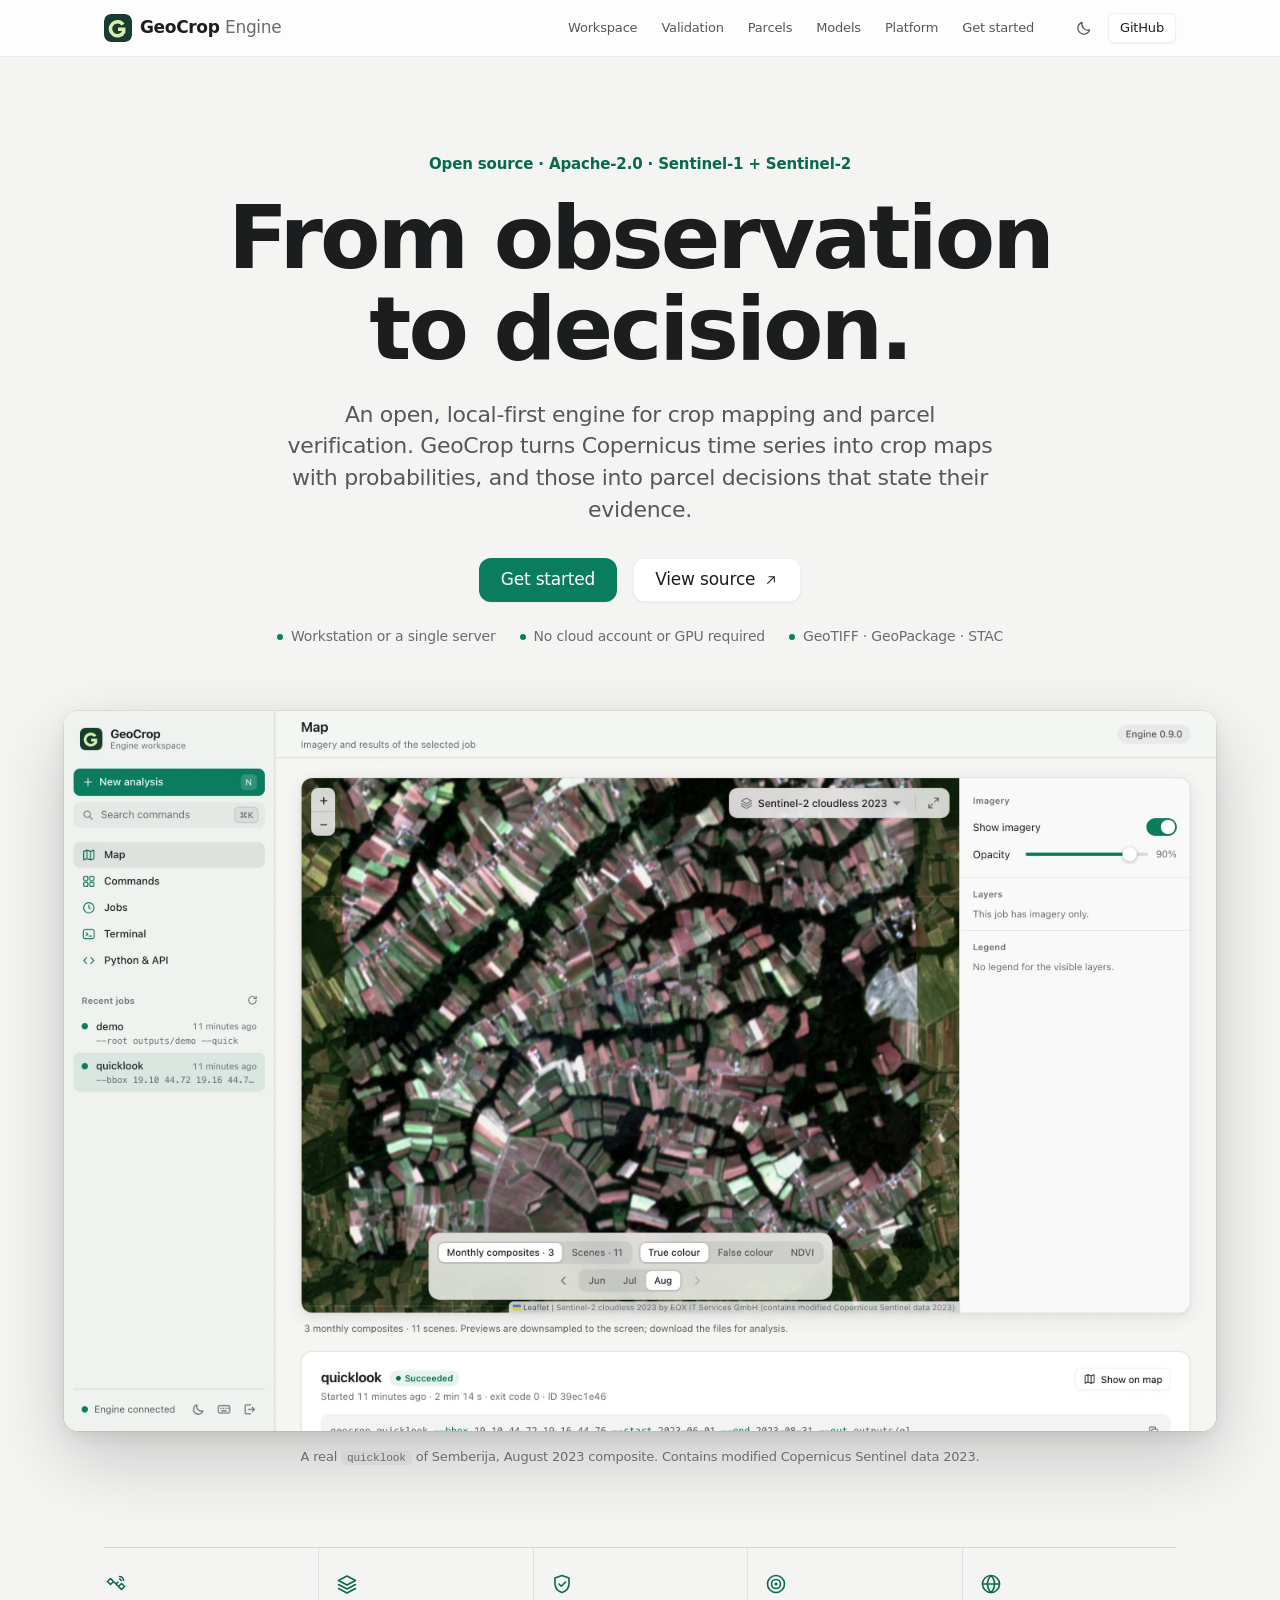
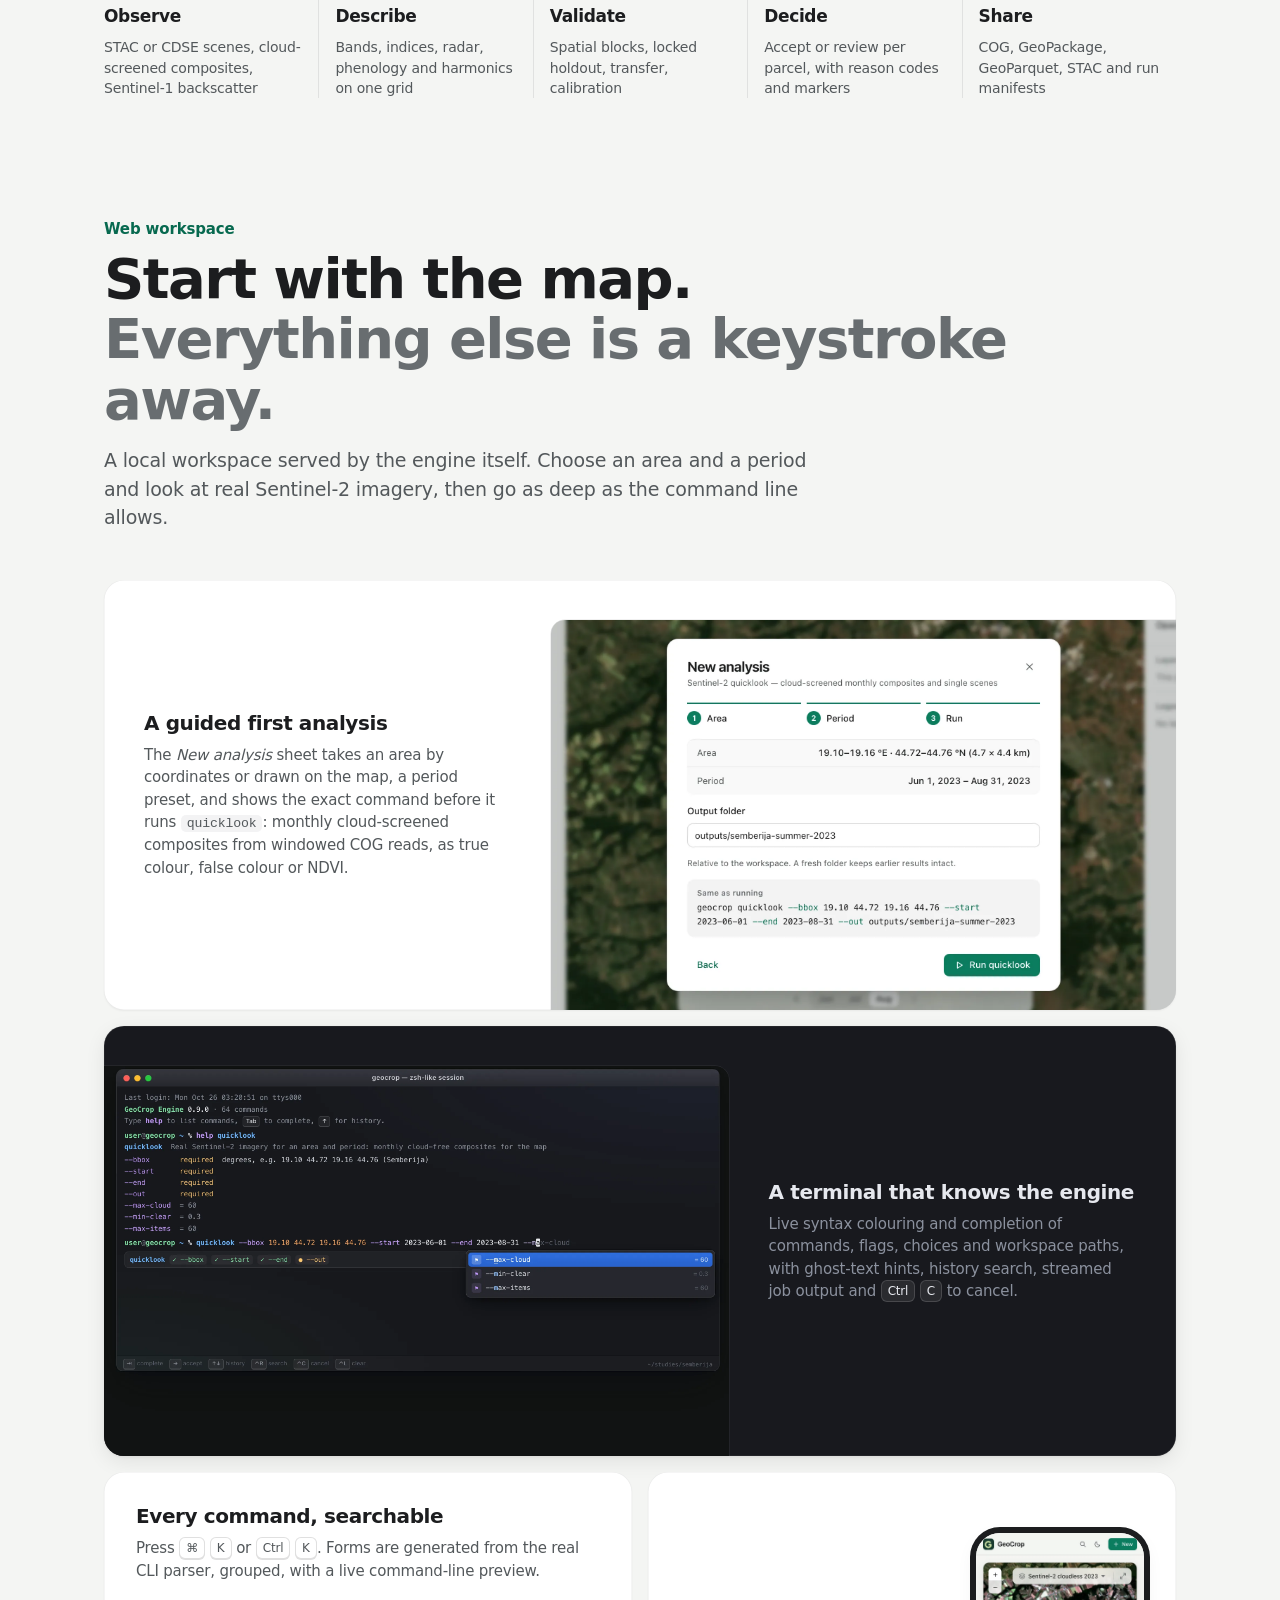
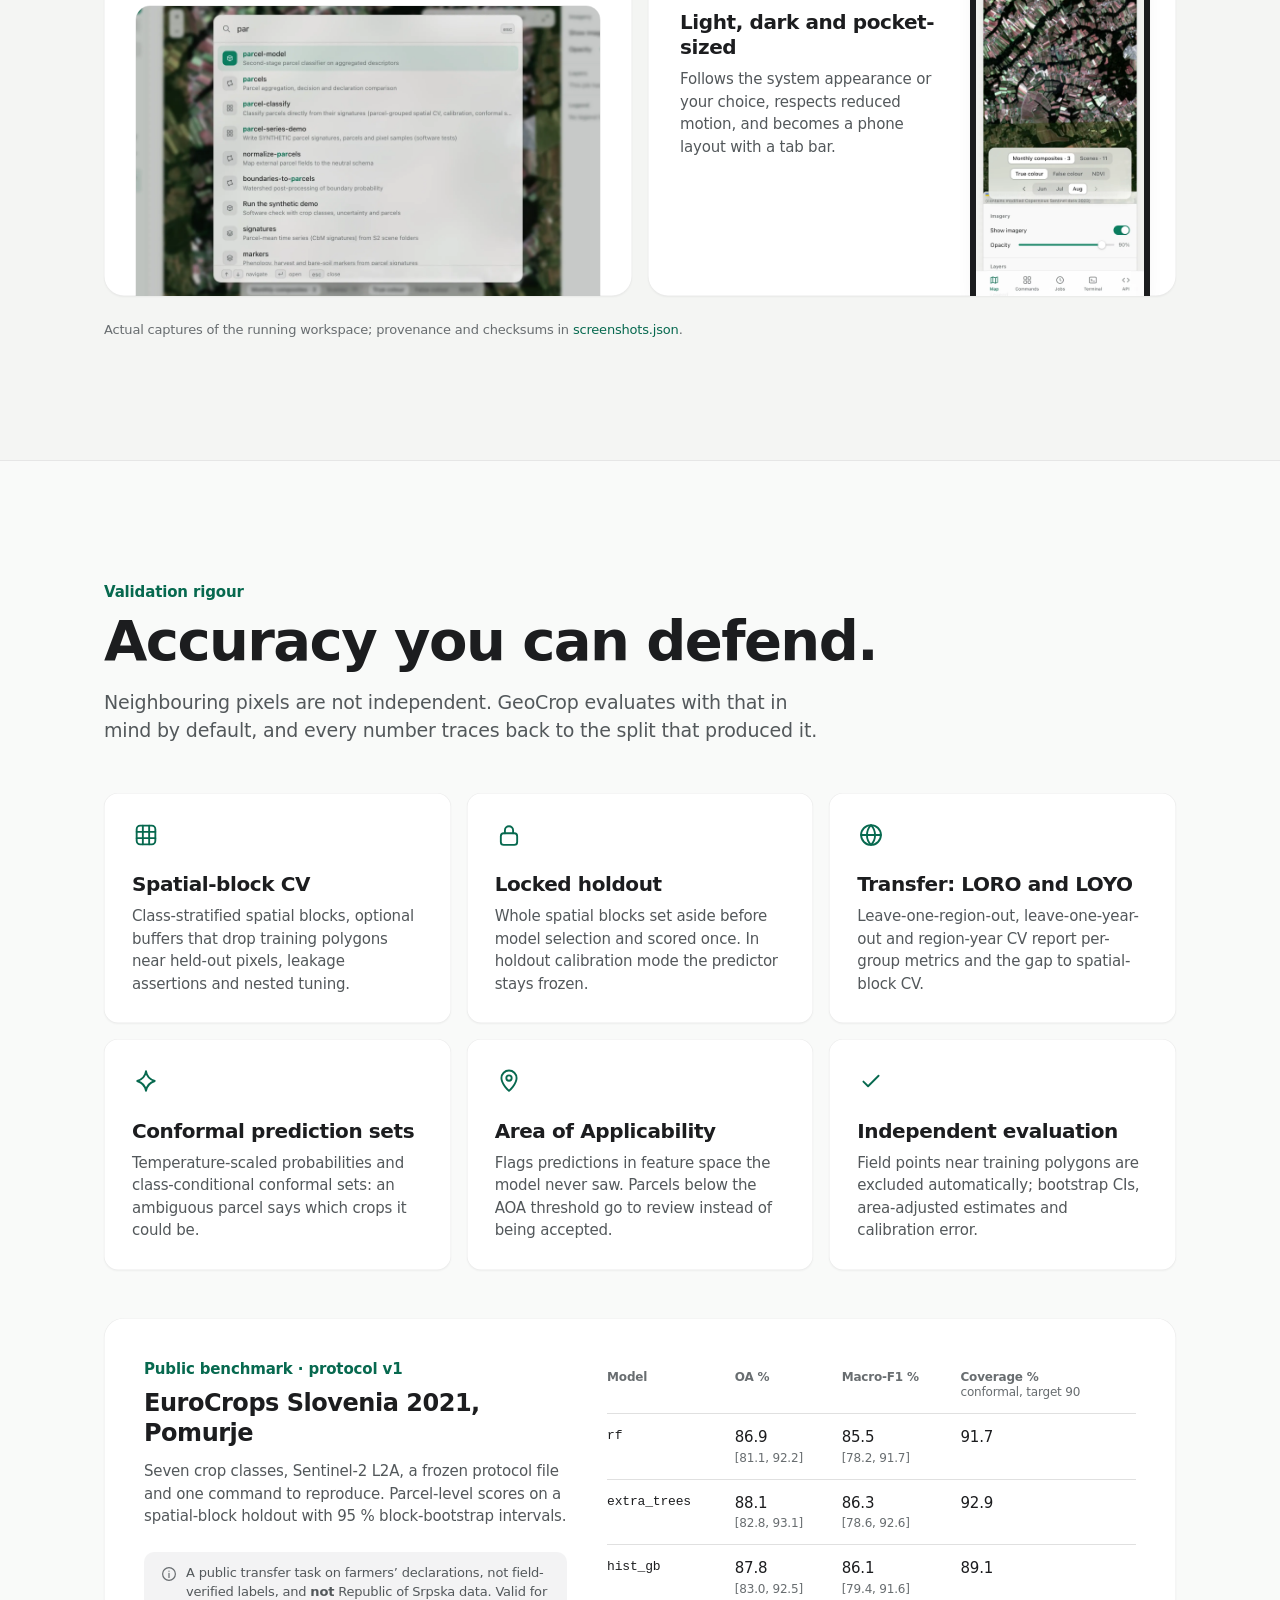
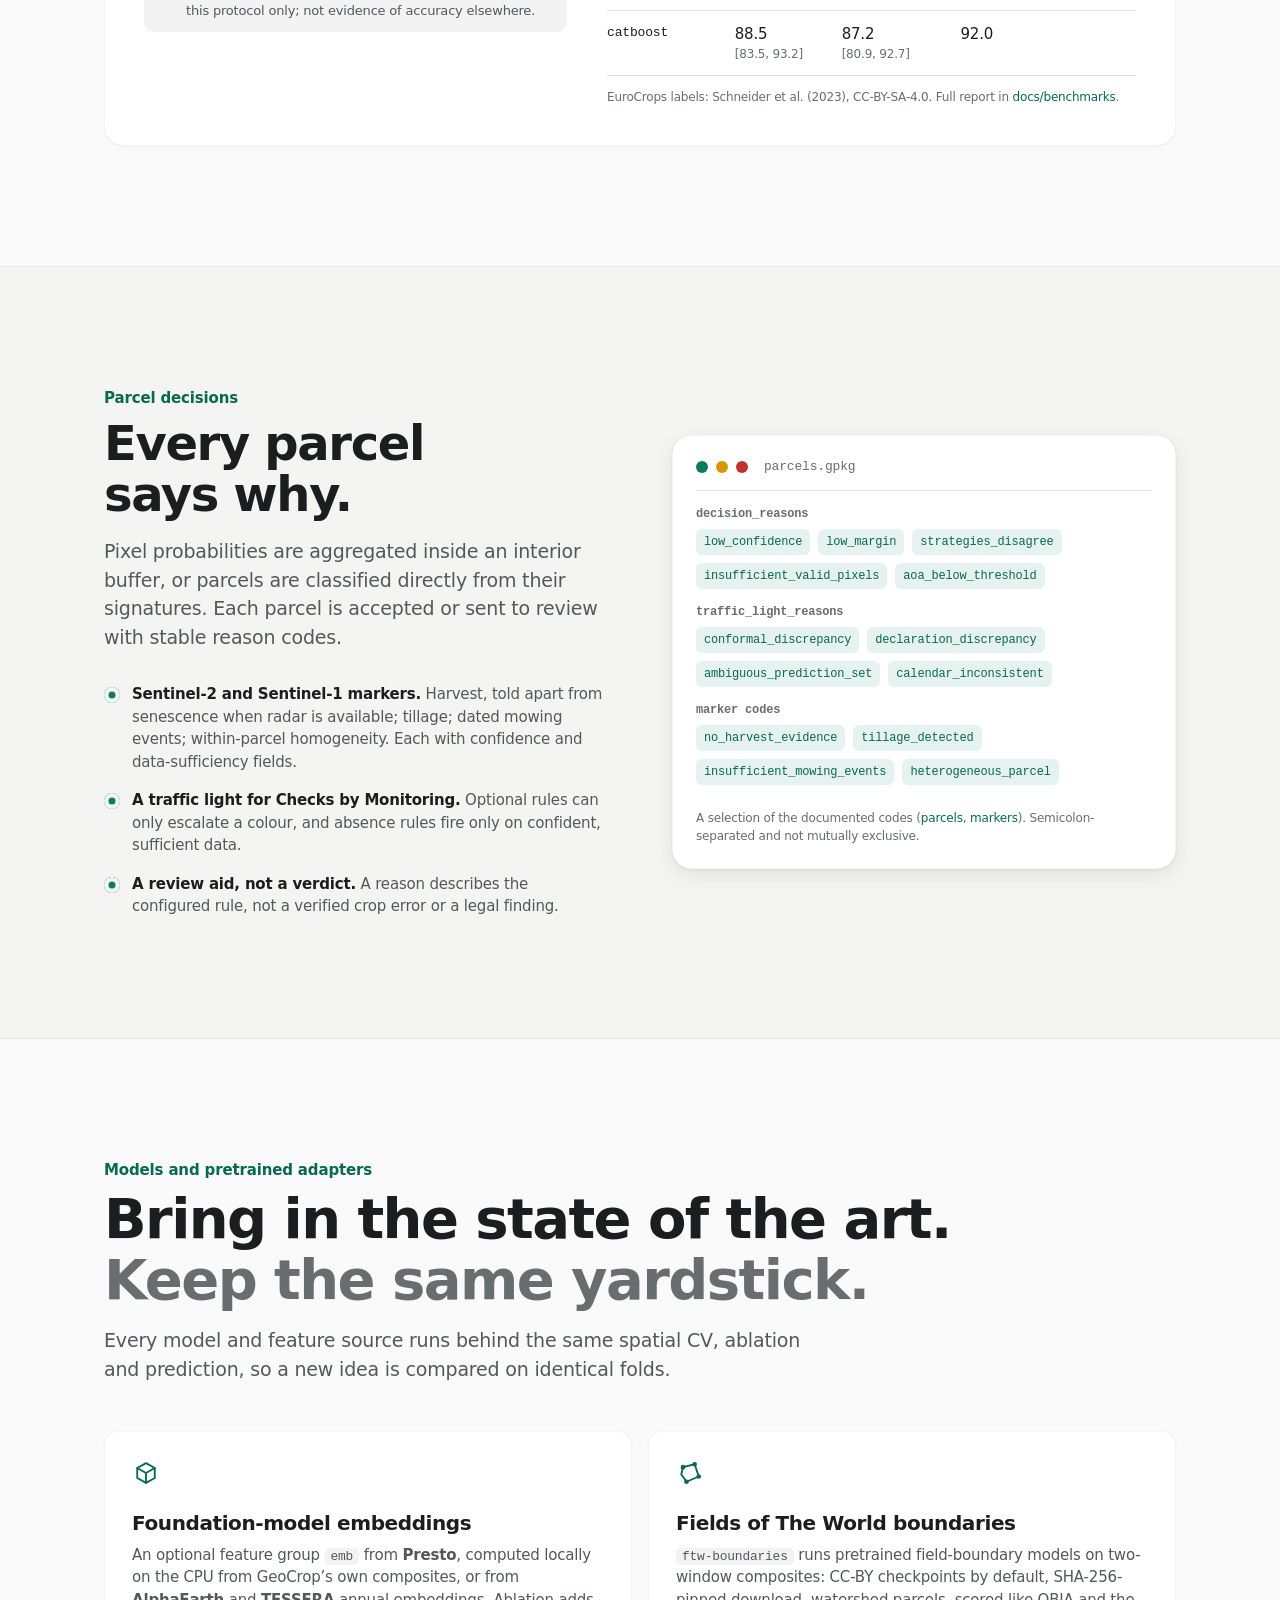
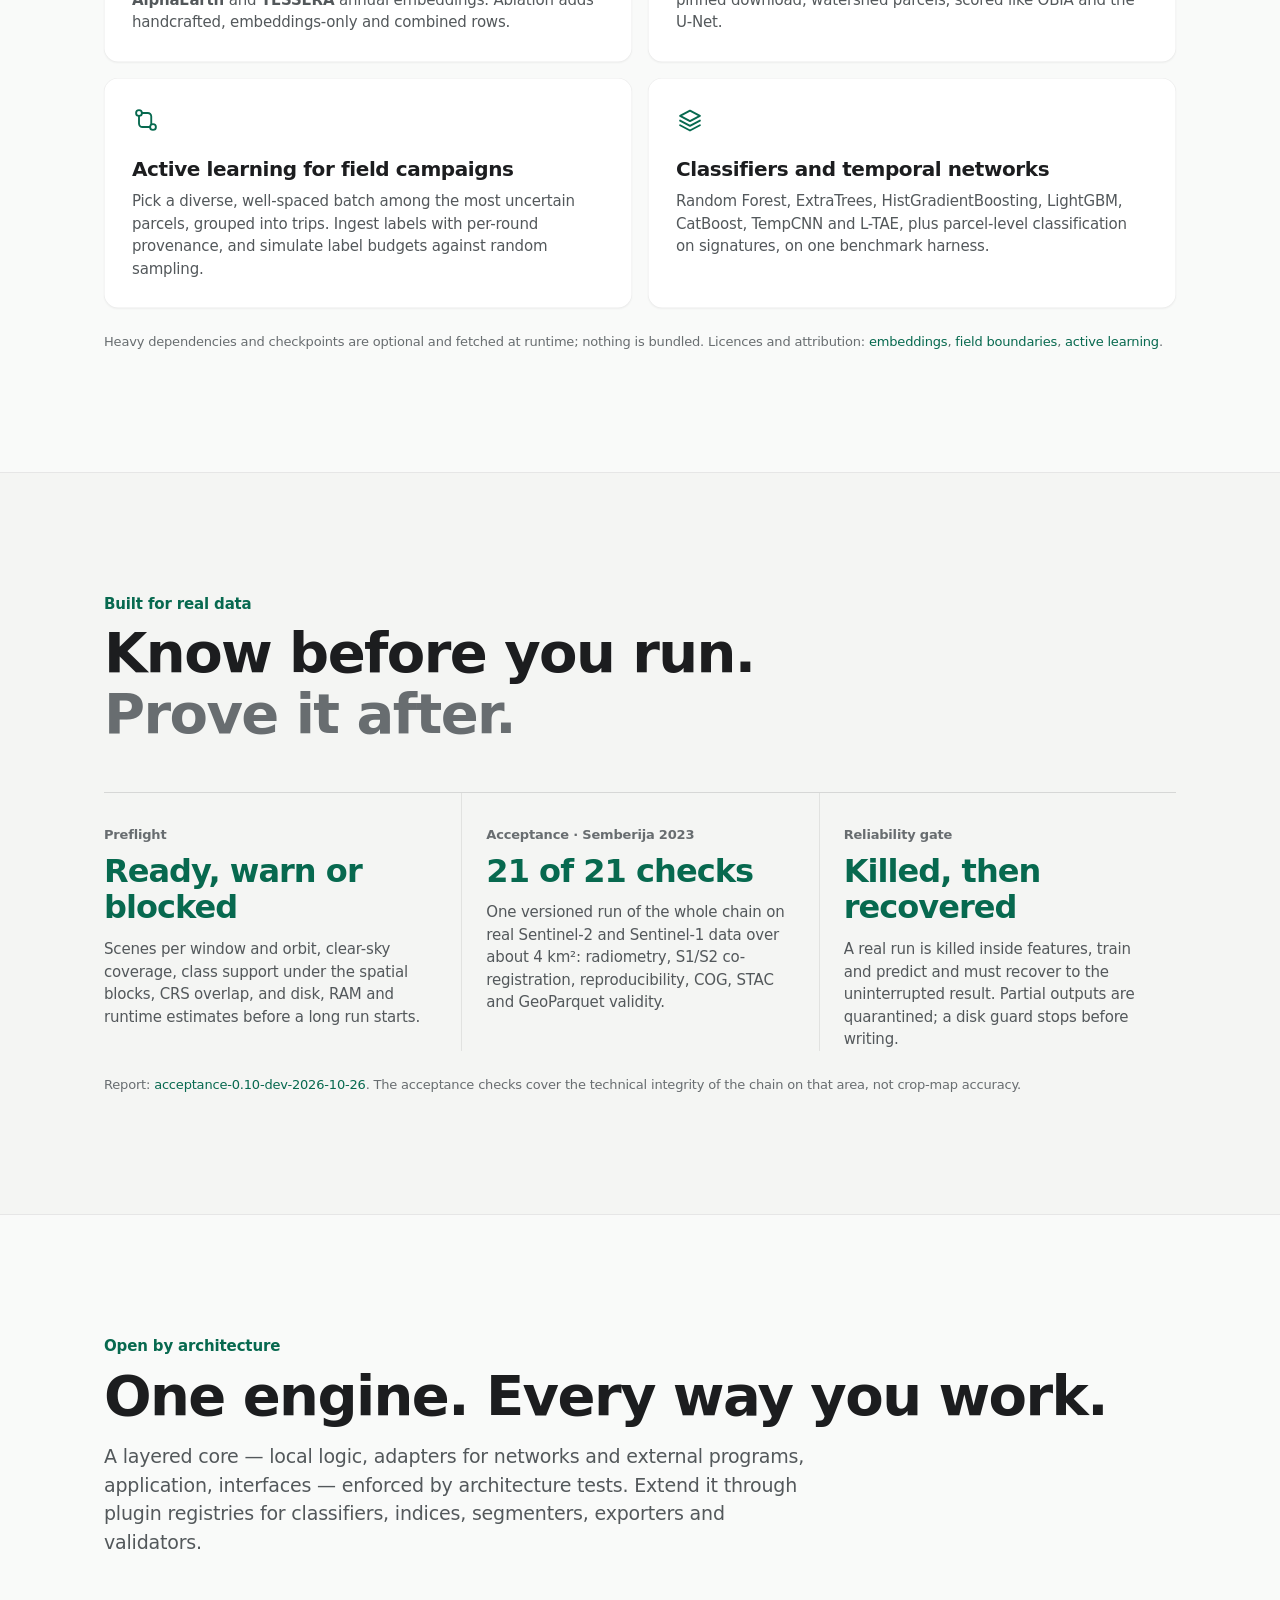
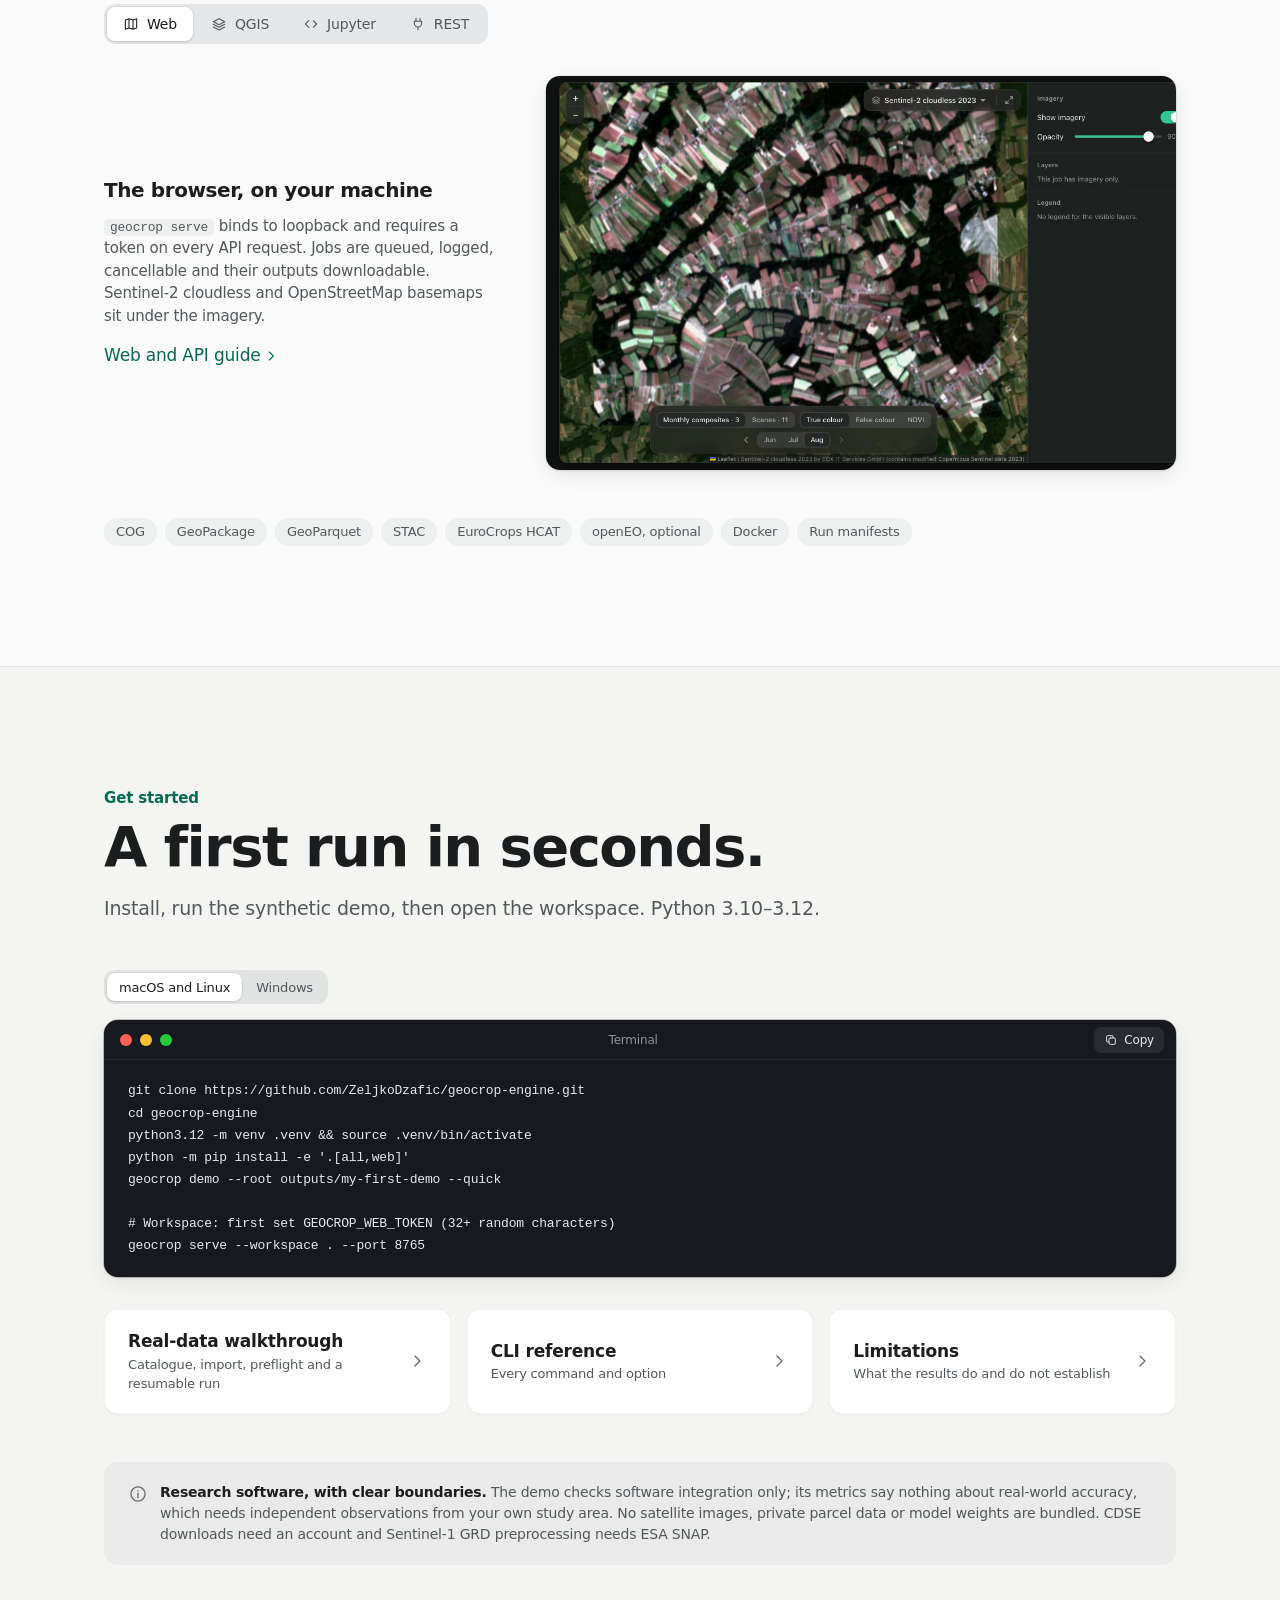
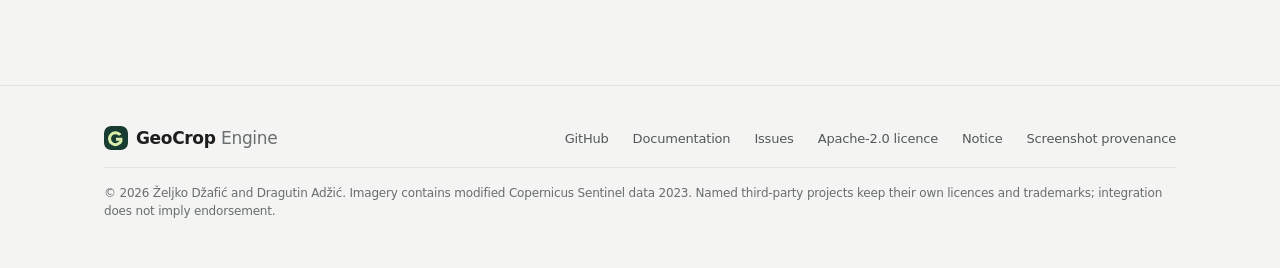
==== commit b64f5d31: "Make documentation consistent with the code; add tools/check_docs.py Rewrite README (install via pip" ====
--- a/website/index.html
+++ b/website/index.html
@@ -363,7 +363,7 @@
           <div class="code-bar"><span class="dots" aria-hidden="true"><i></i><i></i><i></i></span><span>Terminal</span><button class="copy" type="button" data-copy="code-unix"><svg class="icon"><use href="#i-copy"/></svg><span>Copy</span></button></div>
 <pre><code id="code-unix">git clone https://github.com/ZeljkoDzafic/geocrop-engine.git
 cd geocrop-engine
-python3 -m venv .venv &amp;&amp; source .venv/bin/activate
+python3.12 -m venv .venv &amp;&amp; source .venv/bin/activate
 python -m pip install -e '.[all,web]'
 geocrop demo --root outputs/my-first-demo --quick
 
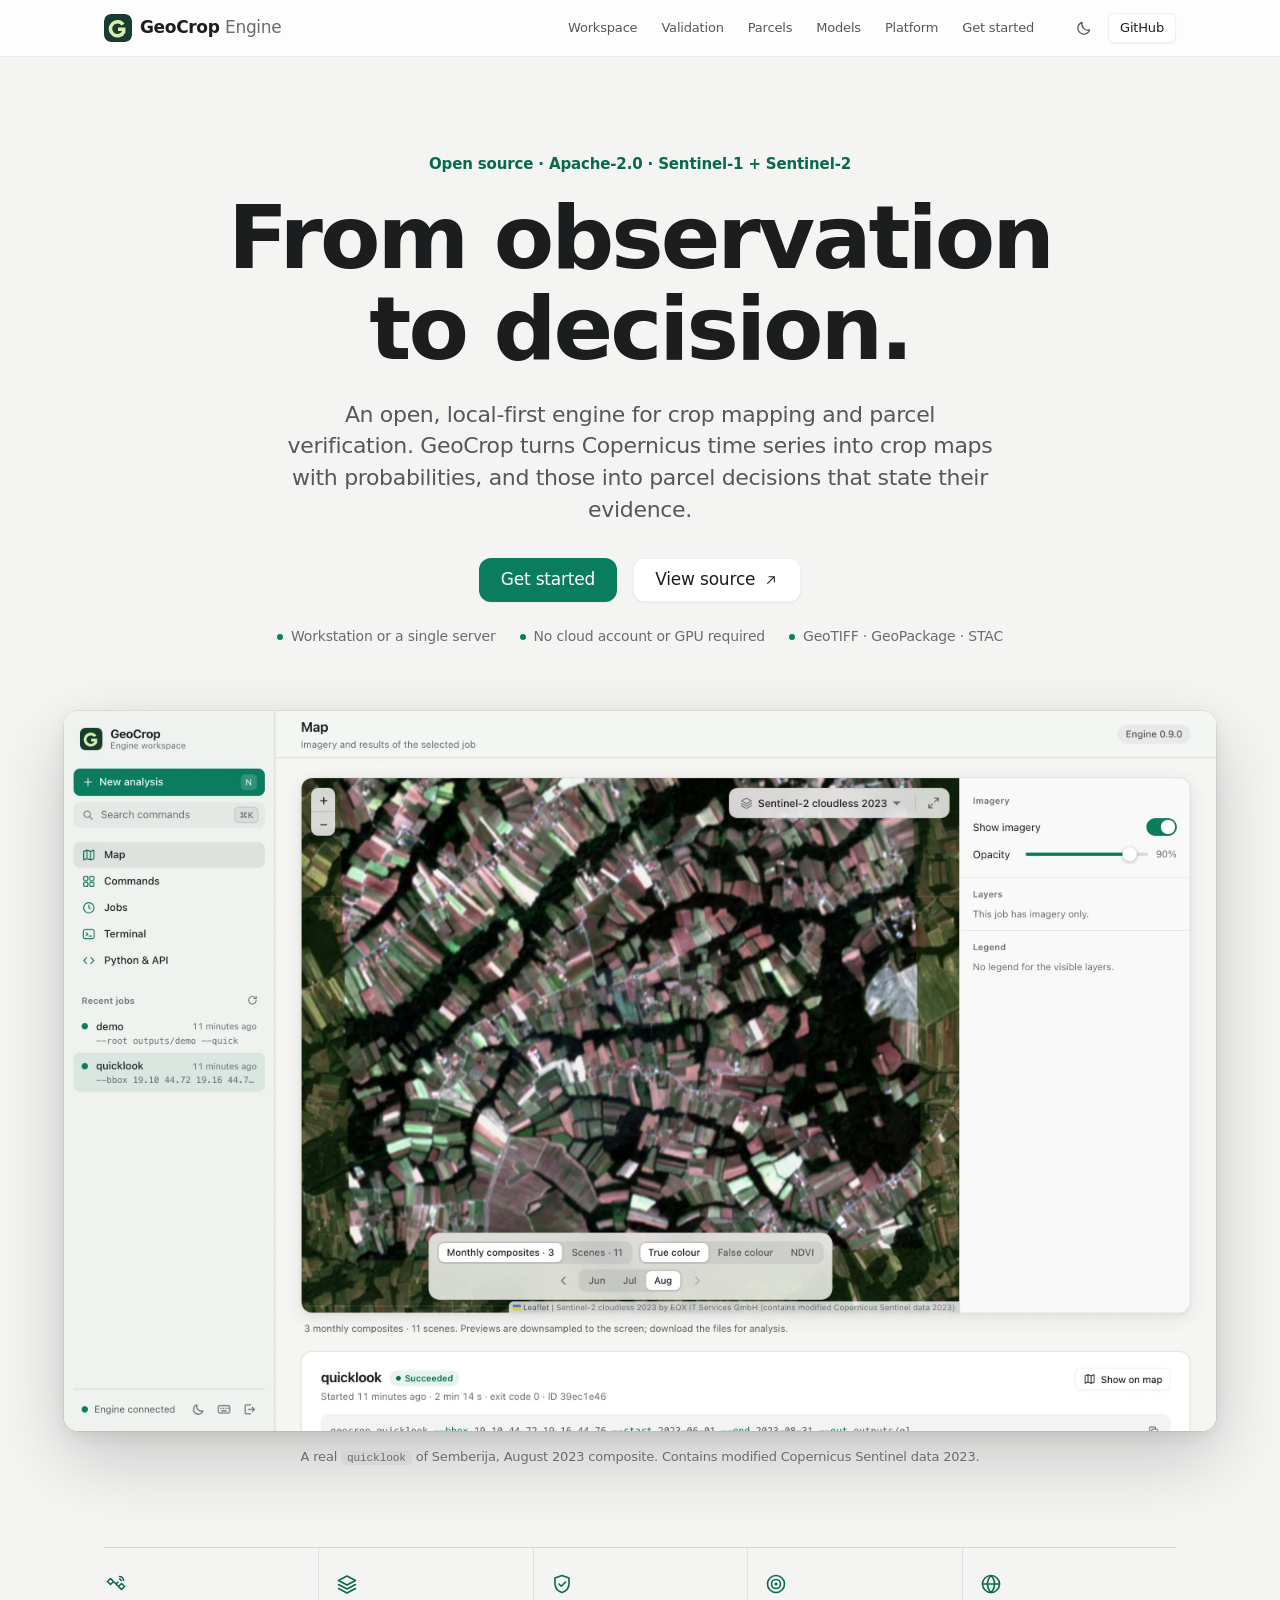
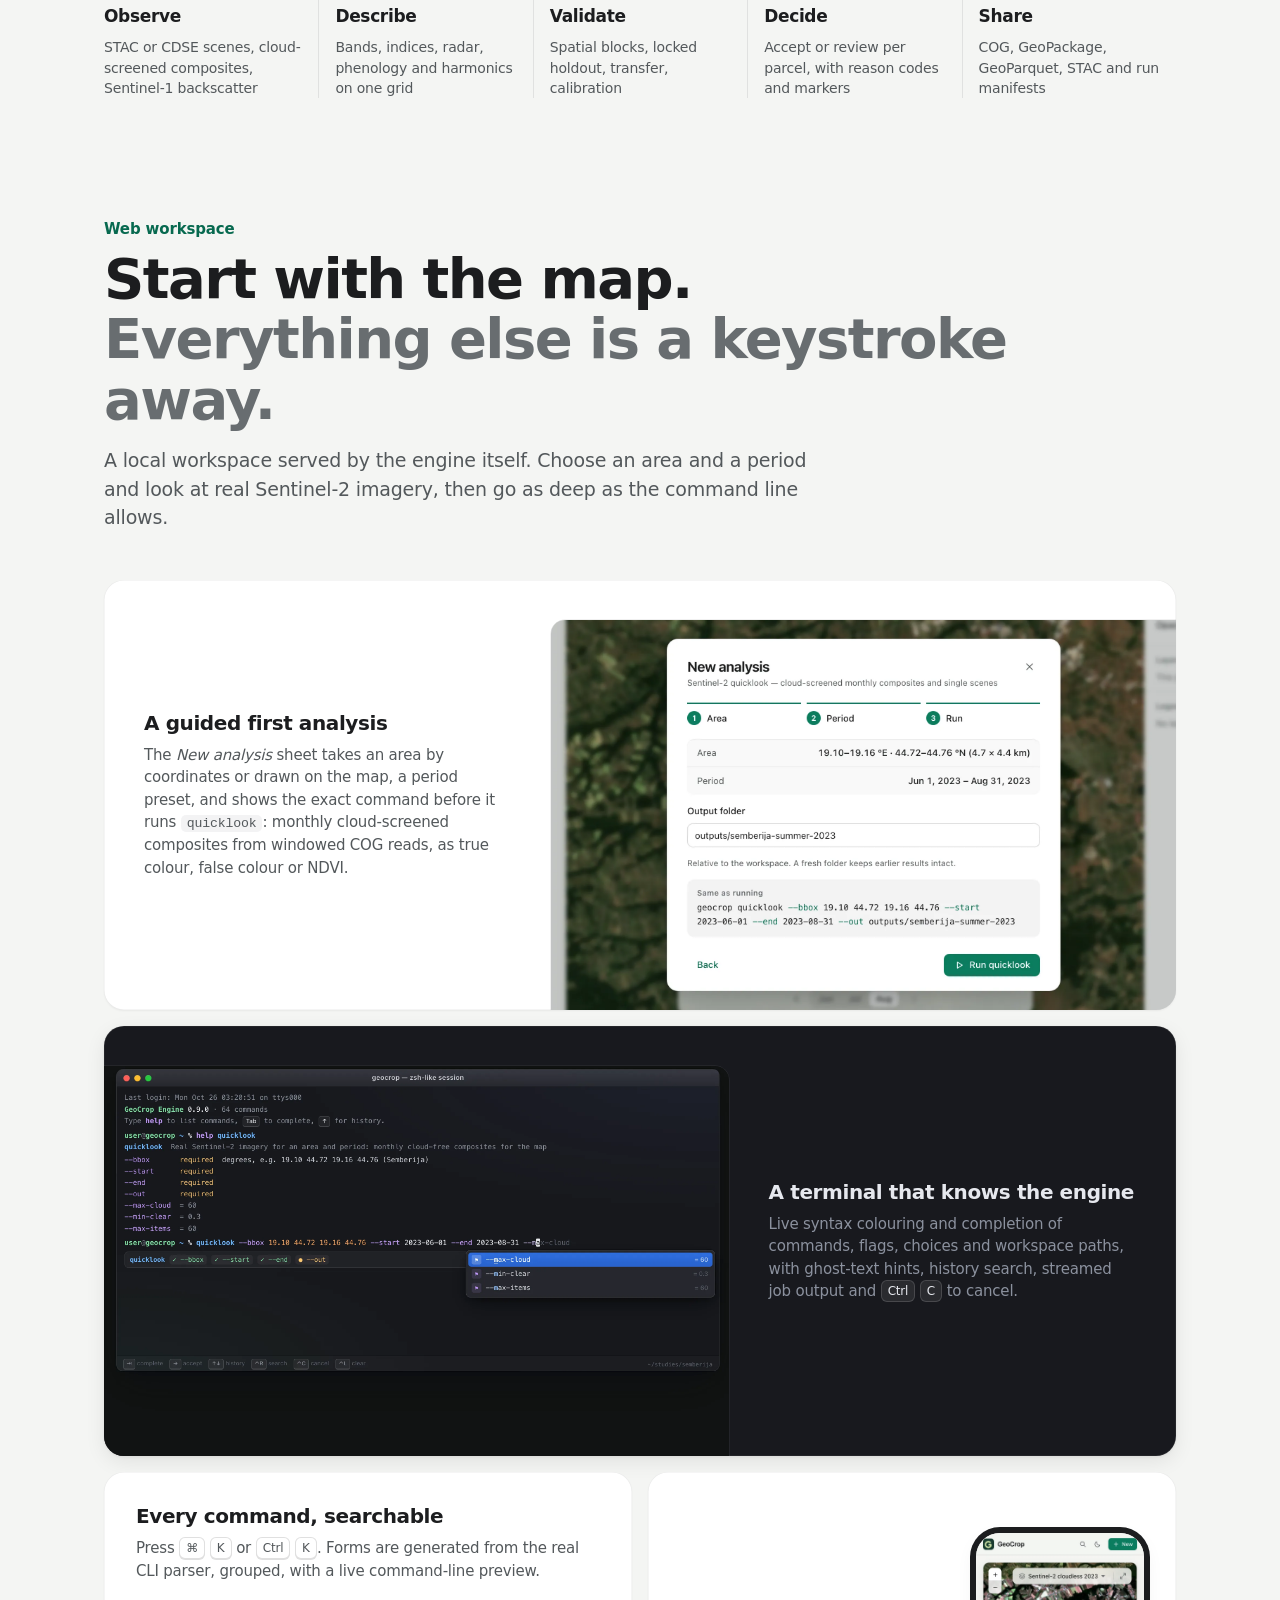
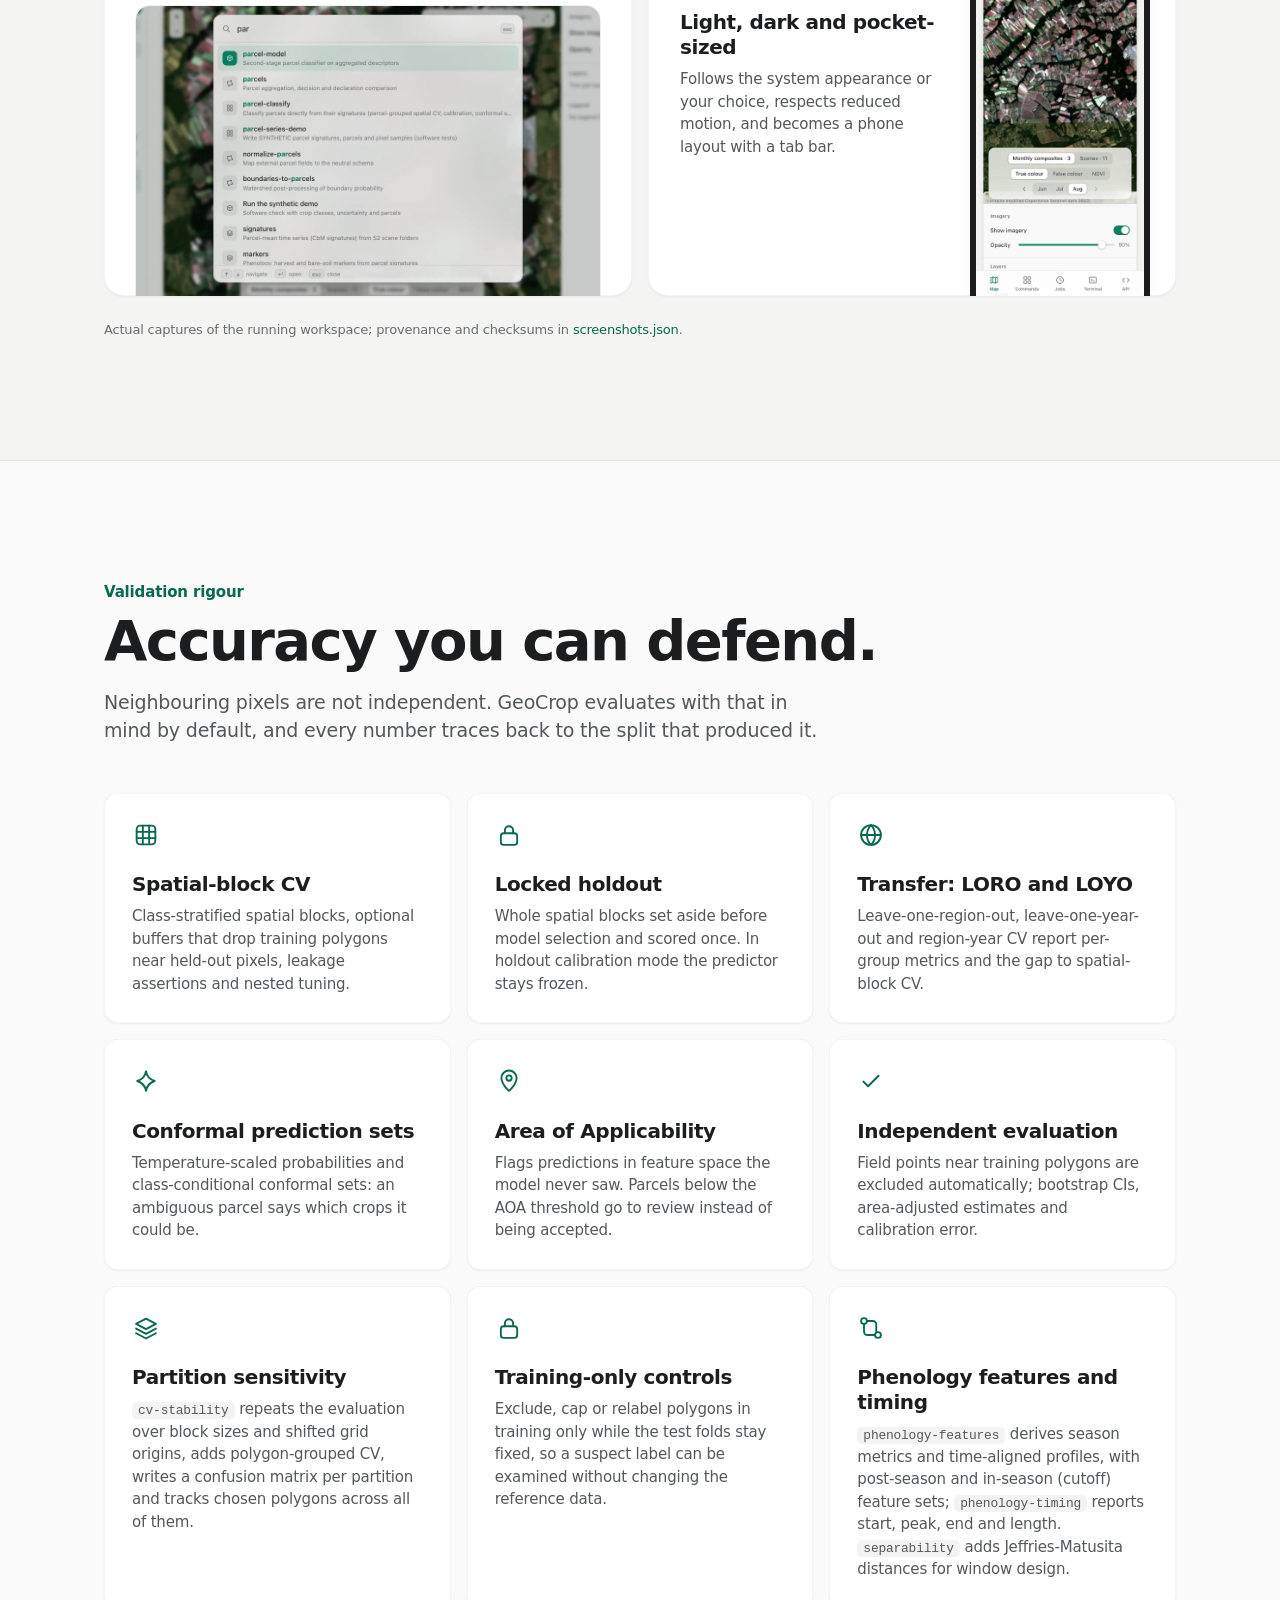
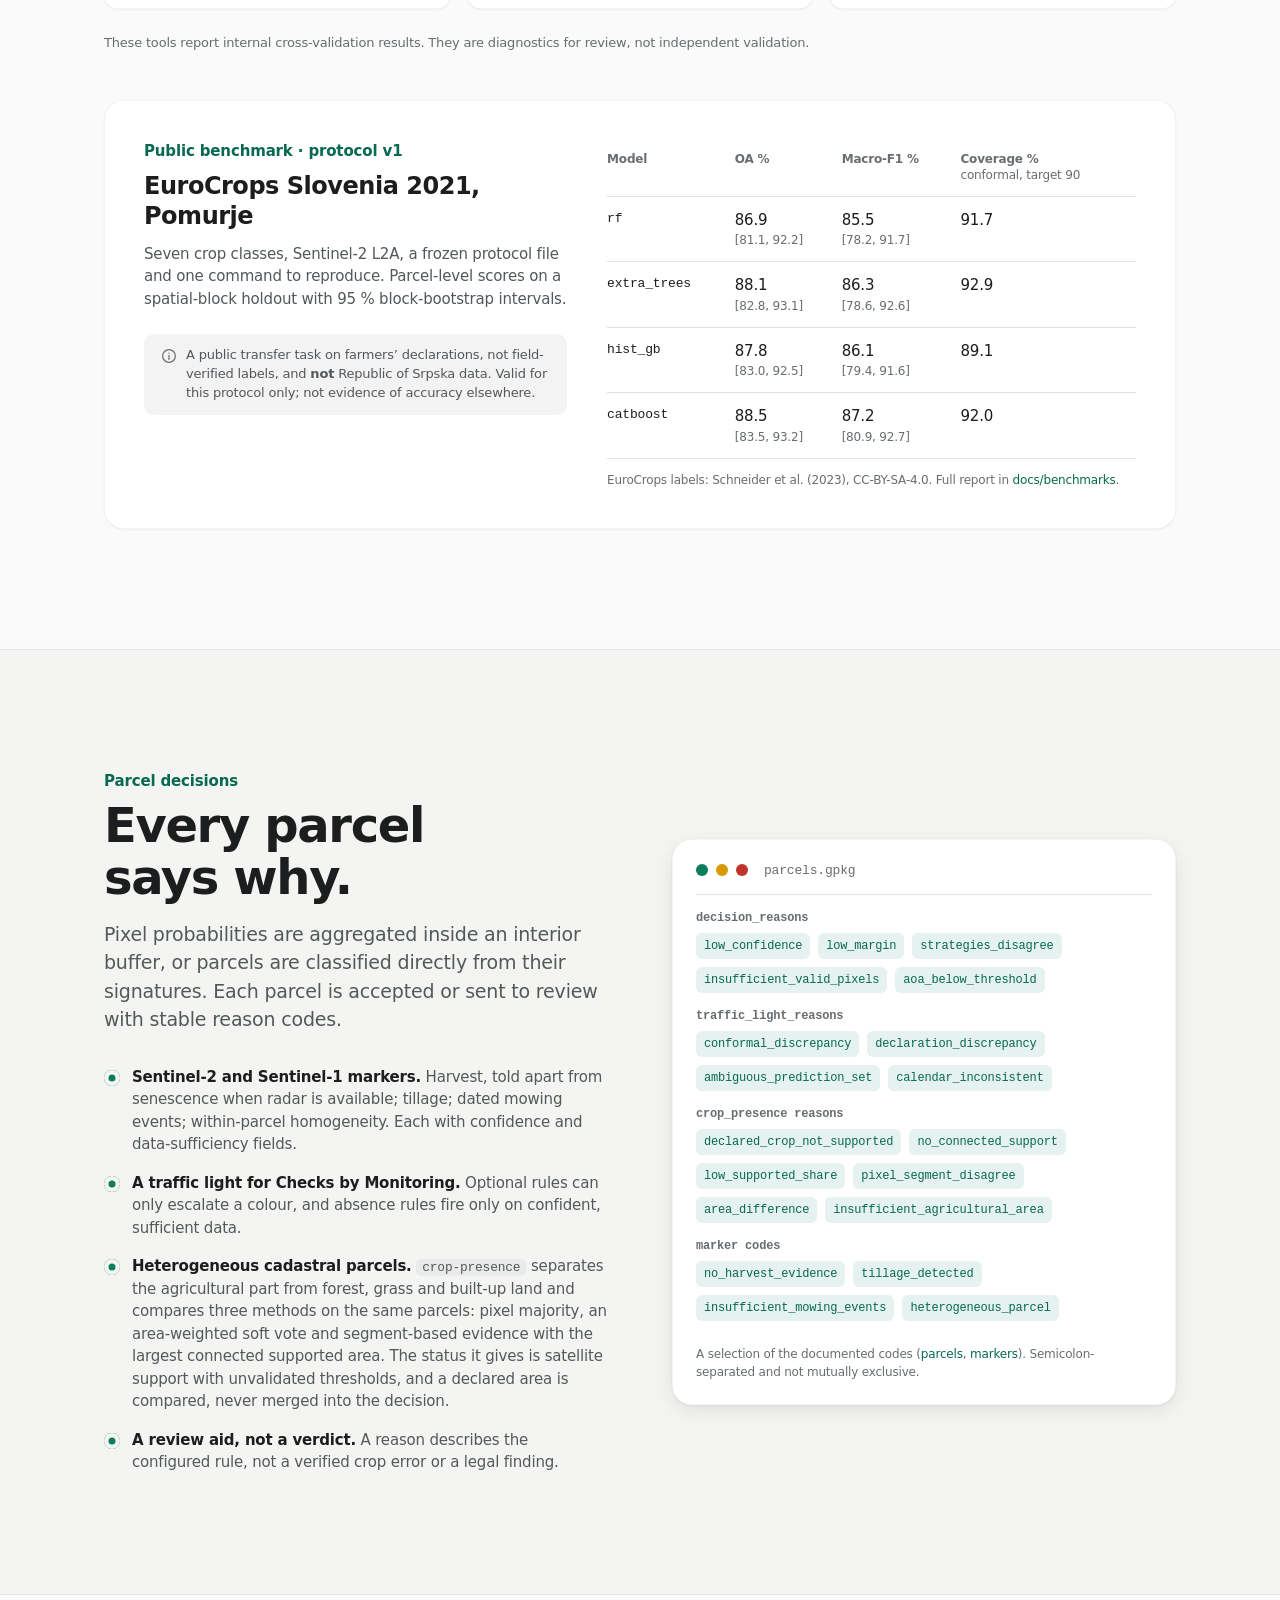
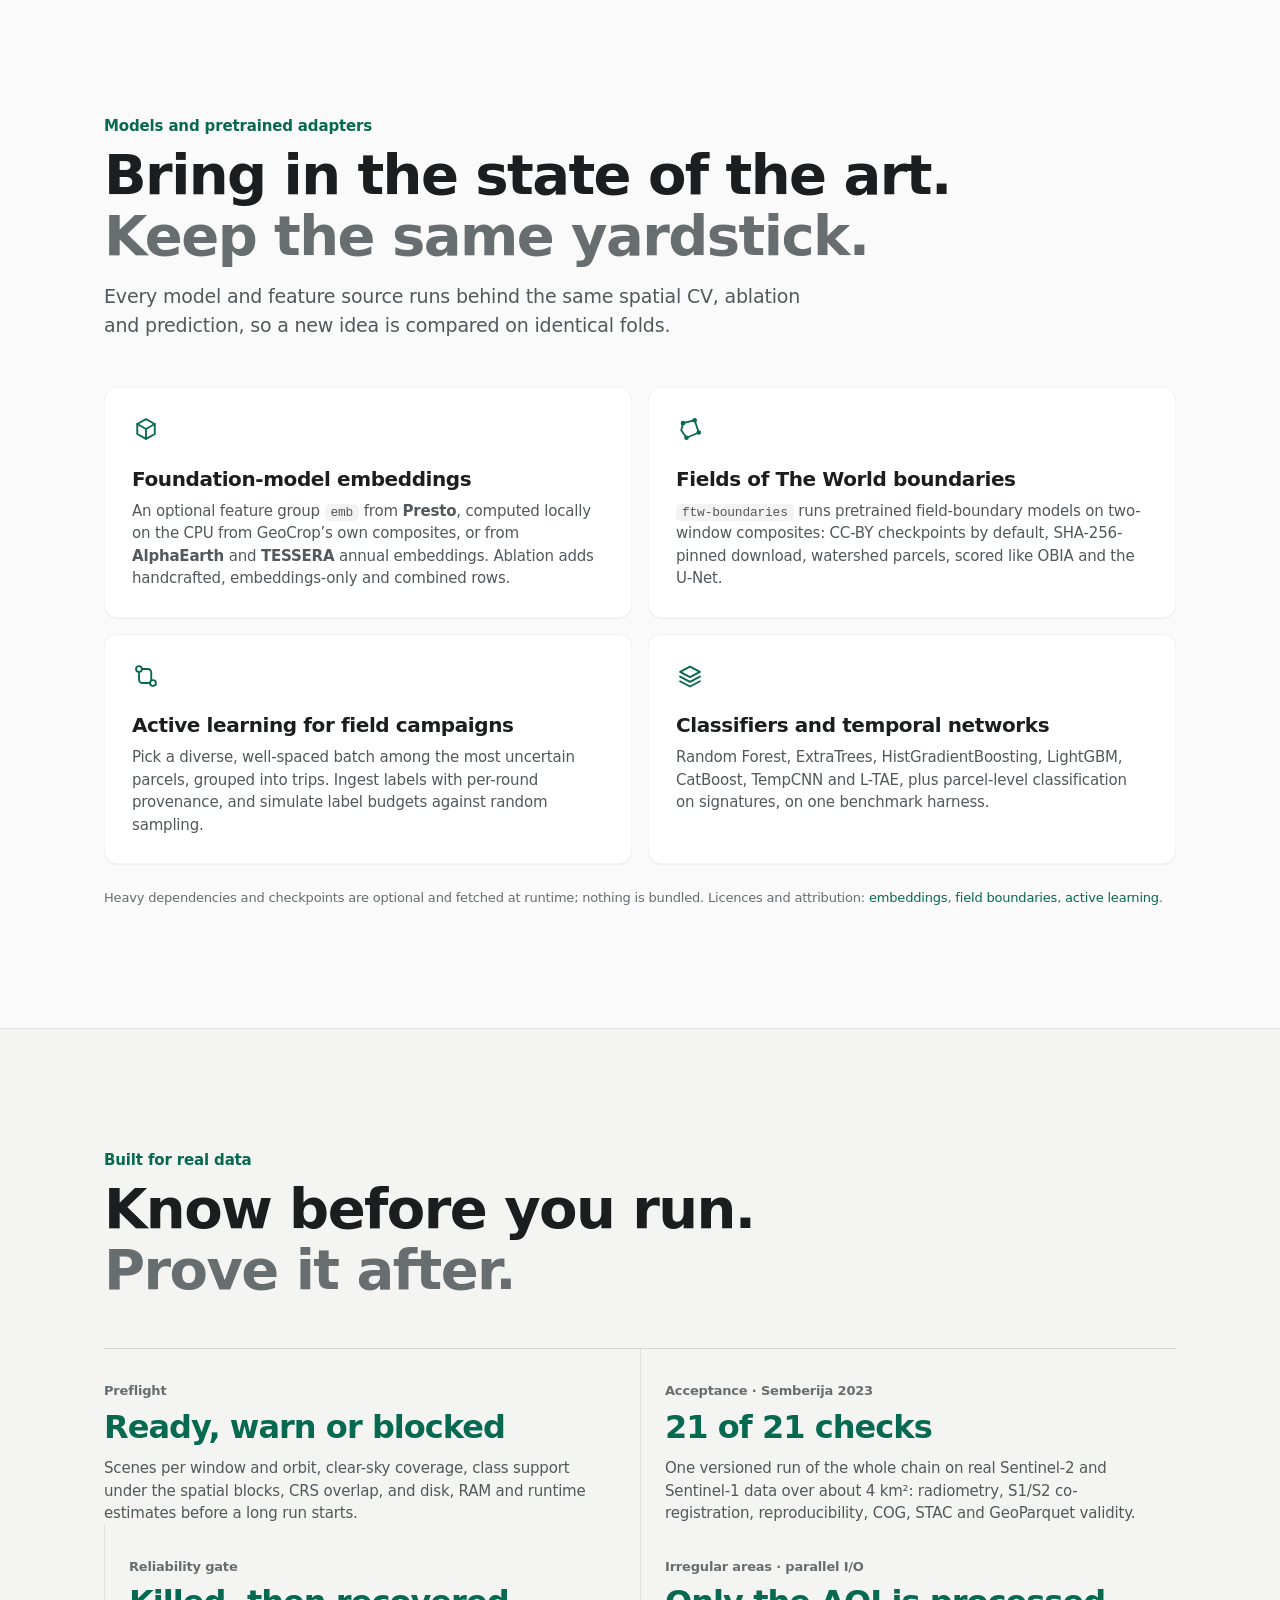
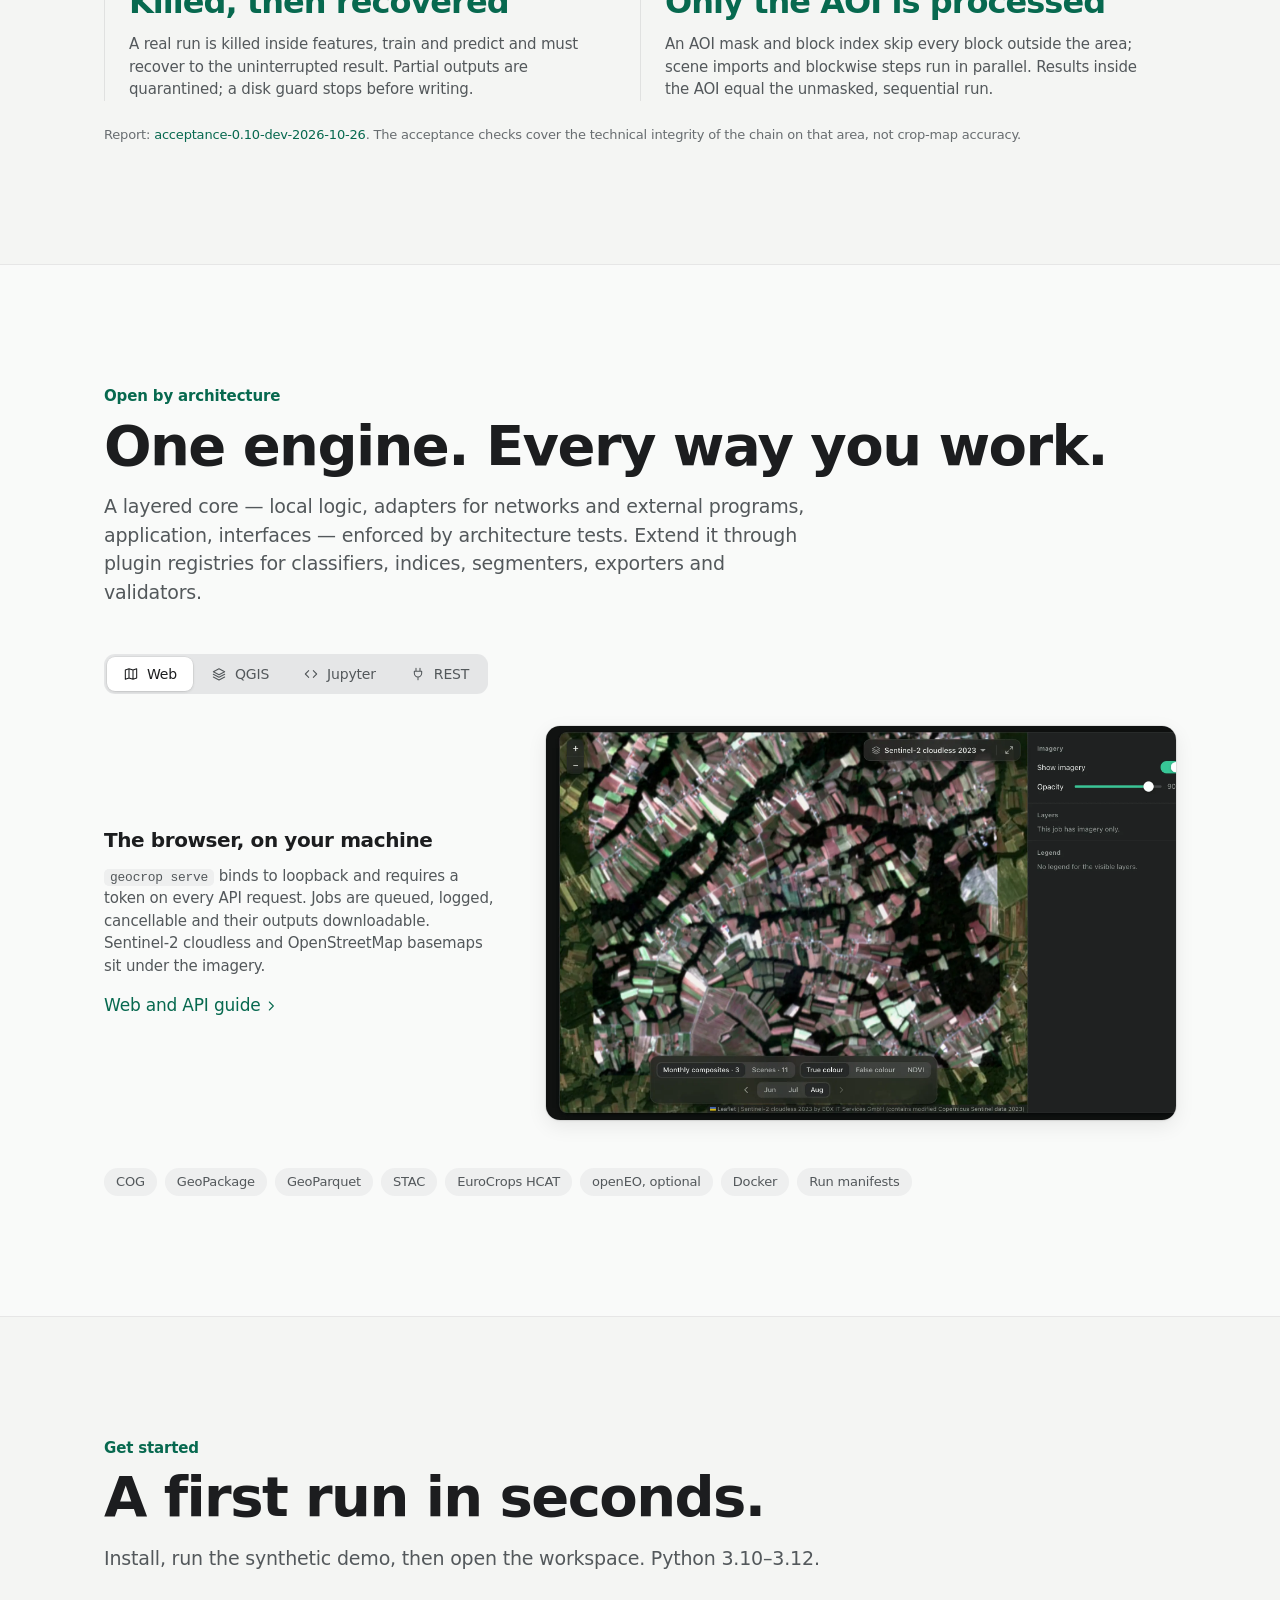
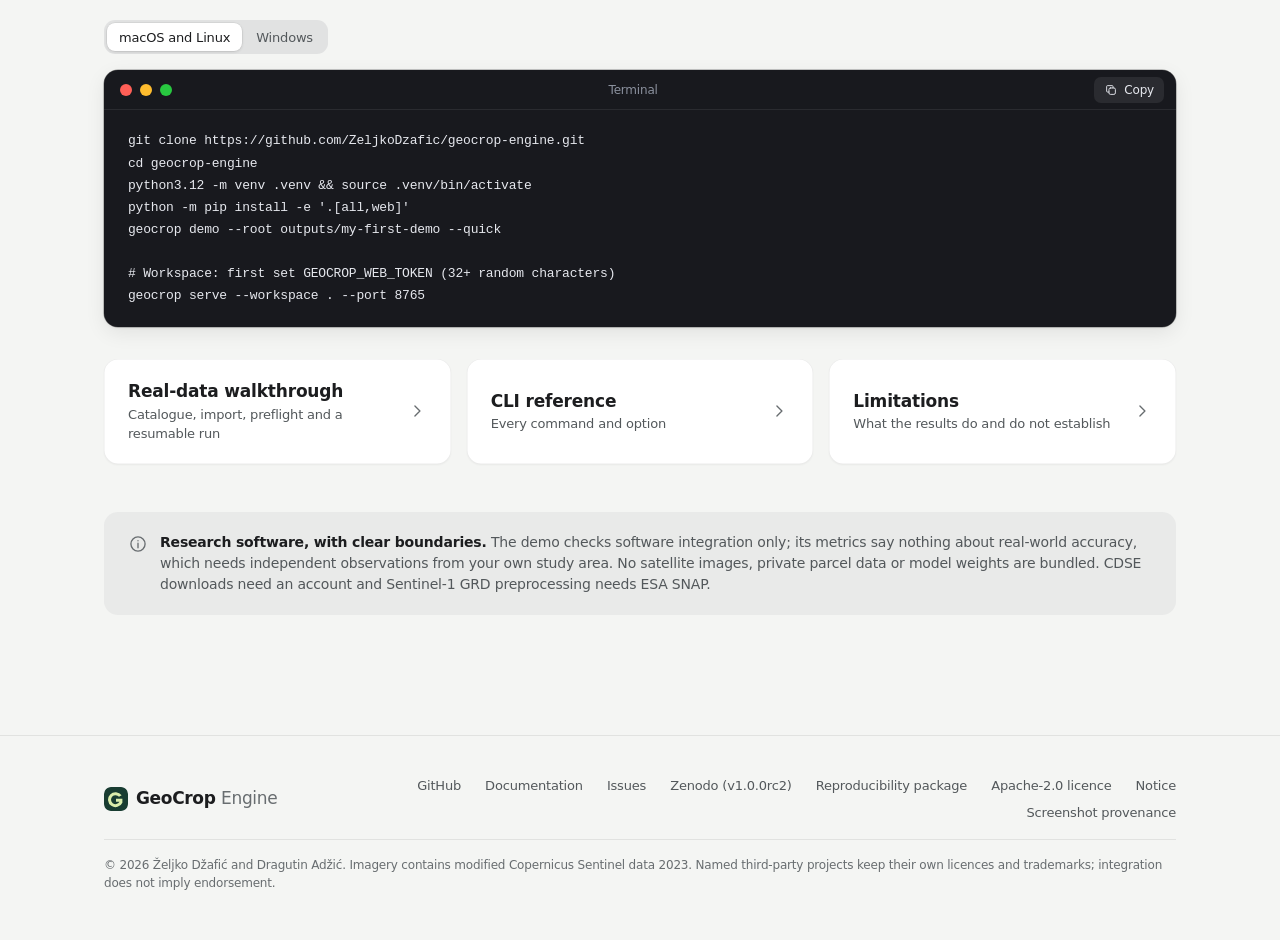
==== commit 54d09a0a: "crop-presence: declared crop in heterogeneous parcels (pixel majority, area-weighted soft vote, segm" ====
--- a/website/index.html
+++ b/website/index.html
@@ -178,7 +178,11 @@
         <article class="card"><svg class="icon card-icon"><use href="#i-sparkle"/></svg><h3>Conformal prediction sets</h3><p>Temperature-scaled probabilities and class-conditional conformal sets: an ambiguous parcel says which crops it could be.</p></article>
         <article class="card"><svg class="icon card-icon"><use href="#i-pin"/></svg><h3>Area of Applicability</h3><p>Flags predictions in feature space the model never saw. Parcels below the AOA threshold go to review instead of being accepted.</p></article>
         <article class="card"><svg class="icon card-icon"><use href="#i-check"/></svg><h3>Independent evaluation</h3><p>Field points near training polygons are excluded automatically; bootstrap CIs, area-adjusted estimates and calibration error.</p></article>
-      </div>
+        <article class="card"><svg class="icon card-icon"><use href="#i-layers"/></svg><h3>Partition sensitivity</h3><p><code>cv-stability</code> repeats the evaluation over block sizes and shifted grid origins, adds polygon-grouped CV, writes a confusion matrix per partition and tracks chosen polygons across all of them.</p></article>
+        <article class="card"><svg class="icon card-icon"><use href="#i-lock"/></svg><h3>Training-only controls</h3><p>Exclude, cap or relabel polygons in training only while the test folds stay fixed, so a suspect label can be examined without changing the reference data.</p></article>
+        <article class="card"><svg class="icon card-icon"><use href="#i-flow"/></svg><h3>Phenology features and timing</h3><p><code>phenology-features</code> derives season metrics and time-aligned profiles, with post-season and in-season (cutoff) feature sets; <code>phenology-timing</code> reports start, peak, end and length. <code>separability</code> adds Jeffries-Matusita distances for window design.</p></article>
+      </div>
+      <p class="fineprint">These tools report internal cross-validation results. They are diagnostics for review, not independent validation.</p>
 
       <div class="benchmark">
         <div class="benchmark-copy">
@@ -212,6 +216,7 @@
         <ul class="list">
           <li><strong>Sentinel-2 and Sentinel-1 markers.</strong> Harvest, told apart from senescence when radar is available; tillage; dated mowing events; within-parcel homogeneity. Each with confidence and data-sufficiency fields.</li>
           <li><strong>A traffic light for Checks by Monitoring.</strong> Optional rules can only escalate a colour, and absence rules fire only on confident, sufficient data.</li>
+          <li><strong>Heterogeneous cadastral parcels.</strong> <code>crop-presence</code> separates the agricultural part from forest, grass and built-up land and compares three methods on the same parcels: pixel majority, an area-weighted soft vote and segment-based evidence with the largest connected supported area. The status it gives is satellite support with unvalidated thresholds, and a declared area is compared, never merged into the decision.</li>
           <li><strong>A review aid, not a verdict.</strong> A reason describes the configured rule, not a verified crop error or a legal finding.</li>
         </ul>
       </div>
@@ -222,6 +227,8 @@
           <dd><code>low_confidence</code> <code>low_margin</code> <code>strategies_disagree</code> <code>insufficient_valid_pixels</code> <code>aoa_below_threshold</code></dd>
           <dt>traffic_light_reasons</dt>
           <dd><code>conformal_discrepancy</code> <code>declaration_discrepancy</code> <code>ambiguous_prediction_set</code> <code>calendar_inconsistent</code></dd>
+          <dt>crop_presence reasons</dt>
+          <dd><code>declared_crop_not_supported</code> <code>no_connected_support</code> <code>low_supported_share</code> <code>pixel_segment_disagree</code> <code>area_difference</code> <code>insufficient_agricultural_area</code></dd>
           <dt>marker codes</dt>
           <dd><code>no_harvest_evidence</code> <code>tillage_detected</code> <code>insufficient_mowing_events</code> <code>heterogeneous_parcel</code></dd>
         </dl>
@@ -257,6 +264,7 @@
         <article class="stat"><p class="stat-label">Preflight</p><p class="stat-value">Ready, warn or blocked</p><p>Scenes per window and orbit, clear-sky coverage, class support under the spatial blocks, CRS overlap, and disk, RAM and runtime estimates before a long run starts.</p></article>
         <article class="stat"><p class="stat-label">Acceptance · Semberija 2023</p><p class="stat-value">21 of 21 checks</p><p>One versioned run of the whole chain on real Sentinel-2 and Sentinel-1 data over about 4&nbsp;km²: radiometry, S1/S2 co-registration, reproducibility, COG, STAC and GeoParquet validity.</p></article>
         <article class="stat"><p class="stat-label">Reliability gate</p><p class="stat-value">Killed, then recovered</p><p>A real run is killed inside features, train and predict and must recover to the uninterrupted result. Partial outputs are quarantined; a disk guard stops before writing.</p></article>
+        <article class="stat"><p class="stat-label">Irregular areas · parallel I/O</p><p class="stat-value">Only the AOI is processed</p><p>An AOI mask and block index skip every block outside the area; scene imports and blockwise steps run in parallel. Results inside the AOI equal the unmasked, sequential run.</p></article>
       </div>
       <p class="fineprint">Report: <a href="https://github.com/ZeljkoDzafic/geocrop-engine/blob/main/docs/acceptance/acceptance-0.10-dev-2026-10-26.md">acceptance-0.10-dev-2026-10-26</a>. The acceptance checks cover the technical integrity of the chain on that area, not crop-map accuracy.</p>
     </div>
@@ -405,6 +413,8 @@
       <a href="https://github.com/ZeljkoDzafic/geocrop-engine">GitHub</a>
       <a href="https://github.com/ZeljkoDzafic/geocrop-engine/blob/main/docs/index.md">Documentation</a>
       <a href="https://github.com/ZeljkoDzafic/geocrop-engine/issues">Issues</a>
+      <a href="https://doi.org/10.5281/zenodo.24078771">Zenodo (v1.0.0rc2)</a>
+      <a href="https://github.com/ZeljkoDzafic/geocrop-reproducibility">Reproducibility package</a>
       <a href="LICENSE.txt">Apache-2.0 licence</a>
       <a href="NOTICE.txt">Notice</a>
       <a href="assets/screenshots.json">Screenshot provenance</a>
--- a/website/assets/site.css
+++ b/website/assets/site.css
@@ -288,7 +288,7 @@
 .codes > p { margin-top: 24px; font-size: 12px; color: var(--text-3); }
 
 /* Reliability */
-.stats { display: grid; grid-template-columns: repeat(3, minmax(0, 1fr)); border-top: .5px solid var(--hairline-strong); }
+.stats { display: grid; grid-template-columns: repeat(2, minmax(0, 1fr)); border-top: .5px solid var(--hairline-strong); }
 .stat { padding: 32px 24px 0 0; min-width: 0; }
 .stat + .stat { padding-left: 24px; border-left: .5px solid var(--hairline); }
 .stat-label { font-size: 13px; font-weight: 600; color: var(--text-3); }
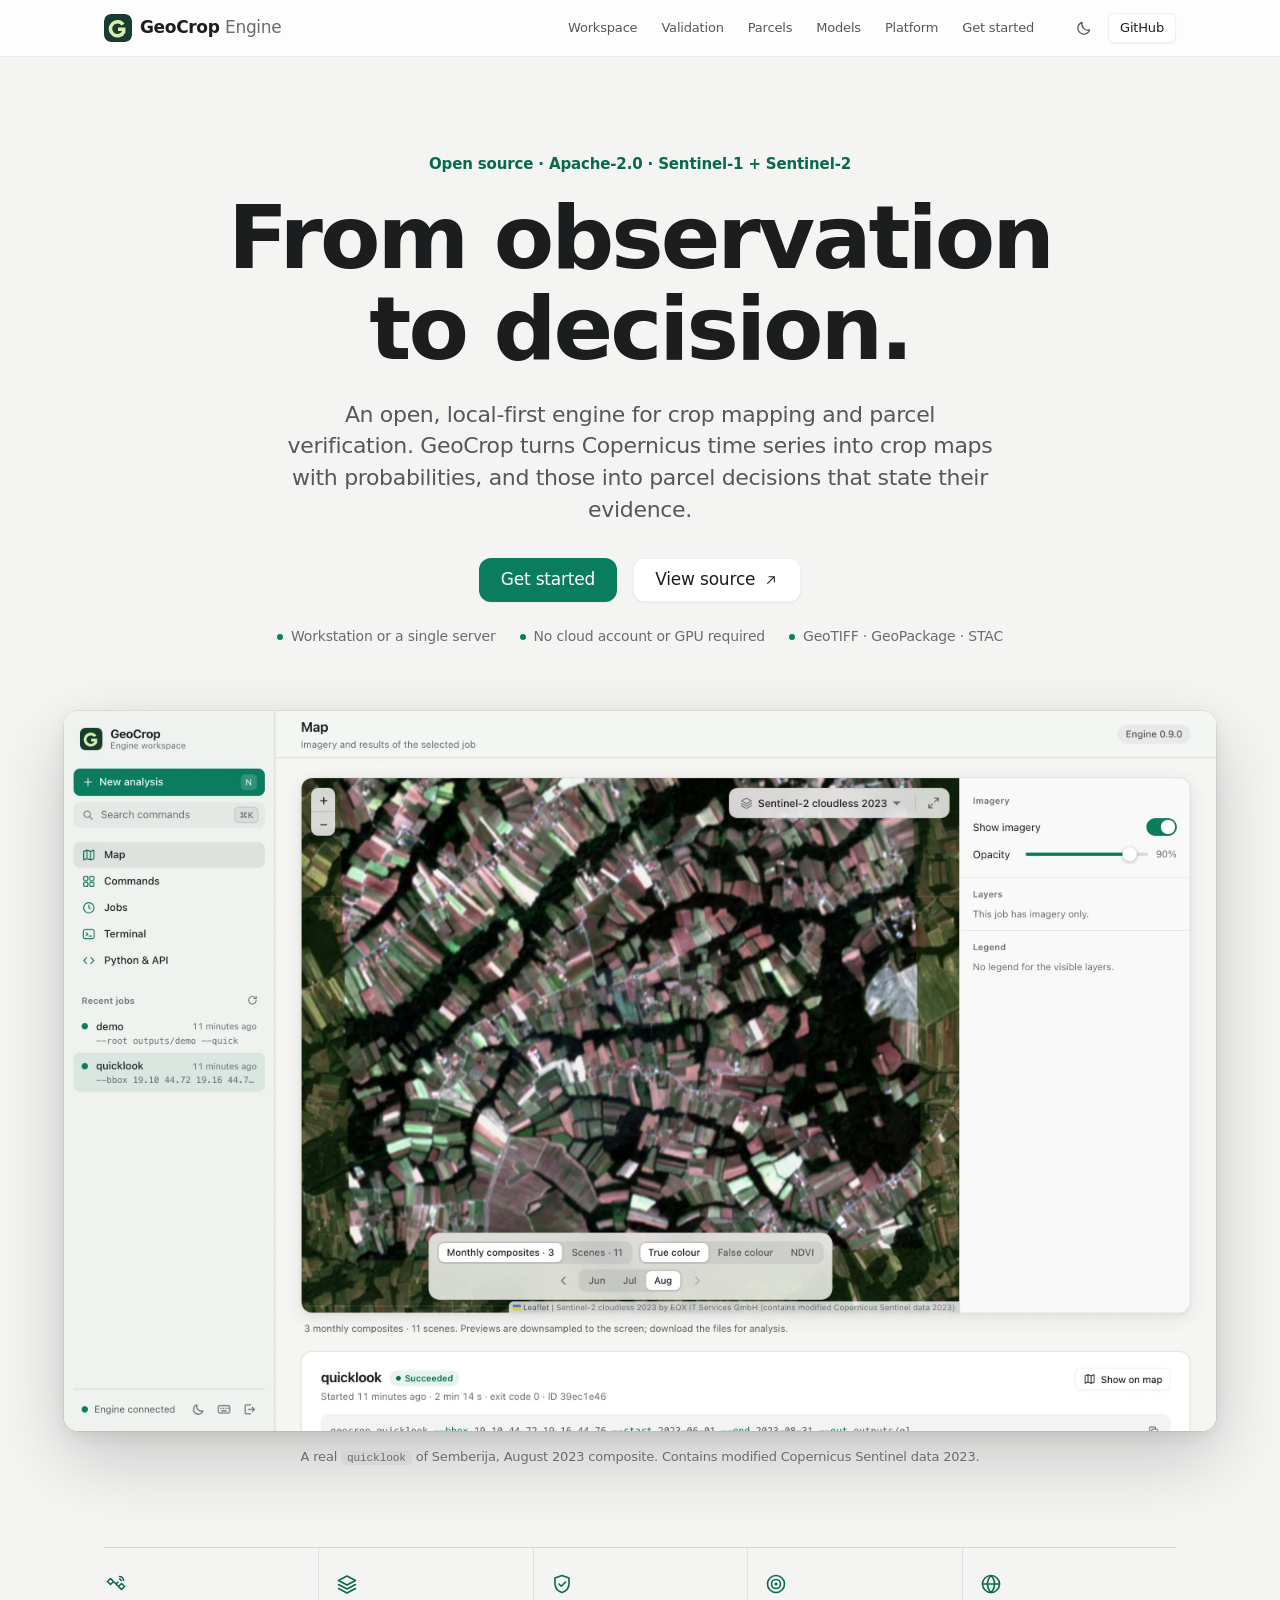
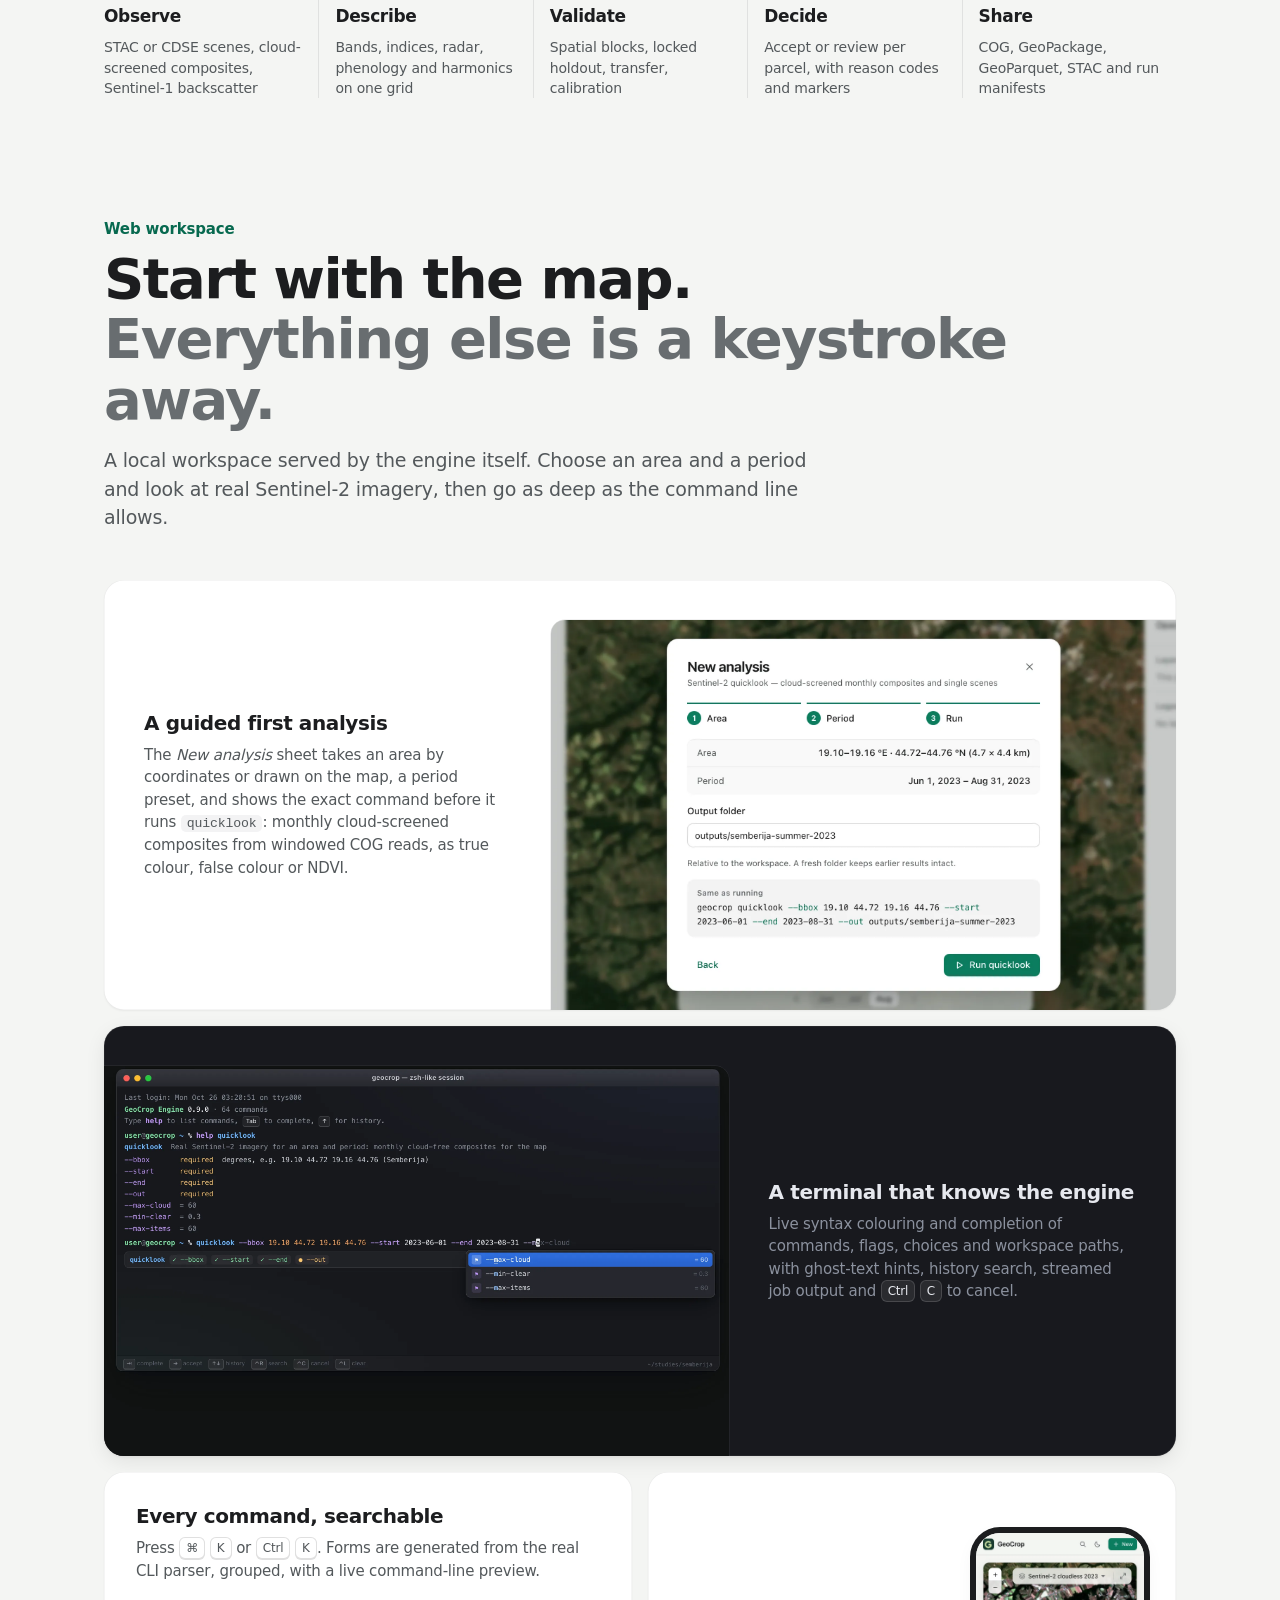
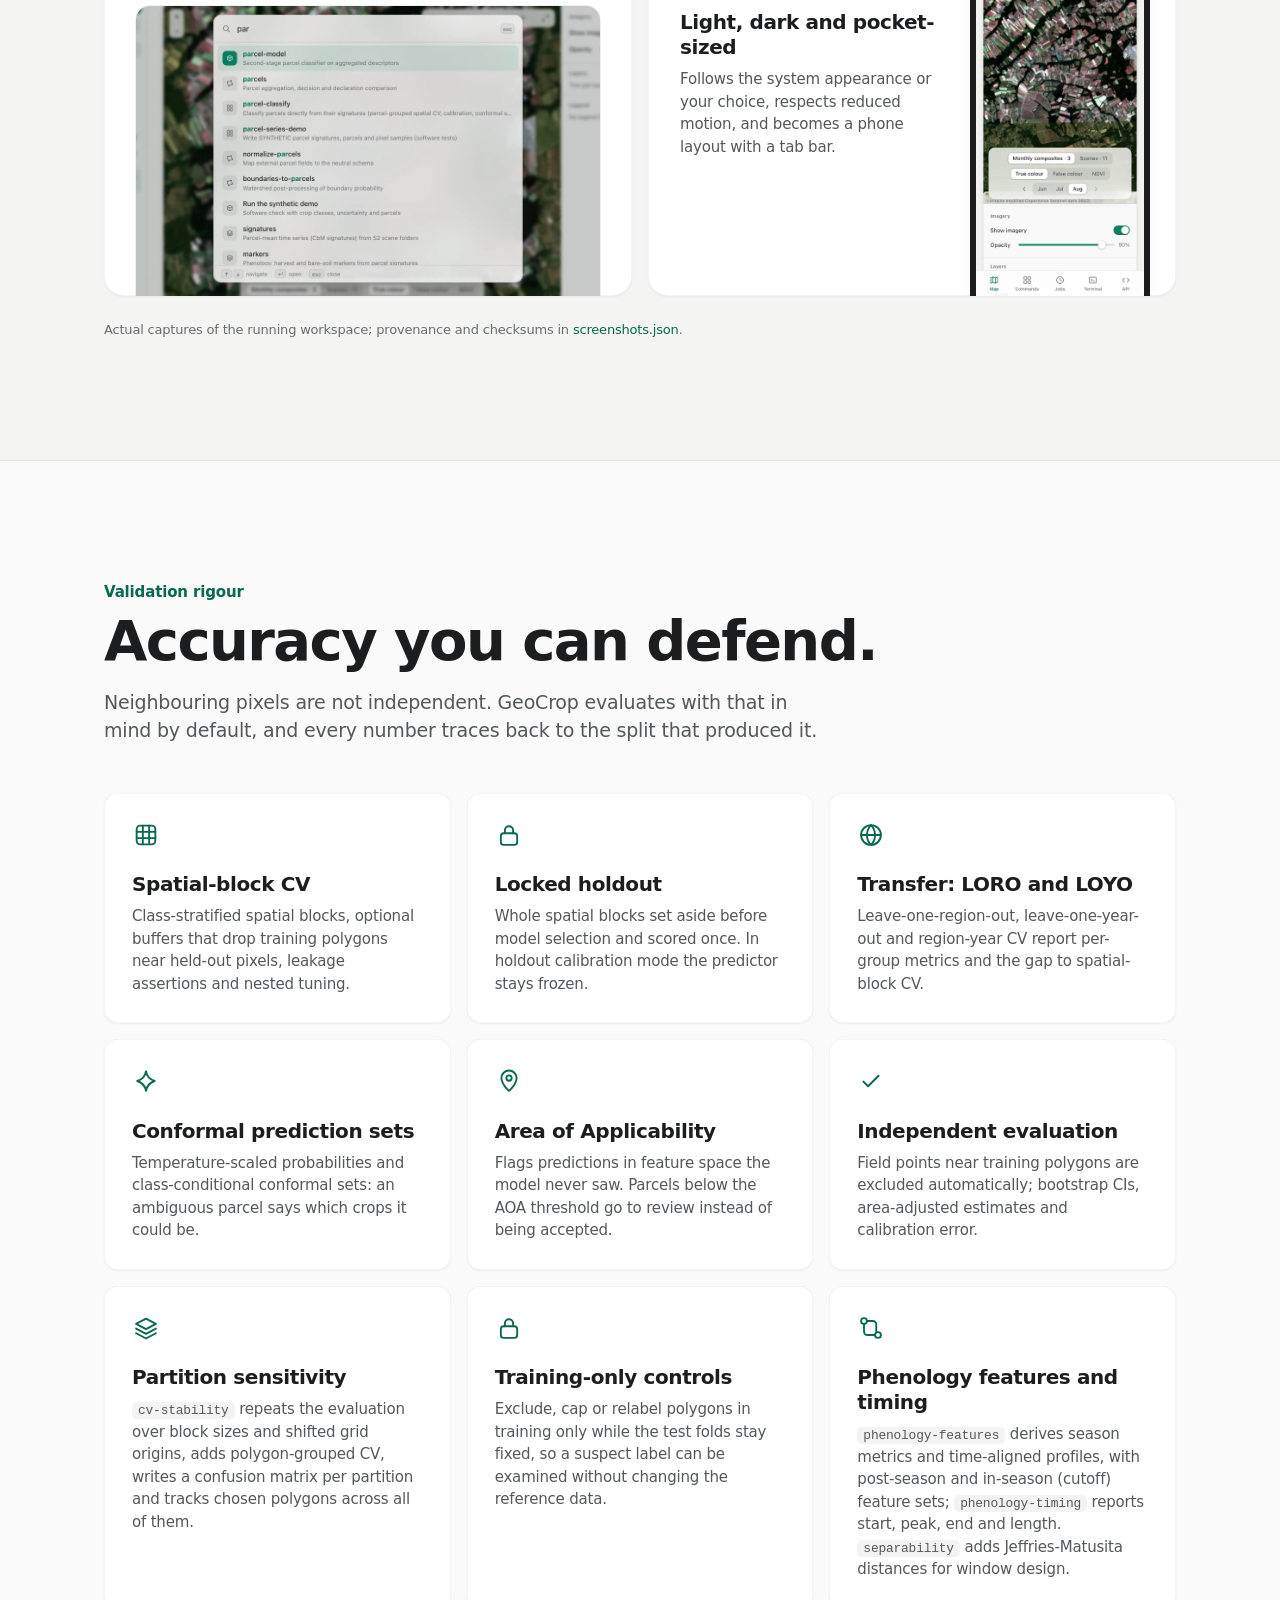
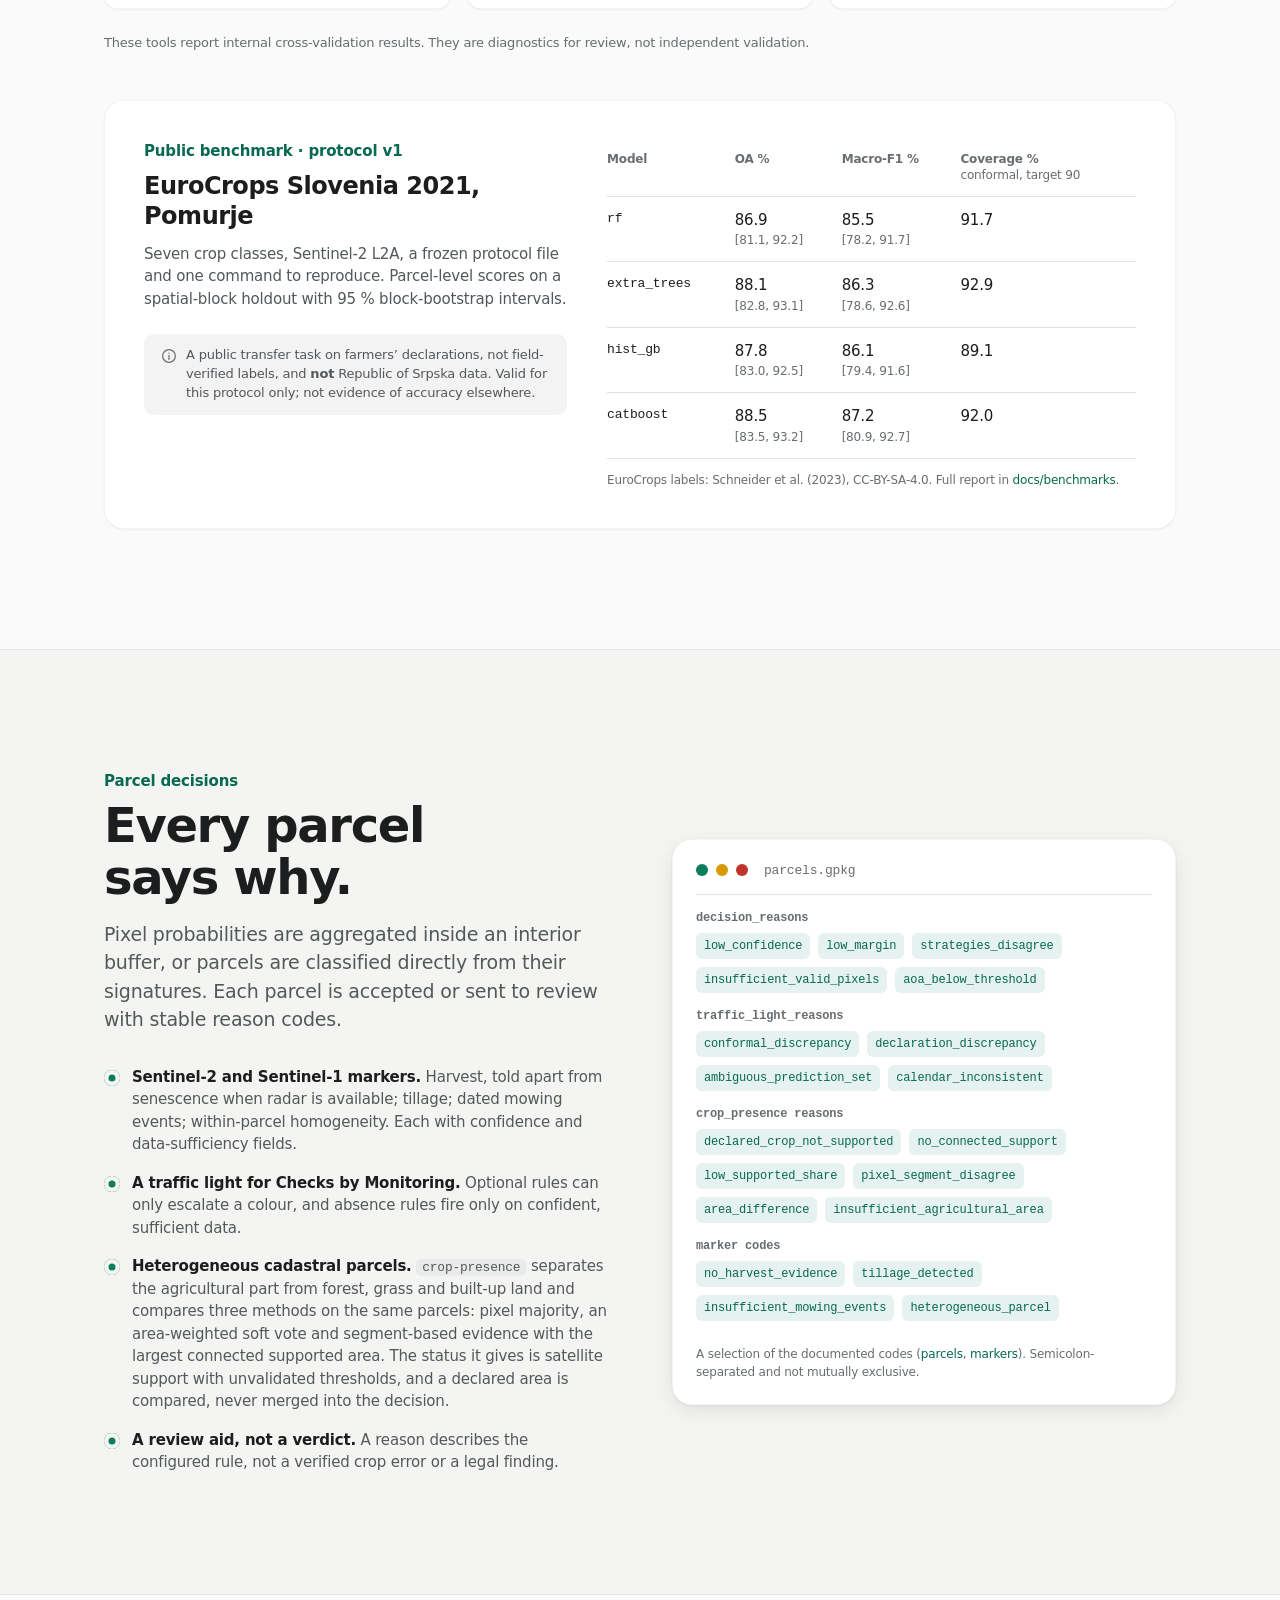
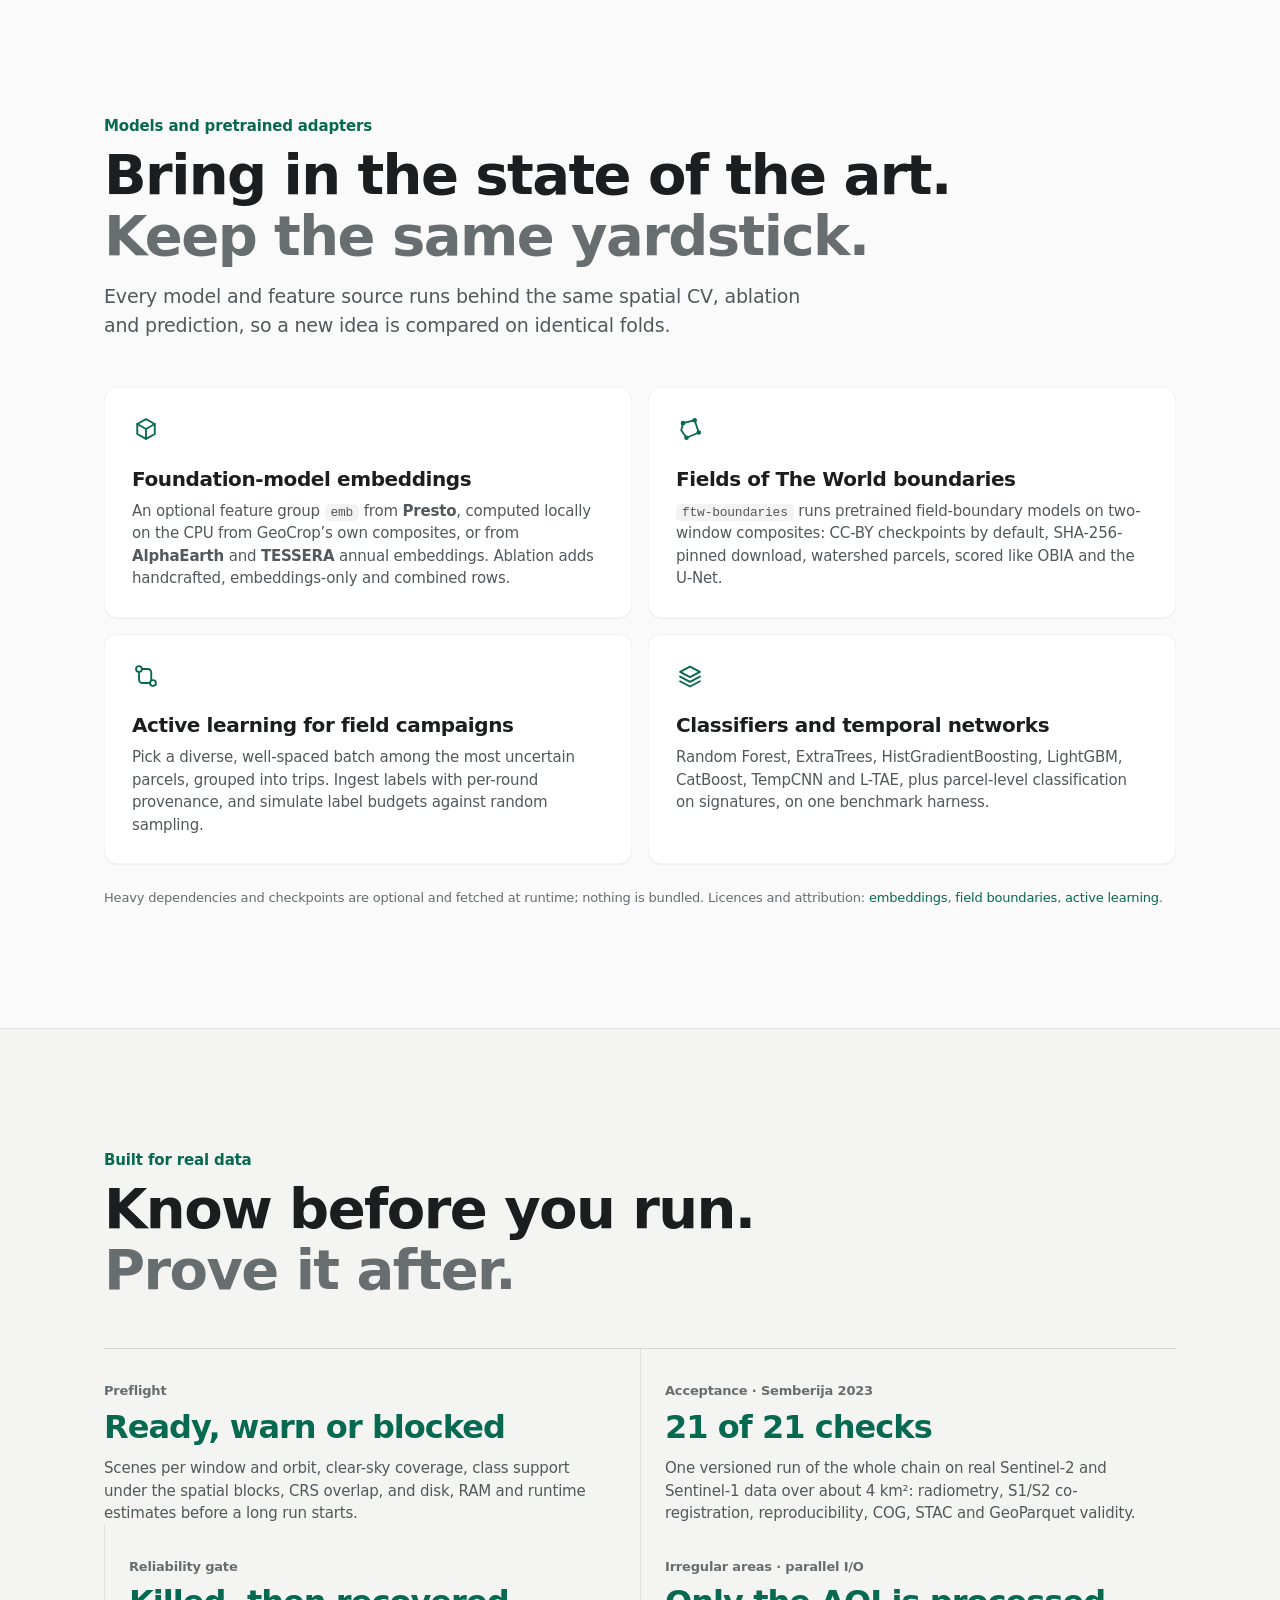
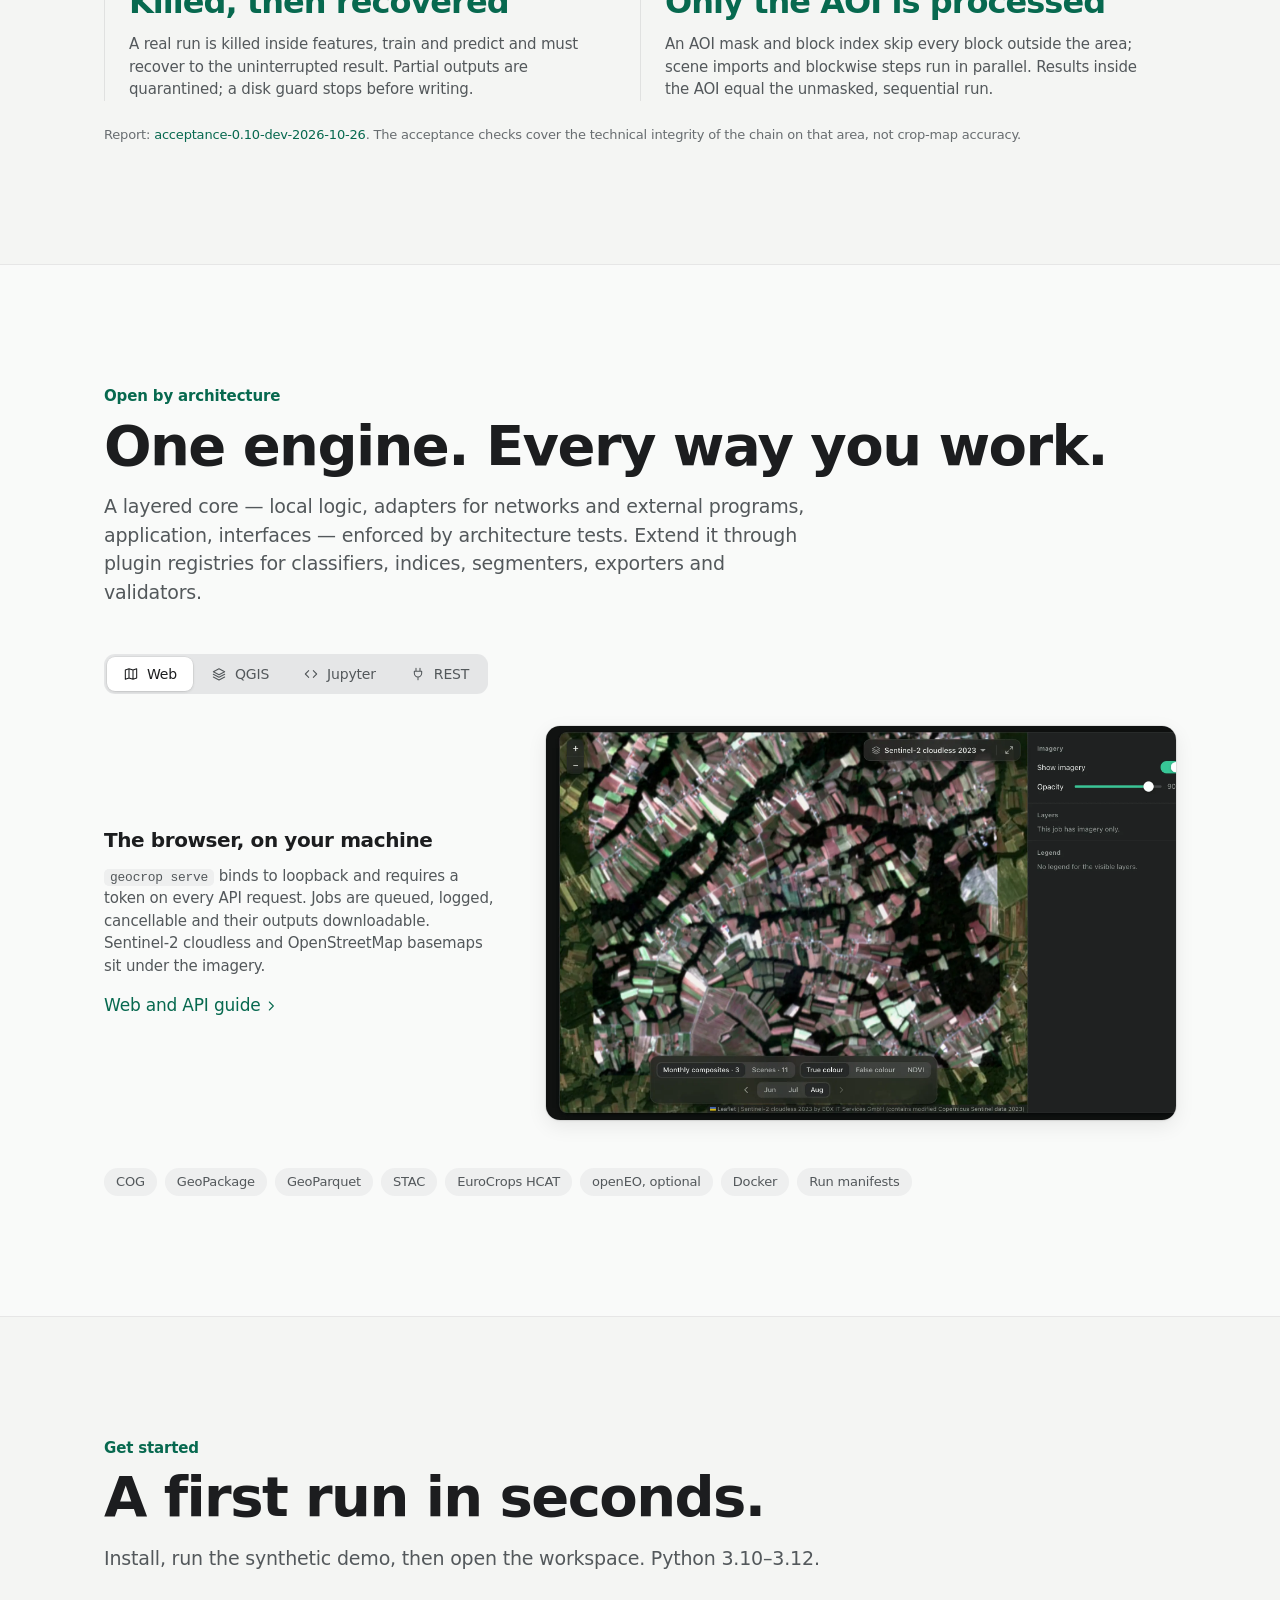
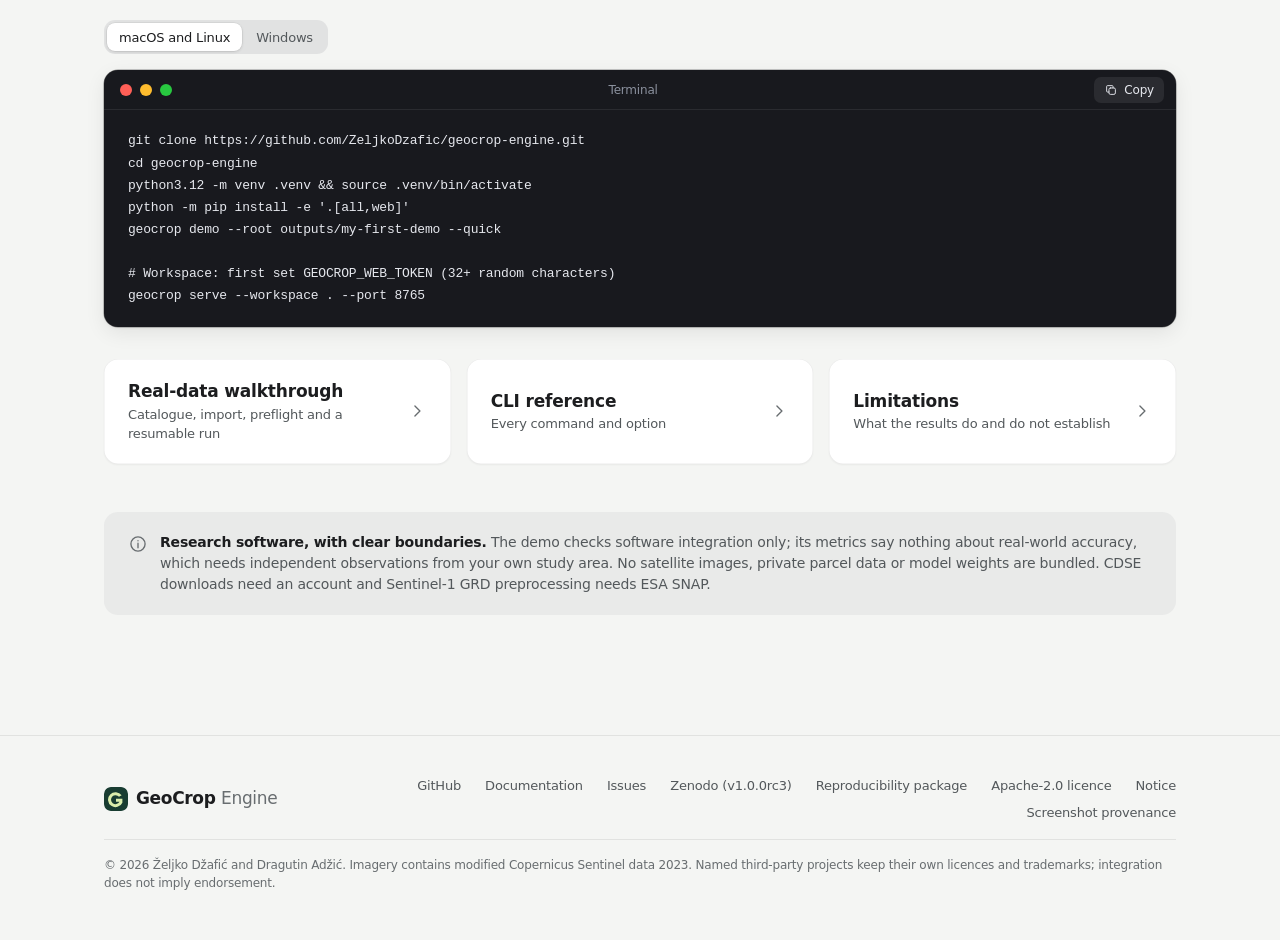
==== commit bac101a3: "Point CITATION.cff and website to v1.0.0rc3 and its Zenodo record" ====
--- a/website/index.html
+++ b/website/index.html
@@ -413,7 +413,7 @@
       <a href="https://github.com/ZeljkoDzafic/geocrop-engine">GitHub</a>
       <a href="https://github.com/ZeljkoDzafic/geocrop-engine/blob/main/docs/index.md">Documentation</a>
       <a href="https://github.com/ZeljkoDzafic/geocrop-engine/issues">Issues</a>
-      <a href="https://doi.org/10.5281/zenodo.24078771">Zenodo (v1.0.0rc2)</a>
+      <a href="https://doi.org/10.5281/zenodo.24104638">Zenodo (v1.0.0rc3)</a>
       <a href="https://github.com/ZeljkoDzafic/geocrop-reproducibility">Reproducibility package</a>
       <a href="LICENSE.txt">Apache-2.0 licence</a>
       <a href="NOTICE.txt">Notice</a>
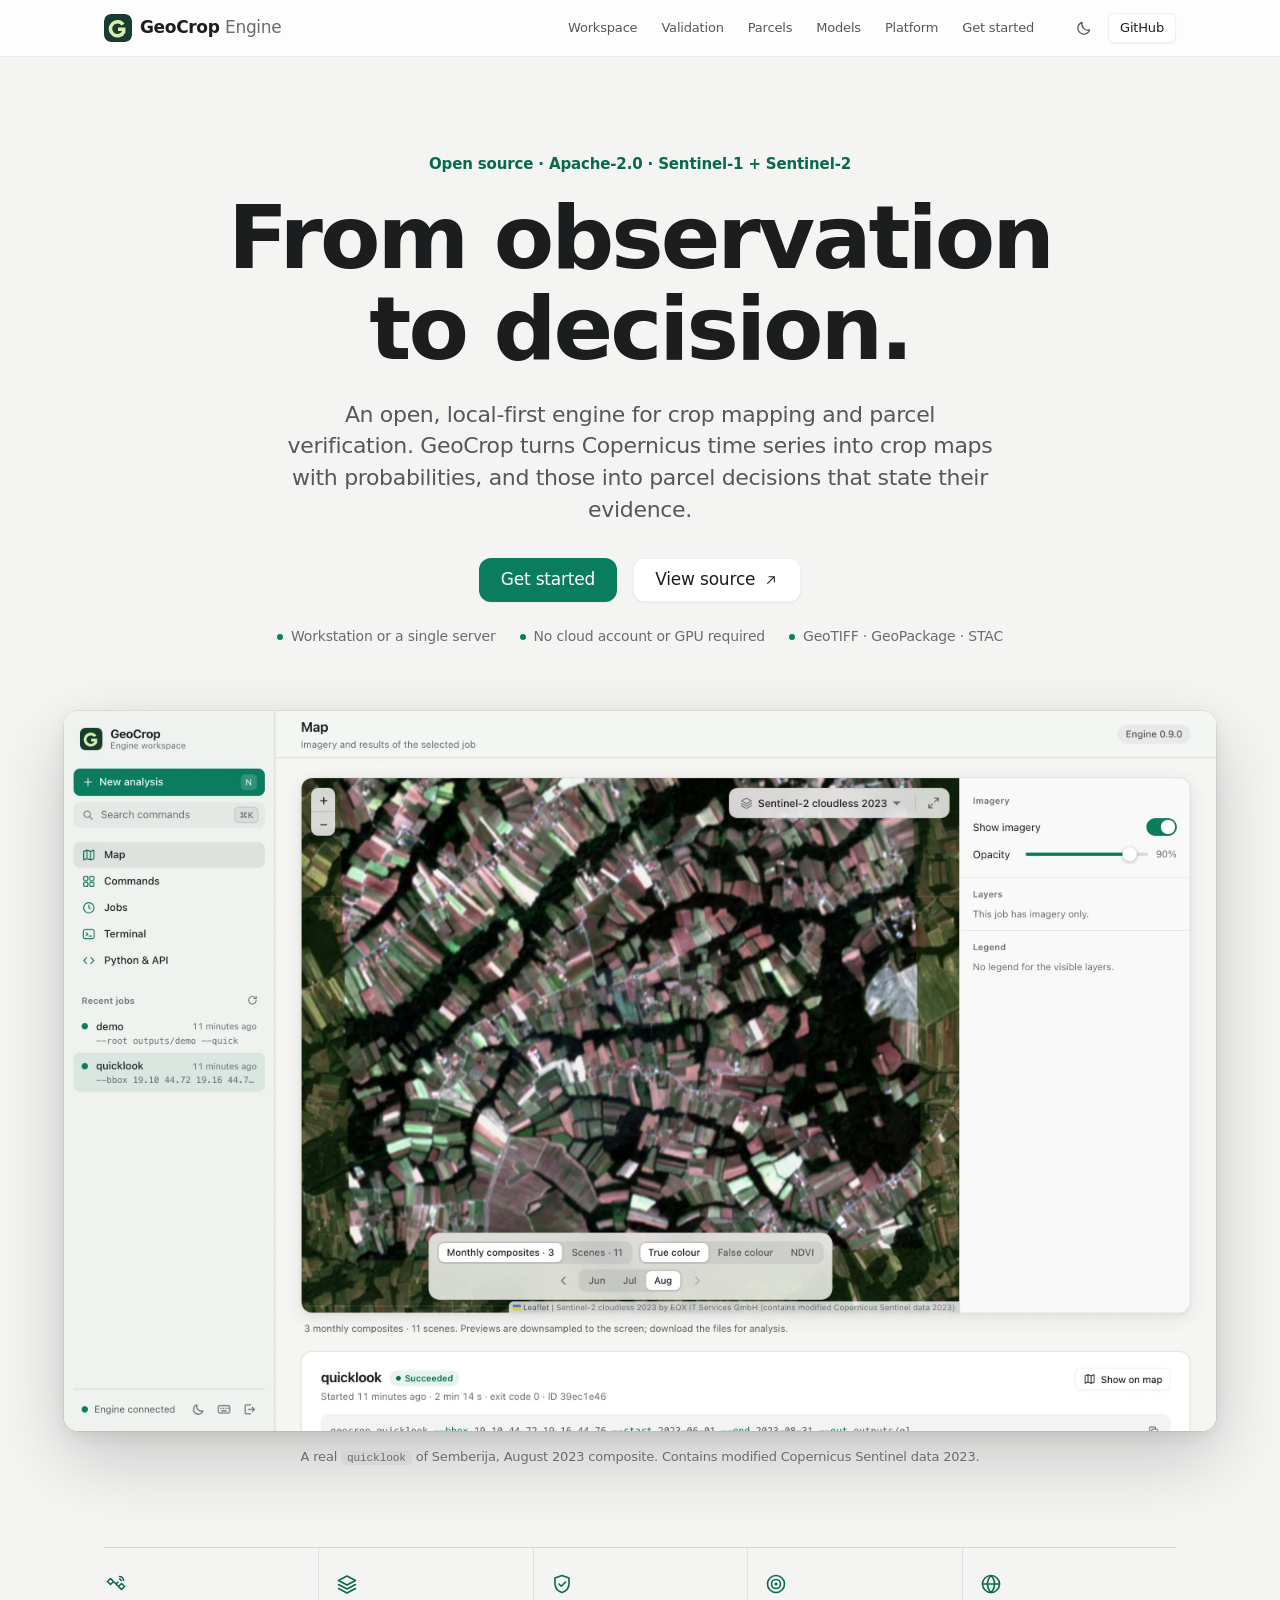
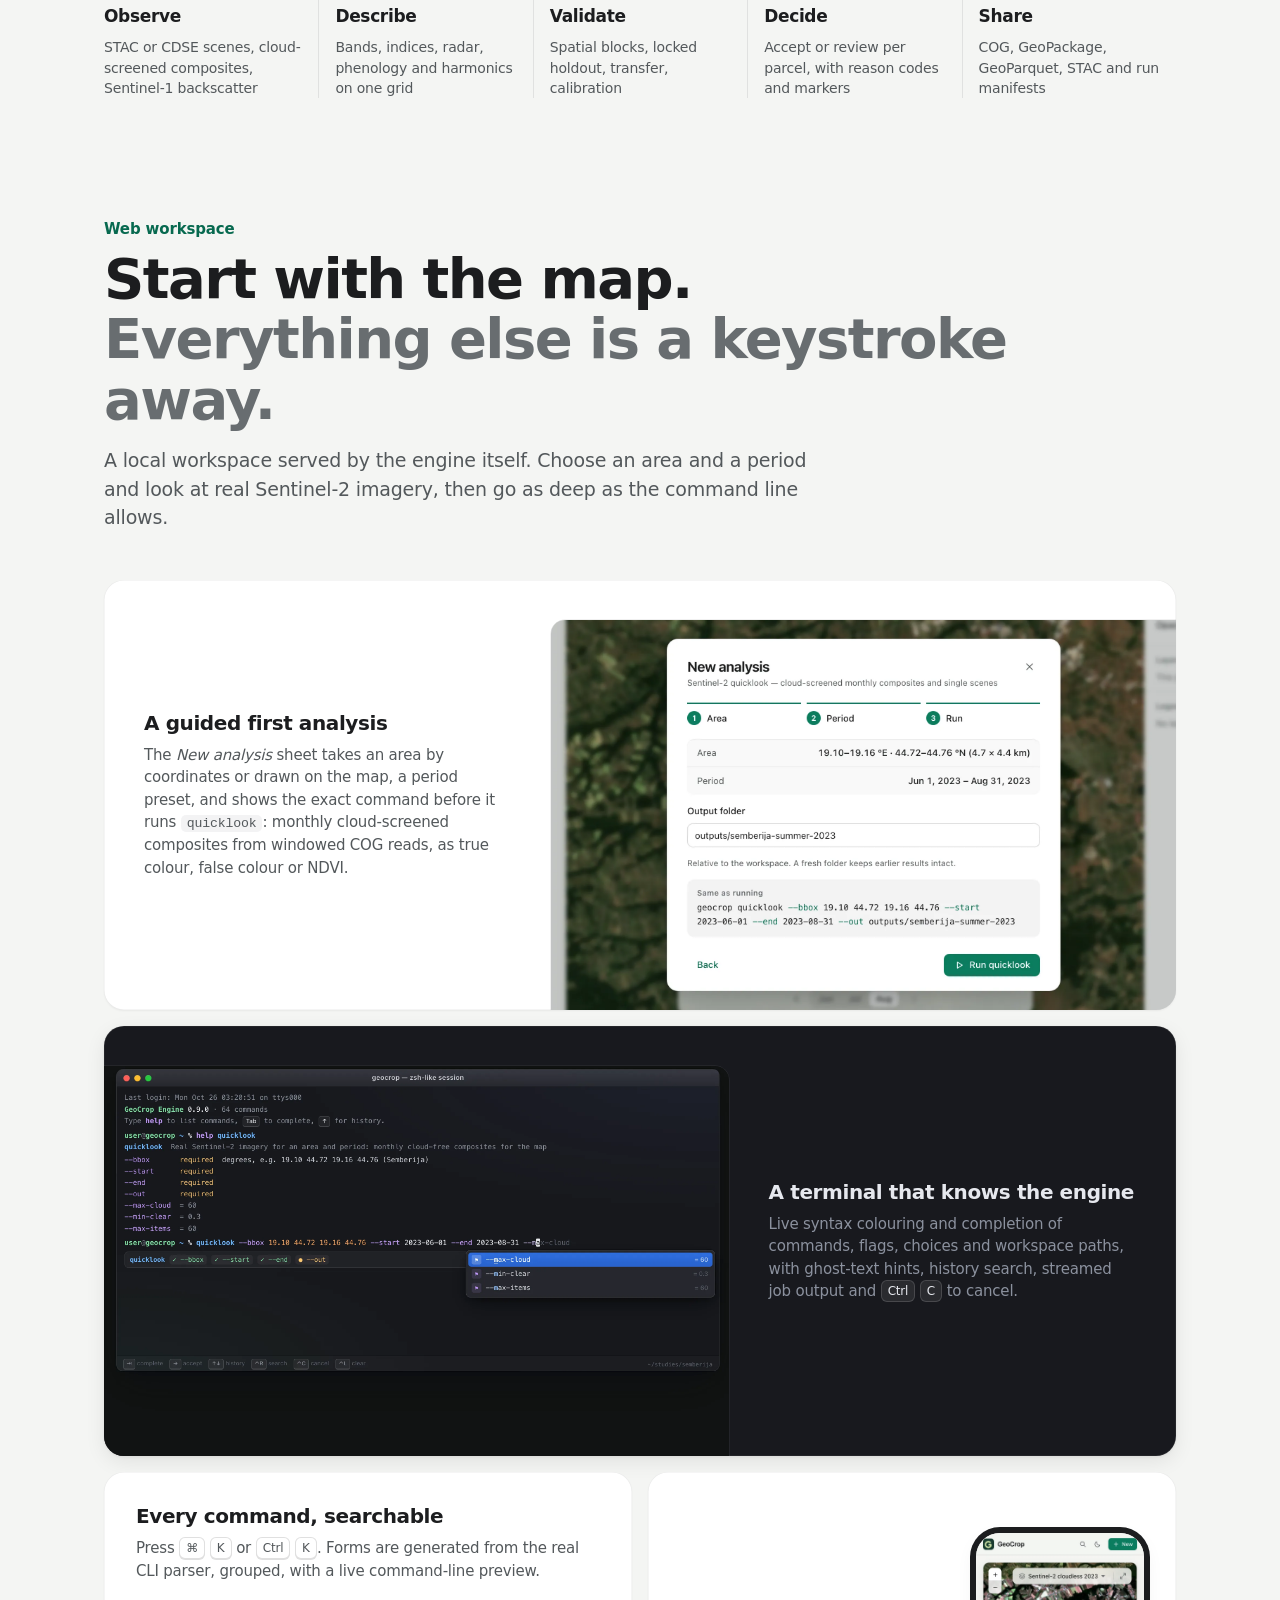
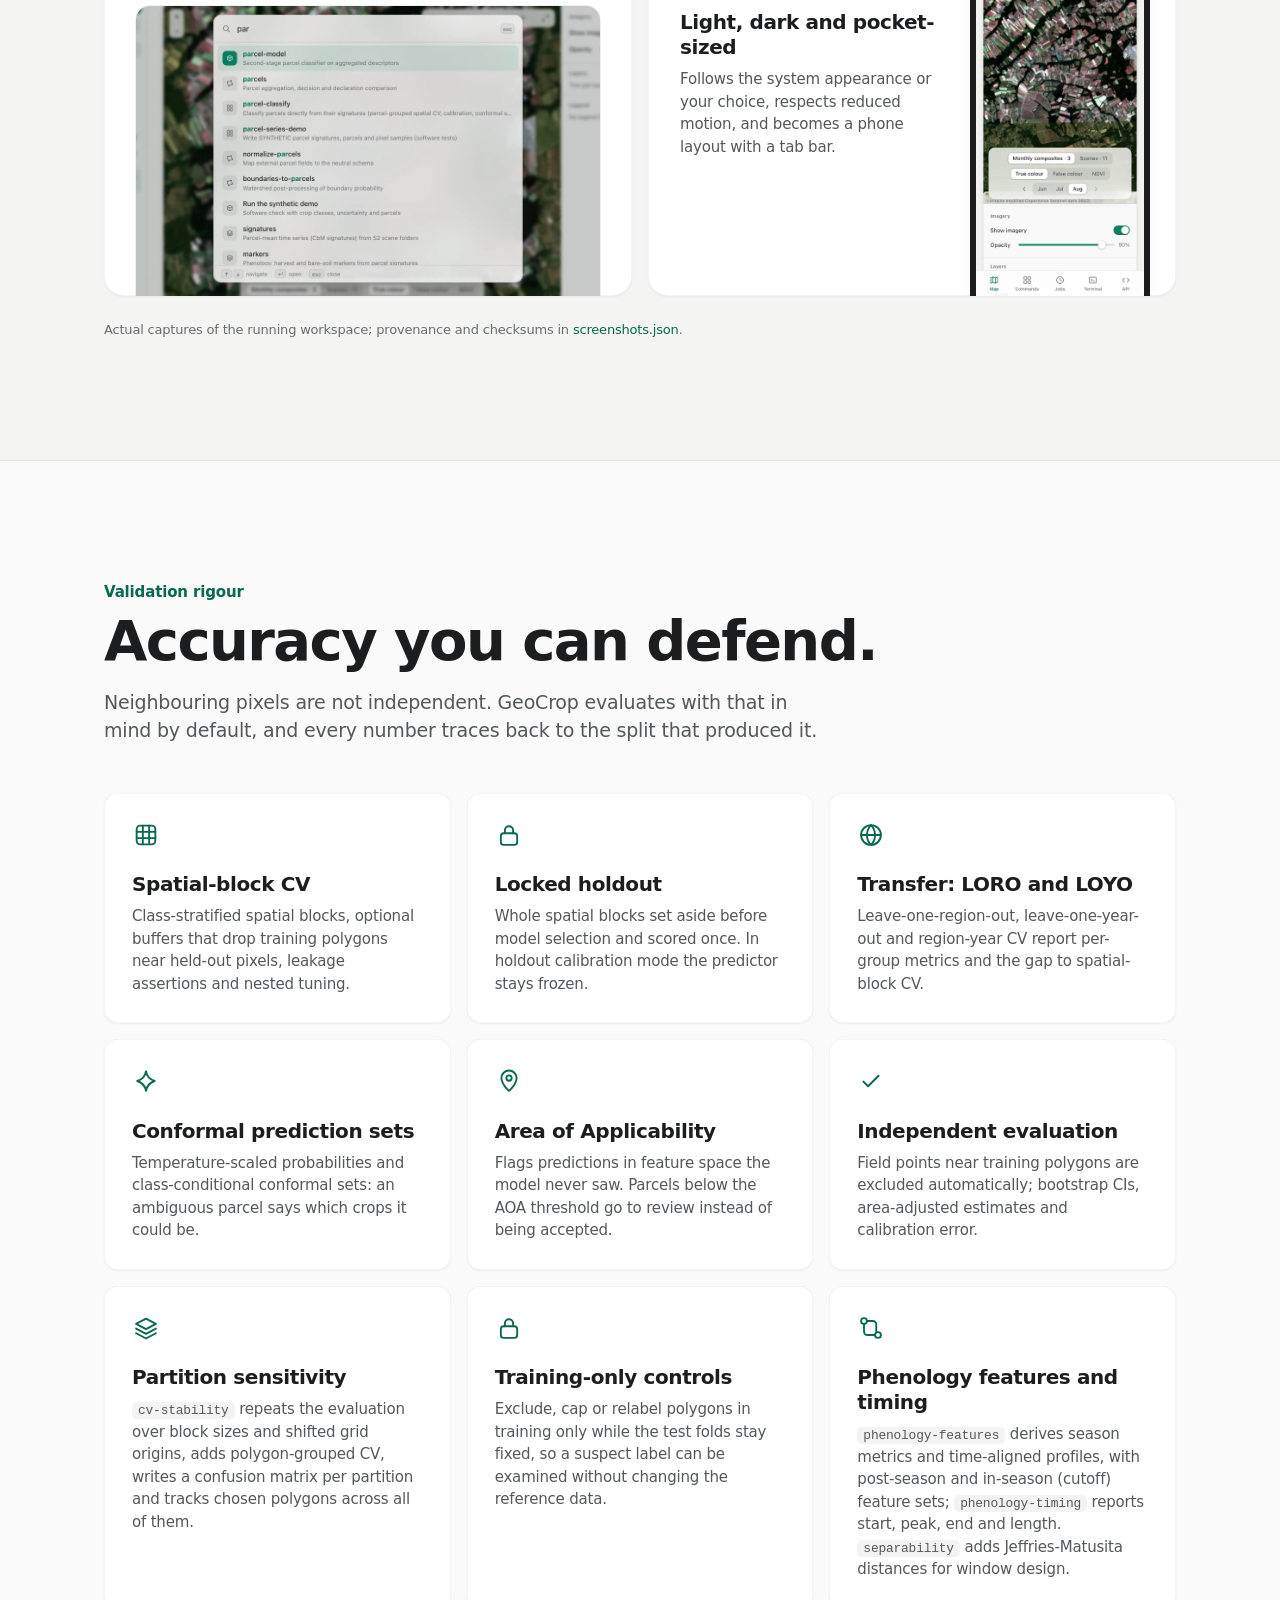
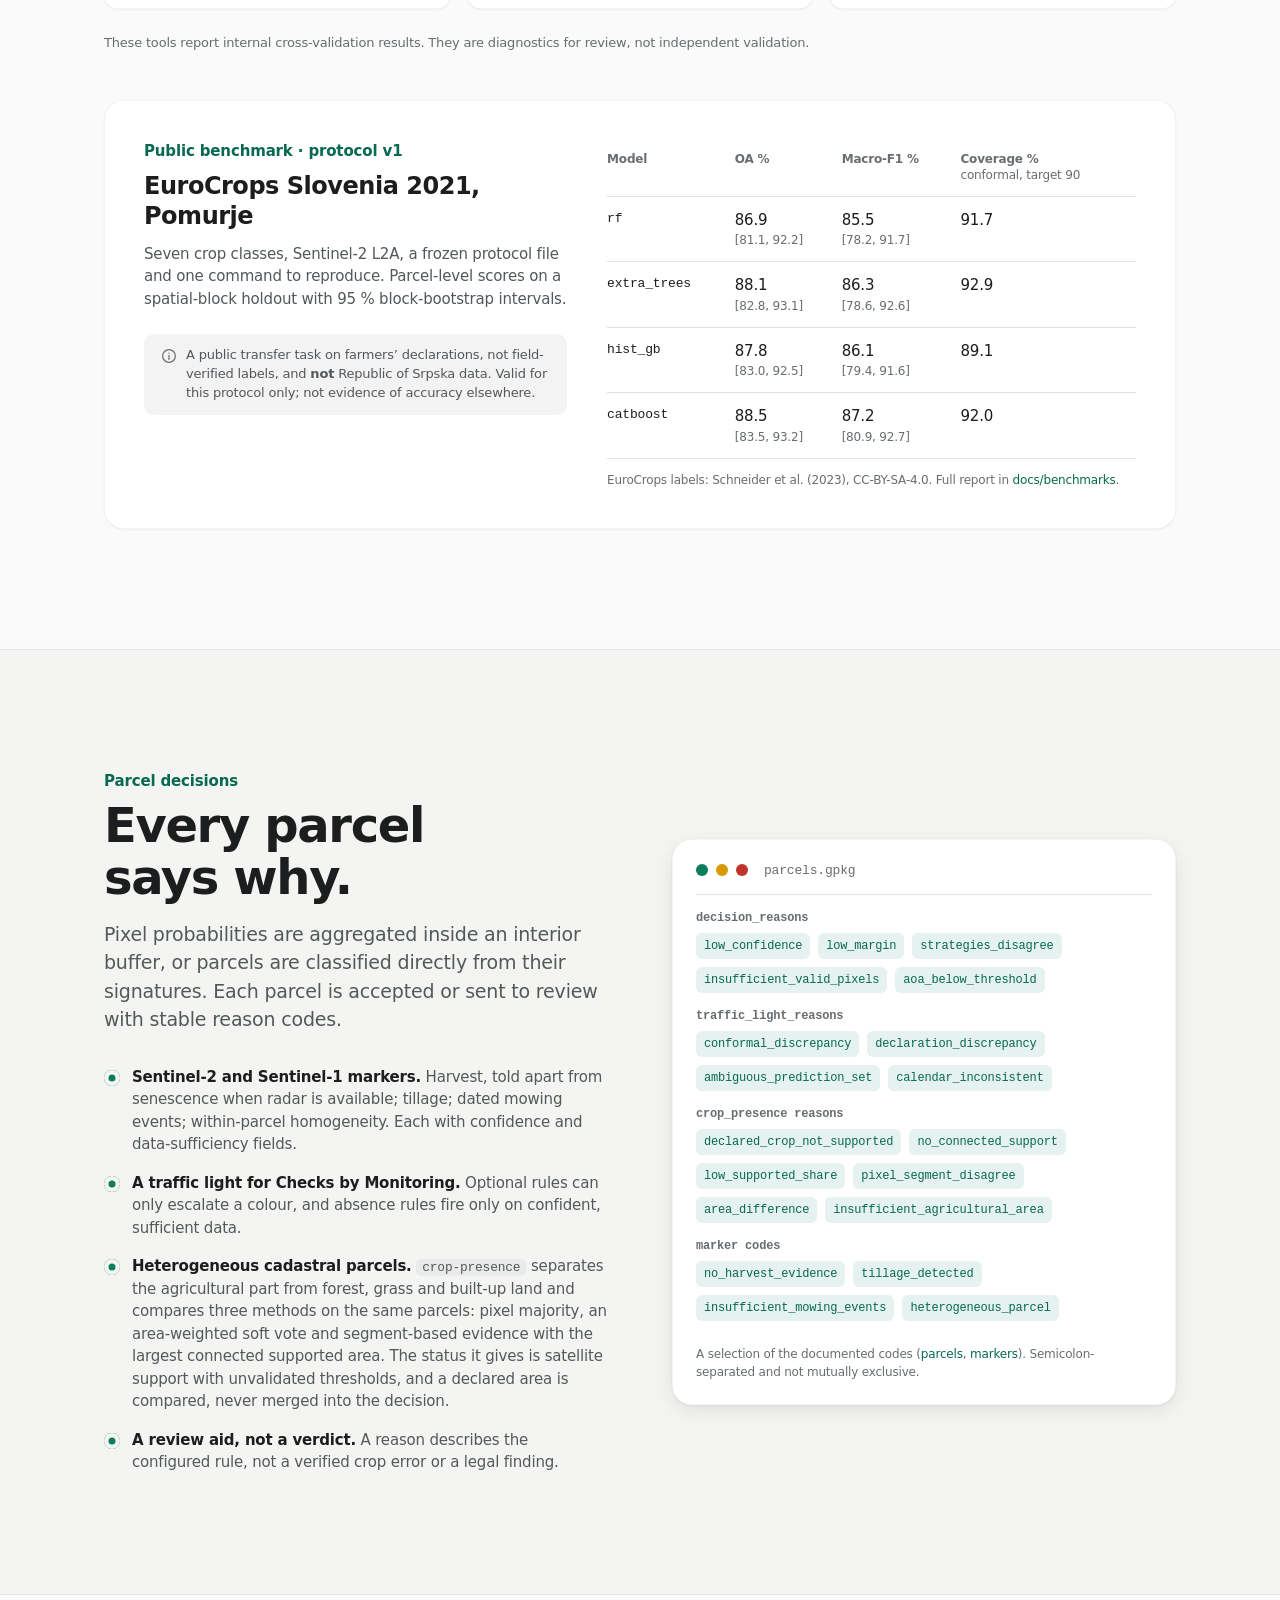
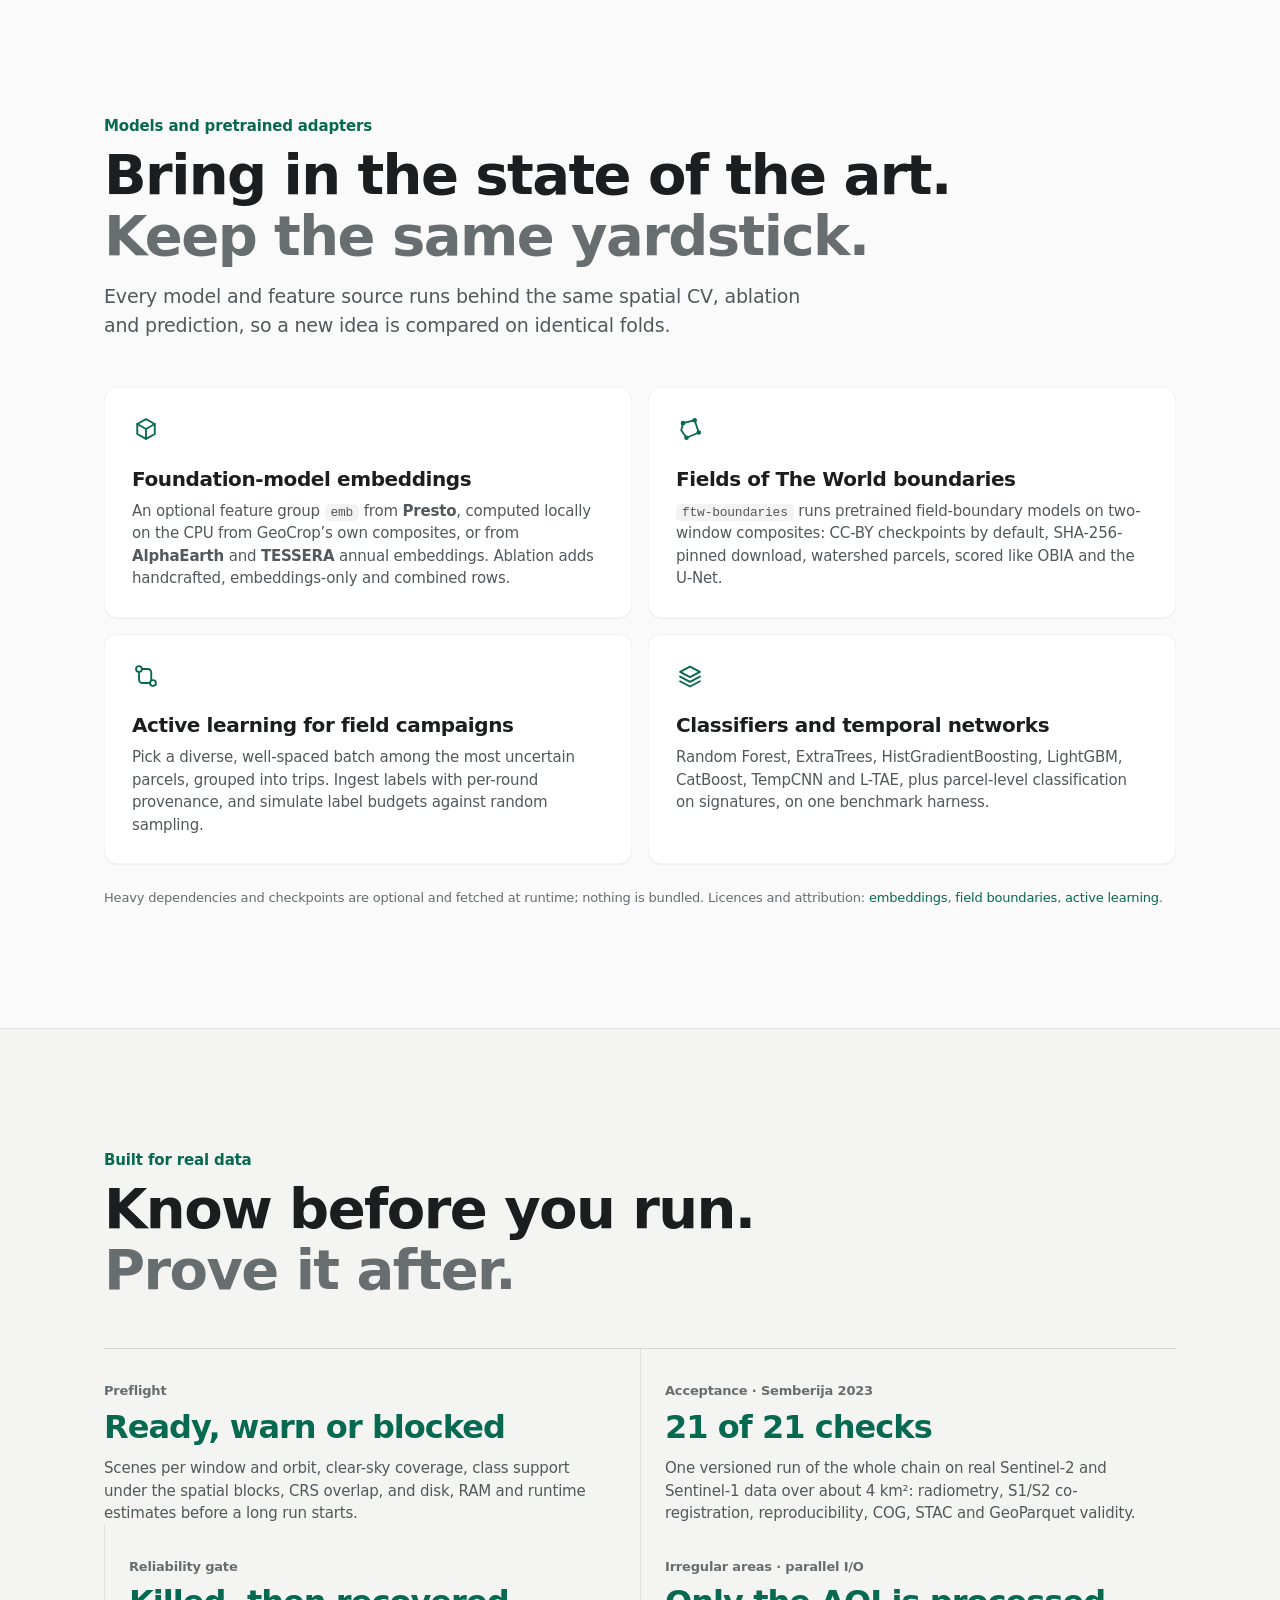
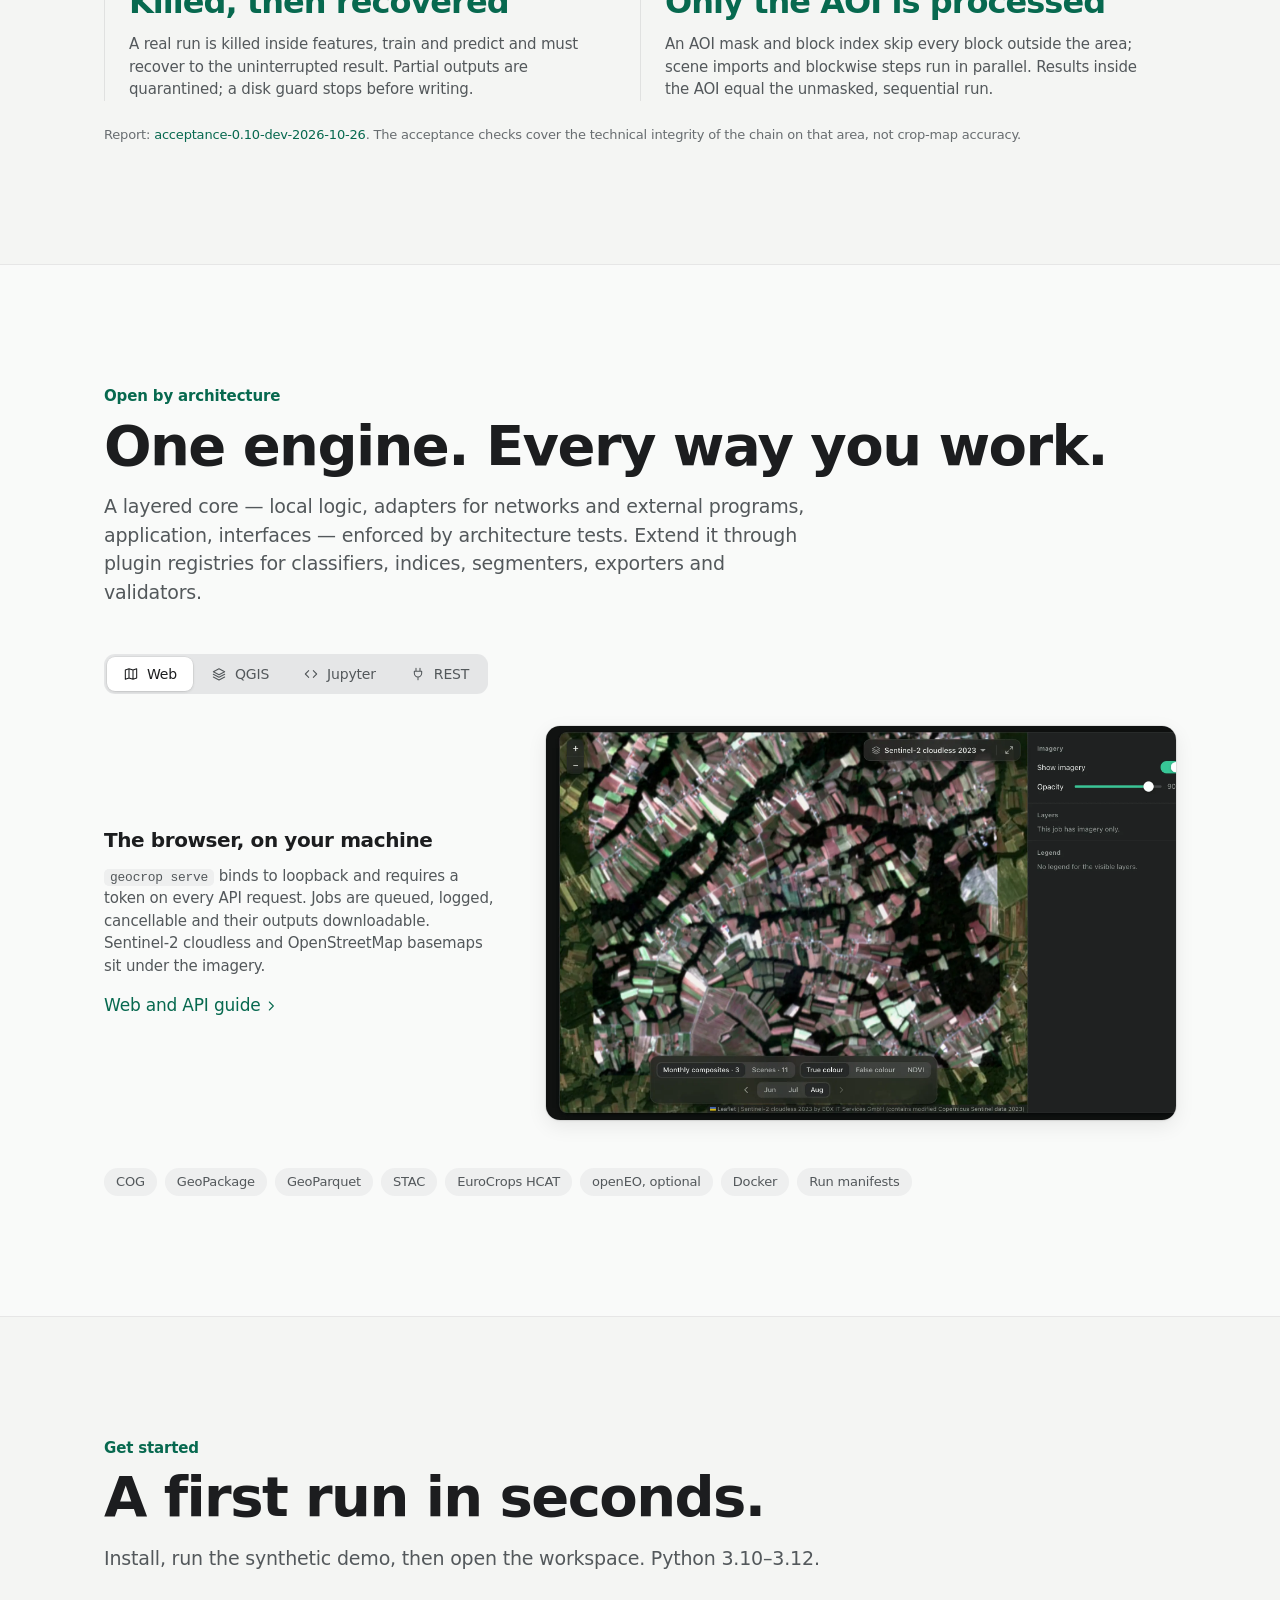
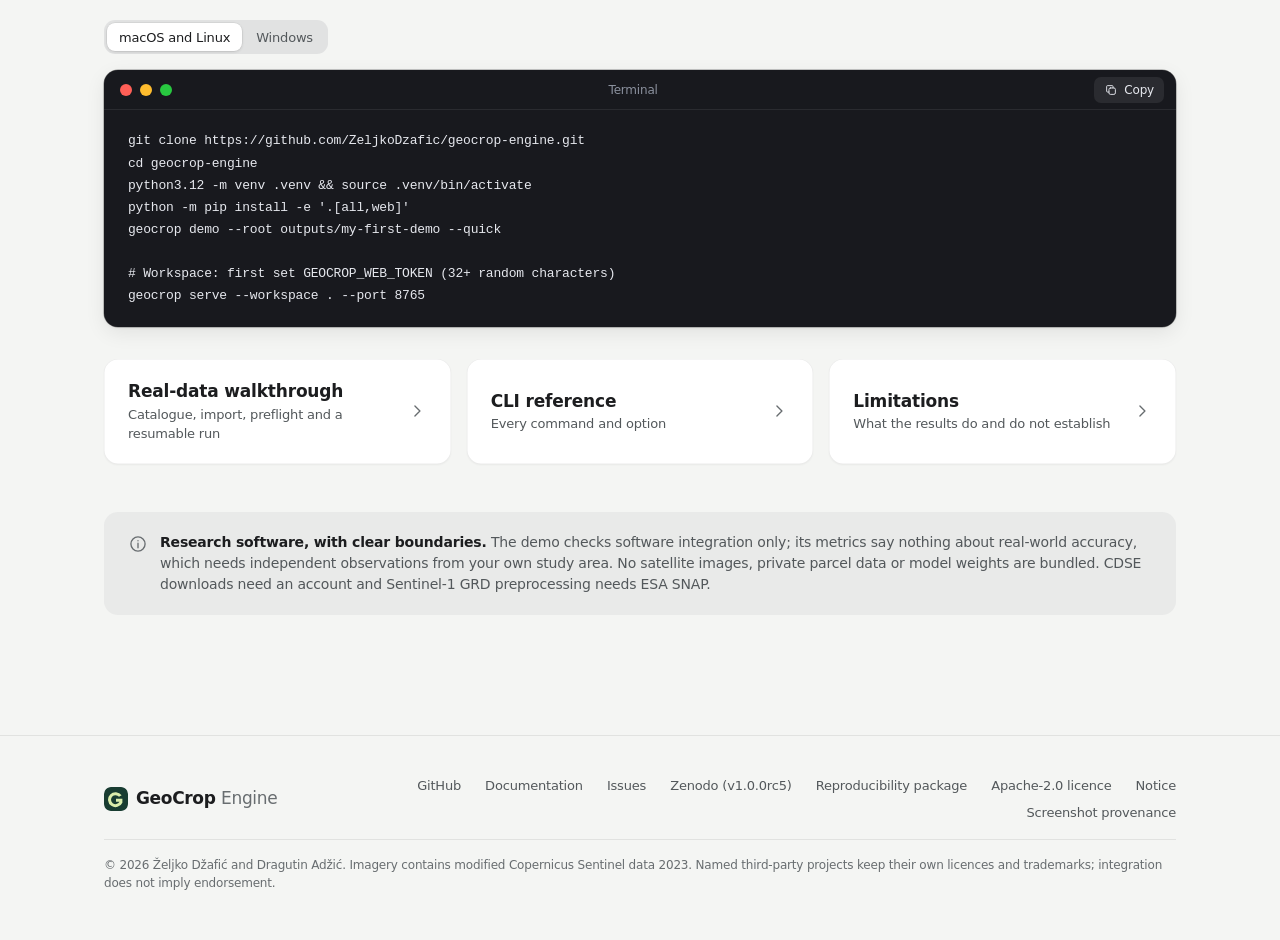
==== commit ff070cae: "Point CITATION.cff and website to v1.0.0rc5 and its Zenodo record" ====
--- a/website/index.html
+++ b/website/index.html
@@ -413,7 +413,7 @@
       <a href="https://github.com/ZeljkoDzafic/geocrop-engine">GitHub</a>
       <a href="https://github.com/ZeljkoDzafic/geocrop-engine/blob/main/docs/index.md">Documentation</a>
       <a href="https://github.com/ZeljkoDzafic/geocrop-engine/issues">Issues</a>
-      <a href="https://doi.org/10.5281/zenodo.24104638">Zenodo (v1.0.0rc3)</a>
+      <a href="https://doi.org/10.5281/zenodo.24156741">Zenodo (v1.0.0rc5)</a>
       <a href="https://github.com/ZeljkoDzafic/geocrop-reproducibility">Reproducibility package</a>
       <a href="LICENSE.txt">Apache-2.0 licence</a>
       <a href="NOTICE.txt">Notice</a>
